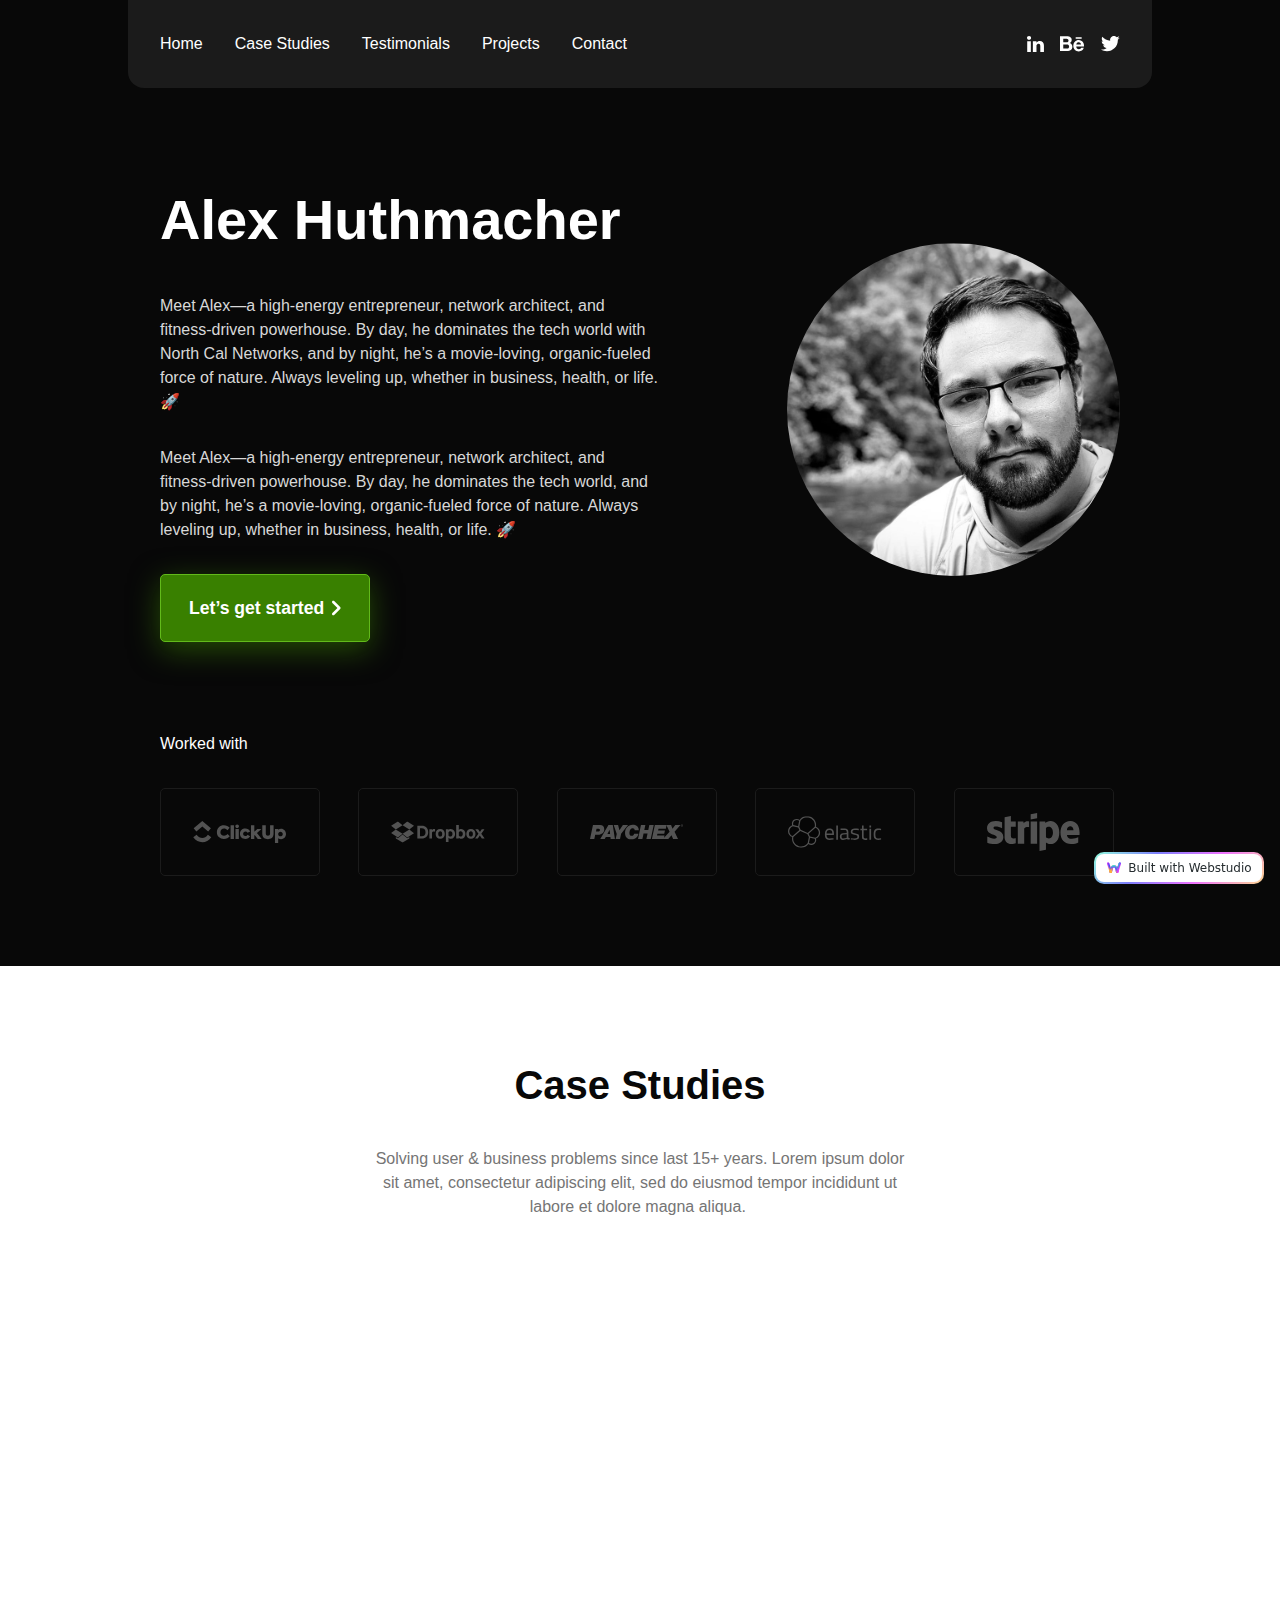
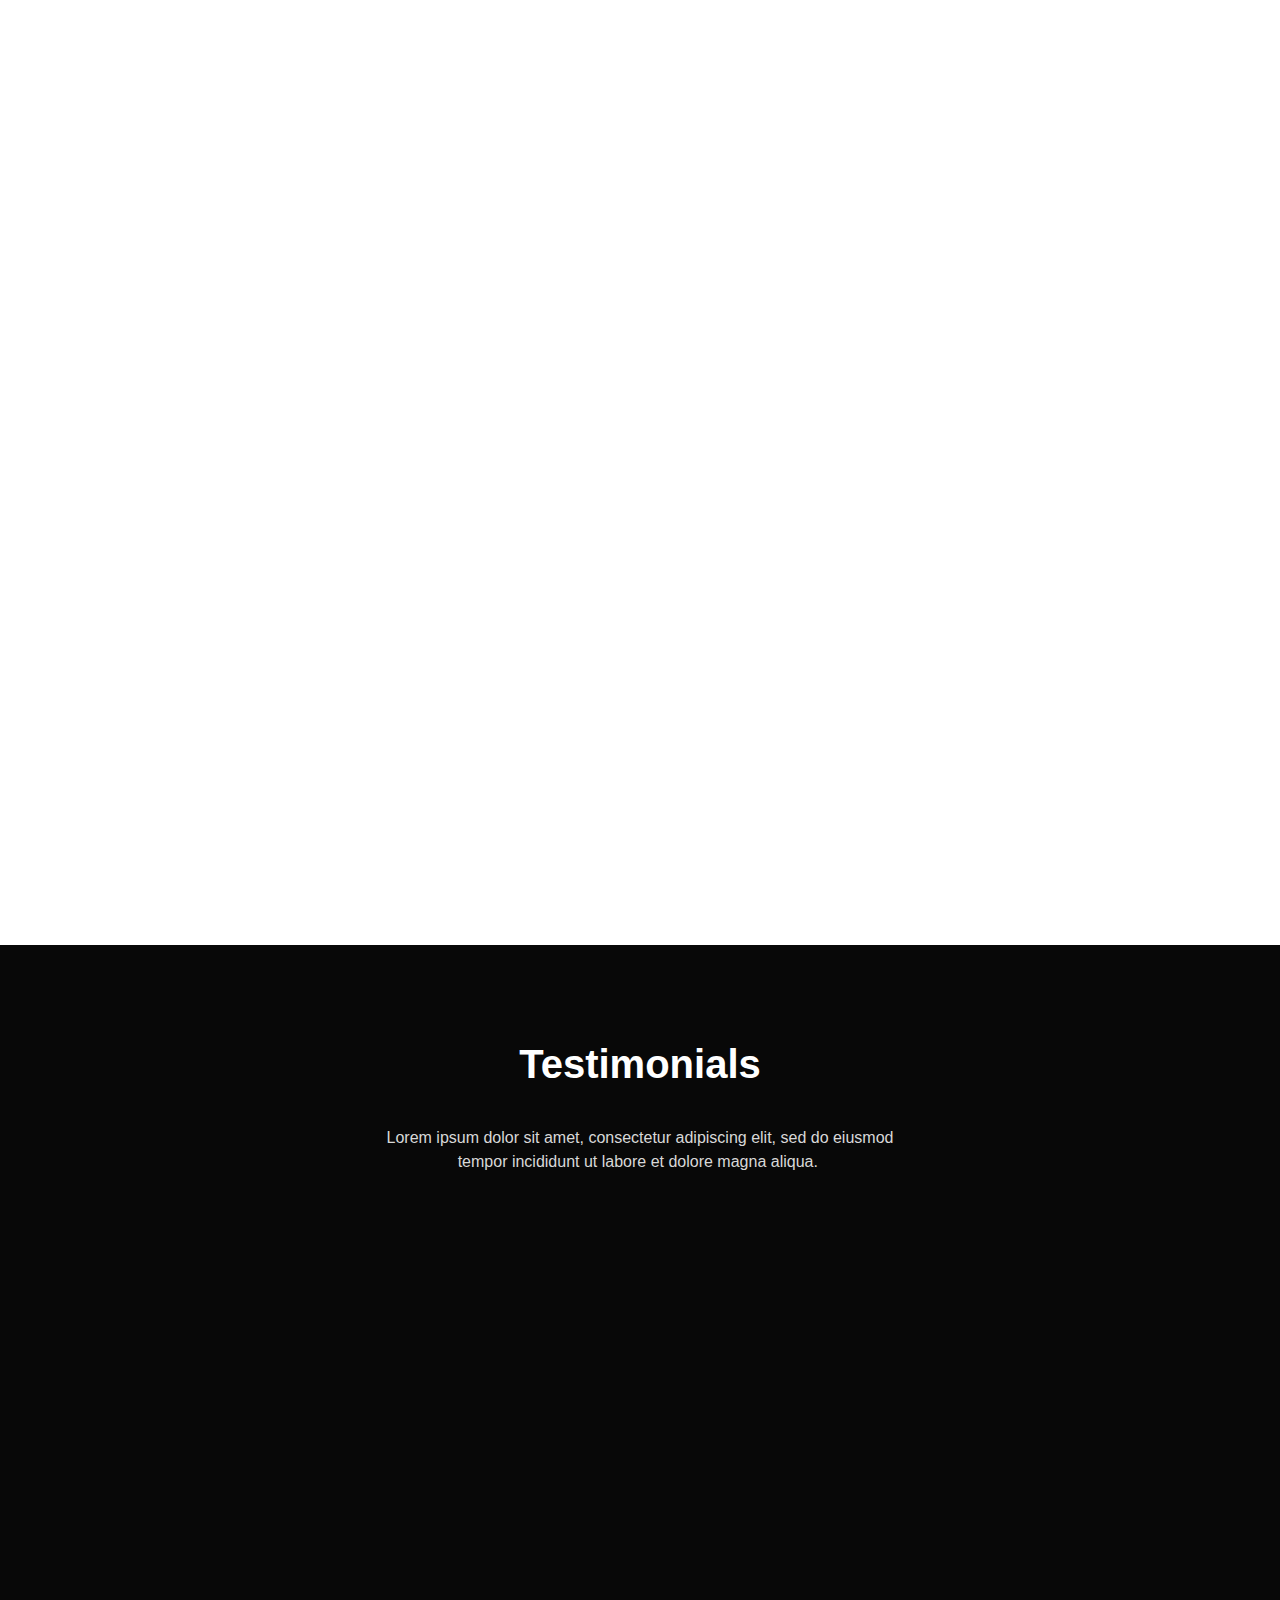
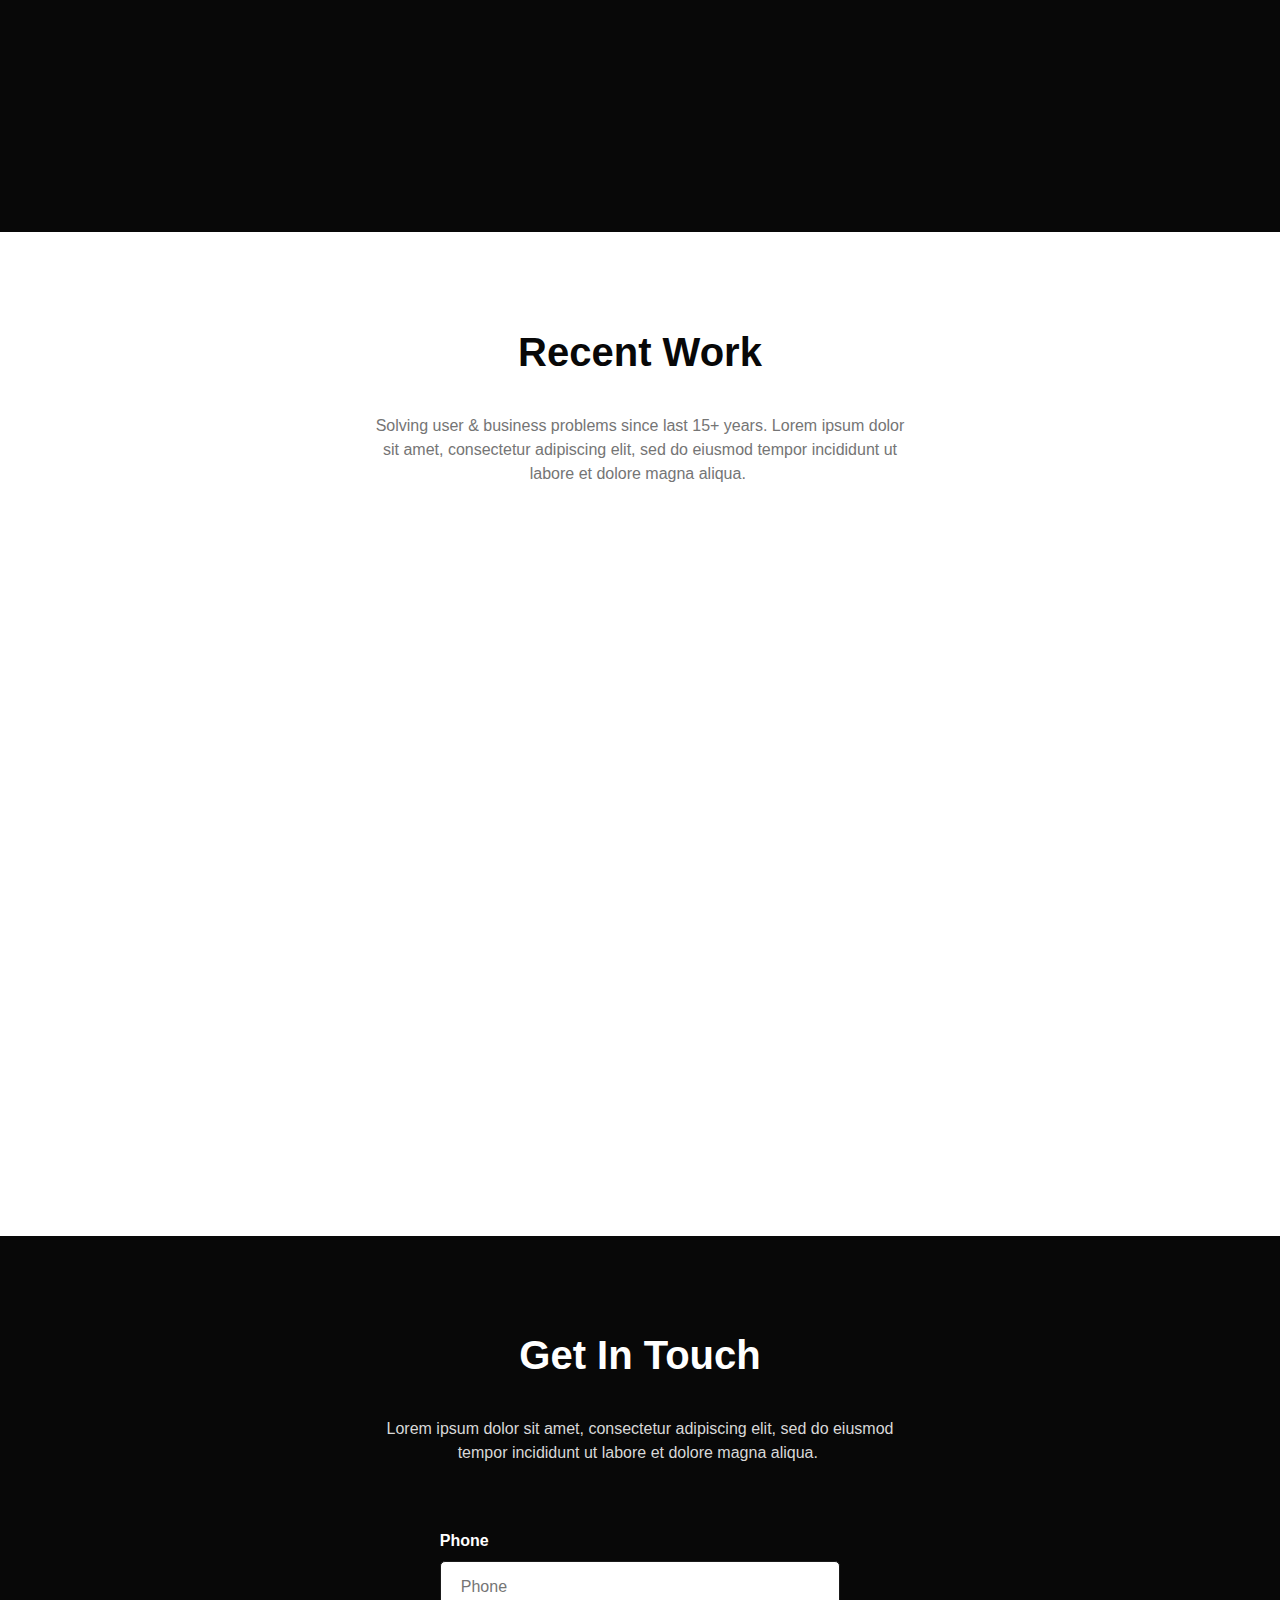
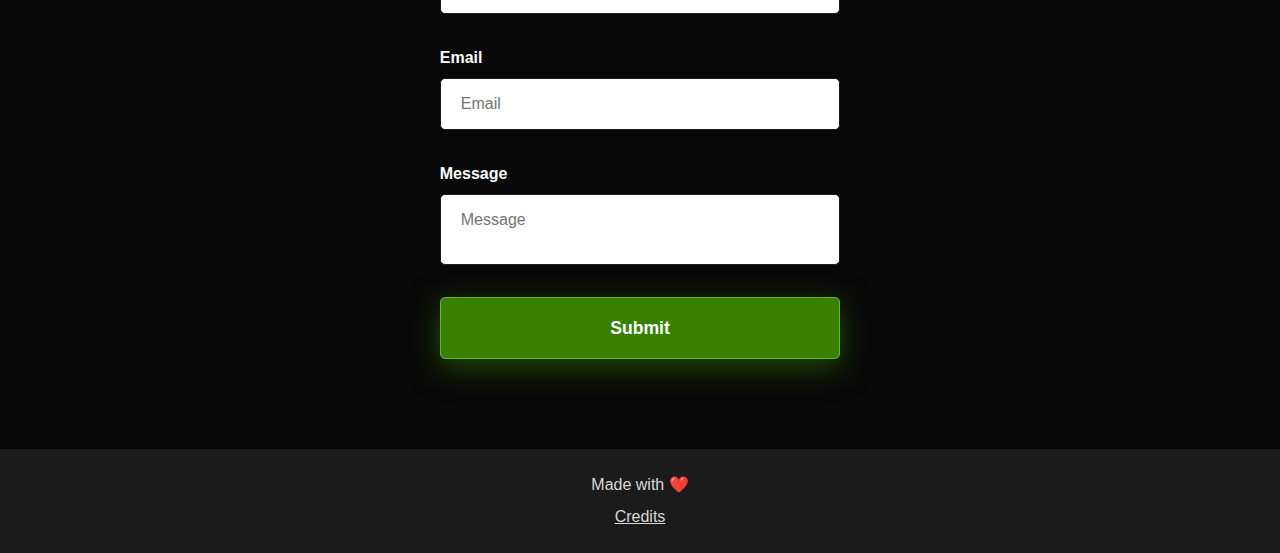
==== index.html @ 3eadadff "Add files via upload" ====
<!doctype html>
<html lang="en">
  <head>
    <link
      rel="stylesheet"
      type="text/css"
      href="/assets/static/app_generated_index-6937cd5a.HwODwiLv.css"
    />
    <meta charset="UTF-8" />
    <meta name="viewport" content="width=device-width,initial-scale=1" />
    <link
      rel="preload"
      as="image"
      imagesrcset="/assets/profile_EuvRAeeDdWxQRJA2OqOF8.jpeg 16w, /assets/profile_EuvRAeeDdWxQRJA2OqOF8.jpeg 32w, /assets/profile_EuvRAeeDdWxQRJA2OqOF8.jpeg 48w, /assets/profile_EuvRAeeDdWxQRJA2OqOF8.jpeg 64w, /assets/profile_EuvRAeeDdWxQRJA2OqOF8.jpeg 96w, /assets/profile_EuvRAeeDdWxQRJA2OqOF8.jpeg 128w, /assets/profile_EuvRAeeDdWxQRJA2OqOF8.jpeg 256w, /assets/profile_EuvRAeeDdWxQRJA2OqOF8.jpeg 384w, /assets/profile_EuvRAeeDdWxQRJA2OqOF8.jpeg 640w, /assets/profile_EuvRAeeDdWxQRJA2OqOF8.jpeg 750w, /assets/profile_EuvRAeeDdWxQRJA2OqOF8.jpeg 828w, /assets/profile_EuvRAeeDdWxQRJA2OqOF8.jpeg 1080w, /assets/profile_EuvRAeeDdWxQRJA2OqOF8.jpeg 1200w, /assets/profile_EuvRAeeDdWxQRJA2OqOF8.jpeg 1920w"
      imagesizes="100vw"
    />
    <link
      rel="preload"
      as="image"
      imagesrcset="/assets/clickup_logo_1_N0xfWHz5Su17oejLYSjgH.svg 16w, /assets/clickup_logo_1_N0xfWHz5Su17oejLYSjgH.svg 32w, /assets/clickup_logo_1_N0xfWHz5Su17oejLYSjgH.svg 48w, /assets/clickup_logo_1_N0xfWHz5Su17oejLYSjgH.svg 64w, /assets/clickup_logo_1_N0xfWHz5Su17oejLYSjgH.svg 96w, /assets/clickup_logo_1_N0xfWHz5Su17oejLYSjgH.svg 128w, /assets/clickup_logo_1_N0xfWHz5Su17oejLYSjgH.svg 256w"
      imagesizes="100vw"
    />
    <link
      rel="preload"
      as="image"
      imagesrcset="/assets/dropbox_blue_1_3KbvkJlT6gMLtNm2Pj9sh.svg 16w, /assets/dropbox_blue_1_3KbvkJlT6gMLtNm2Pj9sh.svg 32w, /assets/dropbox_blue_1_3KbvkJlT6gMLtNm2Pj9sh.svg 48w, /assets/dropbox_blue_1_3KbvkJlT6gMLtNm2Pj9sh.svg 64w, /assets/dropbox_blue_1_3KbvkJlT6gMLtNm2Pj9sh.svg 96w, /assets/dropbox_blue_1_3KbvkJlT6gMLtNm2Pj9sh.svg 128w, /assets/dropbox_blue_1_3KbvkJlT6gMLtNm2Pj9sh.svg 256w"
      imagesizes="100vw"
    />
    <link
      rel="preload"
      as="image"
      imagesrcset="/assets/Group_(1)_3wsl5LDM-tBOSPQkbnCc3.svg 16w, /assets/Group_(1)_3wsl5LDM-tBOSPQkbnCc3.svg 32w, /assets/Group_(1)_3wsl5LDM-tBOSPQkbnCc3.svg 48w, /assets/Group_(1)_3wsl5LDM-tBOSPQkbnCc3.svg 64w, /assets/Group_(1)_3wsl5LDM-tBOSPQkbnCc3.svg 96w, /assets/Group_(1)_3wsl5LDM-tBOSPQkbnCc3.svg 128w, /assets/Group_(1)_3wsl5LDM-tBOSPQkbnCc3.svg 256w"
      imagesizes="100vw"
    />
    <link
      rel="preload"
      as="image"
      imagesrcset="/assets/Elastic_logo_1_jIqqikC1QFcSQhPOD55I-.svg 16w, /assets/Elastic_logo_1_jIqqikC1QFcSQhPOD55I-.svg 32w, /assets/Elastic_logo_1_jIqqikC1QFcSQhPOD55I-.svg 48w, /assets/Elastic_logo_1_jIqqikC1QFcSQhPOD55I-.svg 64w, /assets/Elastic_logo_1_jIqqikC1QFcSQhPOD55I-.svg 96w, /assets/Elastic_logo_1_jIqqikC1QFcSQhPOD55I-.svg 128w, /assets/Elastic_logo_1_jIqqikC1QFcSQhPOD55I-.svg 256w"
      imagesizes="100vw"
    />
    <link
      rel="preload"
      as="image"
      imagesrcset="/assets/Group_howpTHBKp5i1QxNPrrG_5.svg 16w, /assets/Group_howpTHBKp5i1QxNPrrG_5.svg 32w, /assets/Group_howpTHBKp5i1QxNPrrG_5.svg 48w, /assets/Group_howpTHBKp5i1QxNPrrG_5.svg 64w, /assets/Group_howpTHBKp5i1QxNPrrG_5.svg 96w, /assets/Group_howpTHBKp5i1QxNPrrG_5.svg 128w"
      imagesizes="100vw"
    />
    <meta property="og:url" content="https://url/" />
    <title>Personal Portfolio Template</title>
    <meta property="og:title" content="Personal Portfolio Template" />
    <meta
      name="description"
      content="Portoflio of my work and customer stories."
    />
    <meta
      property="og:description"
      content="Portoflio of my work and customer stories."
    />
    <meta property="og:type" content="website" />
    <meta property="og:image" />
    <link rel="icon" href="/assets/logo_r1qaJQiri6sK3rPyq-Sar.svg" />
  </head>
  <body class="w-body">
    <div class="w-box">
      <div style="display: contents">
        <div style="display: contents">
          <div class="w-html-embed">
            <style>
              * {
                /* Remove preset margins on everything so they can be applied where we want. */
                margin: 0;
                /* Make links scroll to their sections smoothly. */
                scroll-behavior: smooth;
              }
            </style>
          </div>
          <div class="w-box c130qyz3">
            <nav
              class="w-box c1357293 c9jnjeu c5tmc3l c1ldum37 czr2pxy c155uc7w cry9bxc c1lxiyww ca4qjwu c1cdc69r c1e5l06w c1kujfpy c1vfv5ml c18v2pa2 c1gut7ra cvyaqlm c5dy17i c1hsfuam c12jt7do cc3dq2t"
            >
              <div style="display: contents">
                <div style="display: contents">
                  <div
                    class="w-box cry9bxc c1qyy4dh c18v2pa2 c10zkoym ct8c5y2 c15cml01 c10x096o c1rstvfo"
                  >
                    <a
                      href="/"
                      class="w-link c1b44psv csru8nn c1hz2opz c1c9nyn co9inq6 c18nx7en c13zjl4p c135vpv5 c1qyy4dh ct02u4h cl60rel c1ib9cr2 cb06ied"
                      >Home</a
                    ><a
                      href="/#casestudies"
                      class="w-link c1b44psv csru8nn c1hz2opz c1c9nyn co9inq6 c18nx7en c13zjl4p c135vpv5 c1qyy4dh ct02u4h cl60rel c1ib9cr2 cb06ied"
                      >Case Studies</a
                    ><a
                      href="/#testimonials"
                      class="w-link c1b44psv csru8nn c1hz2opz c1c9nyn co9inq6 c18nx7en c13zjl4p c135vpv5 c1qyy4dh ct02u4h cl60rel c1ib9cr2 cb06ied"
                      >Testimonials</a
                    ><a
                      href="/#projects"
                      class="w-link c1b44psv csru8nn c1hz2opz c1c9nyn co9inq6 c18nx7en c13zjl4p c135vpv5 c1qyy4dh ct02u4h cl60rel c1ib9cr2 cb06ied"
                      >Projects</a
                    ><a
                      href="/#contact"
                      class="w-link c1b44psv csru8nn c1hz2opz c1c9nyn co9inq6 c18nx7en c13zjl4p c135vpv5 c1qyy4dh ct02u4h cl60rel c1ib9cr2 cb06ied"
                      >Contact</a
                    >
                  </div>
                  <div
                    class="w-box cry9bxc ce5h5qp csadq8m c1qyy4dh ct02u4h ck3ozxv c1rstvfo c10x096o"
                  >
                    <a
                      aria-label="LinkedIn"
                      class="w-link c1b44psv csru8nn c1hz2opz c1c9nyn co9inq6 c18nx7en c13zjl4p c135vpv5 c1qyy4dh ct02u4h cl60rel c1ib9cr2 cb06ied"
                      href="#"
                      ><div class="w-html-embed csru8nn cblpe2z c1y0z7zr">
                        <svg
                          width="100%"
                          height="100%"
                          viewBox="0 0 18 17"
                          fill="none"
                          xmlns="http://www.w3.org/2000/svg"
                        >
                          <path
                            d="M0 1.97499C0 1.40259 0.202708 0.930366 0.608108 0.558324C1.01351 0.186265 1.54055 0.000244141 2.18919 0.000244141C2.82626 0.000244141 3.34169 0.183397 3.73552 0.549738C4.14092 0.927515 4.34363 1.41976 4.34363 2.0265C4.34363 2.576 4.14672 3.0339 3.7529 3.40024C3.3475 3.77802 2.81467 3.9669 2.15444 3.9669H2.13707C1.49999 3.9669 0.984562 3.77802 0.590734 3.40024C0.196905 3.02246 0 2.54737 0 1.97499ZM0.225869 17.0002V5.52953H4.08301V17.0002H0.225869ZM6.22008 17.0002H10.0772V10.5952C10.0772 10.1945 10.1236 9.8854 10.2162 9.6679C10.3784 9.27867 10.6245 8.94954 10.9546 8.68053C11.2847 8.4115 11.6988 8.277 12.1969 8.277C13.4942 8.277 14.1429 9.1413 14.1429 10.8699V17.0002H18V10.4235C18 8.72918 17.5946 7.44417 16.7838 6.56842C15.973 5.69266 14.9016 5.25478 13.5695 5.25478C12.0753 5.25478 10.9112 5.89013 10.0772 7.16084V7.19518H10.0598L10.0772 7.16084V5.52953H6.22008C6.24324 5.89585 6.25483 7.0349 6.25483 8.94669C6.25483 10.8585 6.24324 13.543 6.22008 17.0002Z"
                            fill="currentColor"
                          ></path>
                        </svg></div></a
                    ><a
                      aria-label="Behance"
                      class="w-link c1b44psv csru8nn c1hz2opz c1c9nyn co9inq6 c18nx7en c13zjl4p c135vpv5 c1qyy4dh ct02u4h cl60rel c1ib9cr2 cb06ied"
                      href="#"
                      ><div class="w-html-embed csru8nn cblpe2z c1y0z7zr">
                        <svg
                          width="100%"
                          height="100%"
                          viewBox="0 0 31 20"
                          fill="none"
                          xmlns="http://www.w3.org/2000/svg"
                        >
                          <path
                            d="M8.7045 0.424316C9.588 0.424316 10.383 0.500817 11.112 0.656817C11.8365 0.811317 12.4545 1.06632 12.9765 1.41882C13.491 1.77132 13.893 2.23932 14.1825 2.82732C14.463 3.40782 14.6025 4.13382 14.6025 4.99182C14.6025 5.92182 14.3925 6.69882 13.971 7.31832C13.5465 7.93932 12.921 8.44782 12.087 8.84082C13.2225 9.16932 14.064 9.74382 14.622 10.5598C15.183 11.3833 15.4575 12.3688 15.4575 13.5238C15.4575 14.4613 15.279 15.2668 14.9205 15.9433C14.575 16.6097 14.0738 17.183 13.4595 17.6143C12.8232 18.0574 12.1124 18.3826 11.361 18.5743C10.5732 18.7811 9.76197 18.885 8.9475 18.8833H0V0.424316H8.7045ZM8.178 7.88232C8.898 7.88232 9.495 7.71132 9.966 7.36482C10.434 7.02282 10.6605 6.45882 10.6605 5.68632C10.6605 5.25732 10.584 4.90332 10.434 4.62582C10.2879 4.35885 10.0716 4.13686 9.8085 3.98382C9.53315 3.82051 9.22925 3.71106 8.913 3.66132C8.56829 3.59703 8.21814 3.56638 7.8675 3.56982H4.065V7.88232H8.178ZM8.4045 15.7408C8.805 15.7408 9.186 15.7063 9.5445 15.6253C9.906 15.5473 10.227 15.4213 10.5 15.2338C10.773 15.0538 10.998 14.8093 11.16 14.4973C11.3235 14.1883 11.403 13.7848 11.403 13.3003C11.403 12.3493 11.1345 11.6728 10.6035 11.2633C10.071 10.8583 9.357 10.6573 8.4825 10.6573H4.065V15.7423H8.4045V15.7408ZM21.252 15.6793C21.8025 16.2163 22.596 16.4863 23.628 16.4863C24.3675 16.4863 25.0065 16.2988 25.545 15.9268C26.076 15.5533 26.4 15.1543 26.5245 14.7418H29.757C29.238 16.3498 28.4505 17.4988 27.3735 18.1903C26.31 18.8848 25.0155 19.2298 23.5035 19.2298C22.4505 19.2298 21.5025 19.0603 20.6535 18.7243C19.8386 18.407 19.1022 17.9167 18.495 17.2873C17.8978 16.6433 17.4362 15.8858 17.1375 15.0598C16.8092 14.1465 16.6466 13.1818 16.6575 12.2113C16.6575 11.2123 16.824 10.2778 17.151 9.41532C17.4614 8.58159 17.9381 7.81966 18.552 7.17582C19.1595 6.54582 19.8795 6.04932 20.718 5.68482C21.5997 5.31398 22.5485 5.12912 23.505 5.14182C24.636 5.14182 25.6245 5.36082 26.4735 5.80182C27.2968 6.22278 28.0107 6.82984 28.5585 7.57482C29.103 8.31432 29.4915 9.16182 29.733 10.1113C29.9745 11.0593 30.0585 12.0493 29.9895 13.0858H20.343C20.3445 14.1418 20.7 15.1423 21.252 15.6793ZM25.47 8.65782C25.0335 8.17482 24.2955 7.91382 23.3925 7.91382C22.806 7.91382 22.3215 8.01132 21.9315 8.21232C21.5749 8.39243 21.2585 8.64297 21.0015 8.94882C20.7758 9.22649 20.6084 9.5469 20.5095 9.89082C20.423 10.1776 20.3672 10.4727 20.343 10.7713H26.316C26.229 9.83532 25.908 9.14382 25.47 8.65782ZM19.593 1.66332H27.0765V3.48582H19.593V1.66332Z"
                            fill="currentColor"
                          ></path>
                        </svg></div></a
                    ><a
                      aria-label="X/Twitter"
                      class="w-link c1b44psv csru8nn c1hz2opz c1c9nyn co9inq6 c18nx7en c13zjl4p c135vpv5 c1qyy4dh ct02u4h cl60rel c1ib9cr2 cb06ied"
                      href="#"
                      ><div class="w-html-embed csru8nn cblpe2z c1y0z7zr">
                        <svg
                          width="100%"
                          height="100%"
                          viewBox="0 0 18 15"
                          fill="none"
                          xmlns="http://www.w3.org/2000/svg"
                        >
                          <path
                            d="M17.5417 1.71084C16.8824 1.99685 16.1852 2.18592 15.4718 2.27217C16.2244 1.82251 16.7885 1.11511 17.0593 0.281193C16.352 0.702249 15.5777 0.998908 14.7701 1.15828C14.2303 0.572887 13.5114 0.18322 12.7263 0.05039C11.9412 -0.0824399 11.1342 0.0490805 10.4319 0.424324C9.72952 0.799568 9.17161 1.39731 8.8456 2.1238C8.5196 2.8503 8.44394 3.66445 8.63051 4.43857C7.20036 4.36623 5.80142 3.99385 4.52457 3.3456C3.24773 2.69736 2.12153 1.78775 1.21915 0.675881C0.90264 1.22859 0.736329 1.85453 0.73675 2.49144C0.735628 3.08293 0.880783 3.66552 1.15929 4.18734C1.4378 4.70916 1.84102 5.15402 2.33304 5.4823C1.76116 5.46674 1.2015 5.31329 0.701667 5.03499V5.07884C0.705953 5.90759 0.996362 6.70942 1.52377 7.34871C2.05118 7.98799 2.78321 8.42548 3.59604 8.58718C3.28315 8.6824 2.95829 8.73261 2.63125 8.73628C2.40487 8.73364 2.17905 8.71311 1.9559 8.67489C2.18737 9.38779 2.63531 10.0108 3.23738 10.4573C3.83946 10.9037 4.56573 11.1514 5.31513 11.1658C4.04967 12.1615 2.48731 12.705 0.877084 12.7095C0.583906 12.7104 0.29096 12.6929 0 12.6568C1.64403 13.7183 3.55992 14.2818 5.51686 14.2795C6.8673 14.2935 8.20699 14.0383 9.4577 13.5287C10.7084 13.0192 11.845 12.2656 12.8012 11.3118C13.7574 10.3581 14.514 9.22341 15.0267 7.97401C15.5394 6.72462 15.7981 5.38558 15.7875 4.03511C15.7875 3.88601 15.7875 3.72813 15.7875 3.57026C16.4758 3.057 17.0693 2.42779 17.5417 1.71084V1.71084Z"
                            fill="currentColor"
                          ></path>
                        </svg></div
                    ></a>
                  </div>
                </div>
              </div>
            </nav>
            <div
              data-state="closed"
              class="w-collapsible cwvpjlf cx6c9kw c174sw29 czqy8m4 c4etu7w c10x096o c1fvno8n c18rgifh cscsz6x coh89bn"
            >
              <button
                type="button"
                aria-label="Open mobile menu"
                class="w-button c1b44psv cl8m66n c1b2tb9q c1xm4ef6 c1j33arz c1r2vfc1 ccfzz03 cub2gss cgcvr98 c1xjllne c135vpv5 ckm1y83 csru8nn c1md20bl c1e892th c1qyy4dh ct02u4h c1nouzdk c1hz2opz c1c9nyn co9inq6 c18nx7en c13zjl4p c1cb3y4c c1h3d6dm c10psuuk cl60rel c1ib9cr2 cb06ied cv7lanz c1q2ekan cngthtj ckqzz7r"
                aria-controls="radix-:R56:"
                aria-expanded="false"
                data-state="closed"
              >
                <div class="w-html-embed">
                  <svg
                    xmlns="http://www.w3.org/2000/svg"
                    width="100%"
                    height="100%"
                    viewBox="0 0 24 24"
                    fill="none"
                    stroke="currentColor"
                    stroke-width="2"
                    stroke-linecap="round"
                    stroke-linejoin="round"
                    class="lucide lucide-menu"
                  >
                    <line x1="4" x2="20" y1="12" y2="12"></line>
                    <line x1="4" x2="20" y1="6" y2="6"></line>
                    <line x1="4" x2="20" y1="18" y2="18"></line>
                  </svg>
                </div>
              </button>
              <div
                data-state="closed"
                id="radix-:R56:"
                hidden=""
                data-ani="expand"
                class="w-collapsible-content"
              ></div>
            </div>
          </div>
        </div>
      </div>
      <main class="w-box">
        <section class="w-box cna0hdz c1mzb2kd c130qyz3 cqlgvkl c82o5tr">
          <div
            class="w-box c1357293 c9jnjeu c5tmc3l c1ldum37 czr2pxy c155uc7w copqmak c1lfjoq7 czt6zfr cen6rs1 c109i5bh c1qyy4dh cx6c9kw c174sw29"
          >
            <div
              class="w-box cry9bxc c1lfjoq7 c16xs6ny ct02u4h c10zkoym ct8c5y2"
            >
              <h1 class="w-heading c11nr3ex c11dowh9 c1b44psv c8ys3vy">
                Alex Huthmacher
              </h1>
              <div class="w-box cwvpjlf c149s0mc">
                <div style="display: contents">
                  <div style="display: contents">
                    <img
                      alt="Picture of me"
                      width="800"
                      height="800"
                      src="/assets/profile_EuvRAeeDdWxQRJA2OqOF8.jpeg"
                      class="w-image c57yvzh c1nj04wn c1nitjp7 c195lvp6 c1hr6a6t"
                      sizes="100vw"
                      srcset="
                        /assets/profile_EuvRAeeDdWxQRJA2OqOF8.jpeg   16w,
                        /assets/profile_EuvRAeeDdWxQRJA2OqOF8.jpeg   32w,
                        /assets/profile_EuvRAeeDdWxQRJA2OqOF8.jpeg   48w,
                        /assets/profile_EuvRAeeDdWxQRJA2OqOF8.jpeg   64w,
                        /assets/profile_EuvRAeeDdWxQRJA2OqOF8.jpeg   96w,
                        /assets/profile_EuvRAeeDdWxQRJA2OqOF8.jpeg  128w,
                        /assets/profile_EuvRAeeDdWxQRJA2OqOF8.jpeg  256w,
                        /assets/profile_EuvRAeeDdWxQRJA2OqOF8.jpeg  384w,
                        /assets/profile_EuvRAeeDdWxQRJA2OqOF8.jpeg  640w,
                        /assets/profile_EuvRAeeDdWxQRJA2OqOF8.jpeg  750w,
                        /assets/profile_EuvRAeeDdWxQRJA2OqOF8.jpeg  828w,
                        /assets/profile_EuvRAeeDdWxQRJA2OqOF8.jpeg 1080w,
                        /assets/profile_EuvRAeeDdWxQRJA2OqOF8.jpeg 1200w,
                        /assets/profile_EuvRAeeDdWxQRJA2OqOF8.jpeg 1920w
                      "
                      decoding="async"
                      loading="eager"
                    />
                  </div>
                </div>
              </div>
              <p class="w-paragraph c1rco612">
                Meet Alex—a high-energy entrepreneur, network architect, and
                fitness-driven powerhouse. By day, he dominates the tech world
                with North Cal Networks, and by night, he’s a movie-loving,
                organic-fueled force of nature. Always leveling up, whether in
                business, health, or life. 🚀
              </p>
              <p class="w-paragraph">
                Meet Alex—a high-energy entrepreneur, network architect, and
                fitness-driven powerhouse. By day, he dominates the tech world,
                and by night, he’s a movie-loving, organic-fueled force of
                nature. Always leveling up, whether in business, health, or
                life. 🚀
              </p>
              <a
                class="w-link c1b44psv cl8m66n cihfpxt cb4vmi8 c1j33arz c1r2vfc1 ccfzz03 cub2gss cgcvr98 c1xjllne c135vpv5 ckm1y83 csru8nn c1md20bl c1e892th c1qyy4dh ct02u4h c1nouzdk c1hz2opz c1c9nyn co9inq6 c18nx7en c13zjl4p c1cb3y4c c1h3d6dm c10psuuk cl60rel c1ib9cr2 cb06ied"
                href="#"
                ><span class="w-text">Let’s get started</span>
                <div class="w-html-embed csru8nn cblpe2z c1y0z7zr">
                  <svg
                    width="100%"
                    height="100%"
                    viewBox="0 0 6 11"
                    fill="none"
                    xmlns="http://www.w3.org/2000/svg"
                  >
                    <path
                      d="M5.63335 4.87364L1.51379 0.759206C1.16776 0.413598 0.605566 0.413598 0.259528 0.759206C-0.0865095 1.10481 -0.0865095 1.66631 0.259528 2.01191L3.75196 5.5L0.259528 8.9881C-0.0865095 9.3337 -0.0865095 9.8952 0.259528 10.2408C0.432545 10.4136 0.65957 10.5 0.886652 10.5C1.11373 10.5 1.34078 10.4136 1.51378 10.2408L5.63333 6.12637C5.97937 5.78076 5.97937 5.21927 5.63333 4.87366L5.63335 4.87364Z"
                      fill="currentColor"
                    ></path>
                  </svg></div
              ></a>
            </div>
            <div class="w-box cc3dq2t">
              <div style="display: contents">
                <div style="display: contents">
                  <img
                    alt="Picture of me"
                    width="800"
                    height="800"
                    src="/assets/profile_EuvRAeeDdWxQRJA2OqOF8.jpeg"
                    class="w-image c57yvzh c1nj04wn c1nitjp7 c195lvp6 c1hr6a6t"
                    sizes="100vw"
                    srcset="
                      /assets/profile_EuvRAeeDdWxQRJA2OqOF8.jpeg   16w,
                      /assets/profile_EuvRAeeDdWxQRJA2OqOF8.jpeg   32w,
                      /assets/profile_EuvRAeeDdWxQRJA2OqOF8.jpeg   48w,
                      /assets/profile_EuvRAeeDdWxQRJA2OqOF8.jpeg   64w,
                      /assets/profile_EuvRAeeDdWxQRJA2OqOF8.jpeg   96w,
                      /assets/profile_EuvRAeeDdWxQRJA2OqOF8.jpeg  128w,
                      /assets/profile_EuvRAeeDdWxQRJA2OqOF8.jpeg  256w,
                      /assets/profile_EuvRAeeDdWxQRJA2OqOF8.jpeg  384w,
                      /assets/profile_EuvRAeeDdWxQRJA2OqOF8.jpeg  640w,
                      /assets/profile_EuvRAeeDdWxQRJA2OqOF8.jpeg  750w,
                      /assets/profile_EuvRAeeDdWxQRJA2OqOF8.jpeg  828w,
                      /assets/profile_EuvRAeeDdWxQRJA2OqOF8.jpeg 1080w,
                      /assets/profile_EuvRAeeDdWxQRJA2OqOF8.jpeg 1200w,
                      /assets/profile_EuvRAeeDdWxQRJA2OqOF8.jpeg 1920w
                    "
                    decoding="async"
                    loading="eager"
                  />
                </div>
              </div>
            </div>
          </div>
        </section>
        <section
          id="casestudies"
          class="w-box c1fo9lv5 c1mzb2kd c130qyz3 cqlgvkl c82o5tr"
        >
          <div
            class="w-box c1357293 c9jnjeu c5tmc3l c1ldum37 czr2pxy c155uc7w cry9bxc c1lfjoq7 c1v273o4 c1nn476t"
          >
            <h2 class="w-heading c160atll cn12ej2 c1b44psv c1iq8fyu c12f3mdq">
              Worked with
            </h2>
            <div
              class="w-box copqmak c10zkoym ct8c5y2 corcrpm cx6c9kw c1mpedrw c1jjfh4b c1bulmrh cehyk0s"
            >
              <img
                alt="Clickup Logo"
                width="83"
                height="20"
                src="/assets/clickup_logo_1_N0xfWHz5Su17oejLYSjgH.svg"
                class="w-image cup9vyi c1ldum37 c1n5d942 c5tmc3l ccfzz03 cub2gss cgcvr98 c1xjllne c1s9lq31 c1bkqfhr c1bt8bzx c1e3v5m0 c17jj8qr c1mt98we"
                sizes="100vw"
                srcset="
                  /assets/clickup_logo_1_N0xfWHz5Su17oejLYSjgH.svg  16w,
                  /assets/clickup_logo_1_N0xfWHz5Su17oejLYSjgH.svg  32w,
                  /assets/clickup_logo_1_N0xfWHz5Su17oejLYSjgH.svg  48w,
                  /assets/clickup_logo_1_N0xfWHz5Su17oejLYSjgH.svg  64w,
                  /assets/clickup_logo_1_N0xfWHz5Su17oejLYSjgH.svg  96w,
                  /assets/clickup_logo_1_N0xfWHz5Su17oejLYSjgH.svg 128w,
                  /assets/clickup_logo_1_N0xfWHz5Su17oejLYSjgH.svg 256w
                "
                decoding="async"
                loading="eager"
              /><img
                alt="Dropbox Logo"
                width="95"
                height="22"
                src="/assets/dropbox_blue_1_3KbvkJlT6gMLtNm2Pj9sh.svg"
                class="w-image cup9vyi c1ldum37 c1n5d942 c5tmc3l ccfzz03 cub2gss cgcvr98 c1xjllne c1s9lq31 c1bkqfhr c1bt8bzx c1e3v5m0 c17jj8qr c1mt98we"
                sizes="100vw"
                srcset="
                  /assets/dropbox_blue_1_3KbvkJlT6gMLtNm2Pj9sh.svg  16w,
                  /assets/dropbox_blue_1_3KbvkJlT6gMLtNm2Pj9sh.svg  32w,
                  /assets/dropbox_blue_1_3KbvkJlT6gMLtNm2Pj9sh.svg  48w,
                  /assets/dropbox_blue_1_3KbvkJlT6gMLtNm2Pj9sh.svg  64w,
                  /assets/dropbox_blue_1_3KbvkJlT6gMLtNm2Pj9sh.svg  96w,
                  /assets/dropbox_blue_1_3KbvkJlT6gMLtNm2Pj9sh.svg 128w,
                  /assets/dropbox_blue_1_3KbvkJlT6gMLtNm2Pj9sh.svg 256w
                "
                decoding="async"
                loading="eager"
              /><img
                alt="Paychex Logo"
                width="88"
                height="14"
                src="/assets/Group_(1)_3wsl5LDM-tBOSPQkbnCc3.svg"
                class="w-image cup9vyi c1ldum37 c1n5d942 c5tmc3l ccfzz03 cub2gss cgcvr98 c1xjllne c1s9lq31 c1bkqfhr c1bt8bzx c1e3v5m0 c17jj8qr c1mt98we"
                sizes="100vw"
                srcset="
                  /assets/Group_(1)_3wsl5LDM-tBOSPQkbnCc3.svg  16w,
                  /assets/Group_(1)_3wsl5LDM-tBOSPQkbnCc3.svg  32w,
                  /assets/Group_(1)_3wsl5LDM-tBOSPQkbnCc3.svg  48w,
                  /assets/Group_(1)_3wsl5LDM-tBOSPQkbnCc3.svg  64w,
                  /assets/Group_(1)_3wsl5LDM-tBOSPQkbnCc3.svg  96w,
                  /assets/Group_(1)_3wsl5LDM-tBOSPQkbnCc3.svg 128w,
                  /assets/Group_(1)_3wsl5LDM-tBOSPQkbnCc3.svg 256w
                "
                decoding="async"
                loading="eager"
              /><img
                alt="Elastic Logo"
                width="82"
                height="28"
                src="/assets/Elastic_logo_1_jIqqikC1QFcSQhPOD55I-.svg"
                class="w-image cup9vyi c1ldum37 c1n5d942 c5tmc3l ccfzz03 cub2gss cgcvr98 c1xjllne c1s9lq31 c1bkqfhr c1bt8bzx c1e3v5m0 c17jj8qr c1mt98we"
                sizes="100vw"
                srcset="
                  /assets/Elastic_logo_1_jIqqikC1QFcSQhPOD55I-.svg  16w,
                  /assets/Elastic_logo_1_jIqqikC1QFcSQhPOD55I-.svg  32w,
                  /assets/Elastic_logo_1_jIqqikC1QFcSQhPOD55I-.svg  48w,
                  /assets/Elastic_logo_1_jIqqikC1QFcSQhPOD55I-.svg  64w,
                  /assets/Elastic_logo_1_jIqqikC1QFcSQhPOD55I-.svg  96w,
                  /assets/Elastic_logo_1_jIqqikC1QFcSQhPOD55I-.svg 128w,
                  /assets/Elastic_logo_1_jIqqikC1QFcSQhPOD55I-.svg 256w
                "
                decoding="async"
                loading="eager"
              /><img
                alt="Stripe Logo"
                width="61"
                height="25"
                src="/assets/Group_howpTHBKp5i1QxNPrrG_5.svg"
                class="w-image cup9vyi c1ldum37 c1n5d942 c5tmc3l ccfzz03 cub2gss cgcvr98 c1xjllne c1s9lq31 c1bkqfhr c1bt8bzx c1e3v5m0 c17jj8qr c1mt98we"
                sizes="100vw"
                srcset="
                  /assets/Group_howpTHBKp5i1QxNPrrG_5.svg  16w,
                  /assets/Group_howpTHBKp5i1QxNPrrG_5.svg  32w,
                  /assets/Group_howpTHBKp5i1QxNPrrG_5.svg  48w,
                  /assets/Group_howpTHBKp5i1QxNPrrG_5.svg  64w,
                  /assets/Group_howpTHBKp5i1QxNPrrG_5.svg  96w,
                  /assets/Group_howpTHBKp5i1QxNPrrG_5.svg 128w
                "
                decoding="async"
                loading="eager"
              />
            </div>
          </div>
        </section>
        <section id="casestudies" class="w-box cna0hdz c1mzb2kd">
          <div
            class="w-box c1357293 c9jnjeu c5tmc3l c1ldum37 czr2pxy c155uc7w cry9bxc c1lfjoq7 ca4qjwu c1cdc69r"
          >
            <div
              class="w-box cry9bxc c1qyy4dh ct02u4h c1z0l37u c1ml0hr7 c1lfjoq7 c1qom380 c1rco612 c9jnjeu c1357293"
            >
              <h2 class="w-heading c1dxq9cf c11dowh9 c12y6bqh c8ys3vy c1qom380">
                Case Studies
              </h2>
              <p class="w-paragraph c1qom380">
                Solving user &amp; business problems since last 15+ years. Lorem
                ipsum dolor sit amet, consectetur adipiscing elit, sed do
                eiusmod tempor incididunt ut labore et dolore magna aliqua.
              </p>
            </div>
            <div class="w-box cry9bxc c1lfjoq7 c1s46o9r cdczzub">
              <div
                class="w-box c1p8k1aa copqmak c1lxiyww c10zkoym ct8c5y2 c18v2pa2 c1qyy4dh c1f64byh cx6c9kw c13vvg1g"
              >
                <div
                  data-ani="slide-right"
                  class="w-box cry9bxc c1lfjoq7 c10zkoym ct8c5y2 ct02u4h c1mcu1jn c16xs6ny"
                >
                  <div
                    class="w-box cry9bxc c1lfjoq7 c1z0l37u c1ml0hr7 c16xs6ny c1wt8a7g"
                  >
                    <div
                      class="w-text c1j0uetl cfphuol c1911kcz cif7xwi crezeol cy9kb2v cu385pj cvghewe cfzf927 c1noknrj c11dowh9"
                    >
                      Fintech
                    </div>
                    <h3 class="w-heading cuoke4w c11dowh9 c12y6bqh c8ys3vy">
                      Work name here
                    </h3>
                    <p class="w-paragraph">
                      Lorem ipsum dolor sit amet, consectetur adipiscing elit,
                      sed do eiusmod tempor incididunt ut labore et dolore magna
                      aliqua. sed do eiusmod tempor incididunt ut labore et
                      dolore magna.
                    </p>
                  </div>
                  <div class="w-box">
                    <a
                      class="w-link c1a6lg5i c276cpf c1b2tb9q c1xm4ef6 c1j33arz c1r2vfc1 ccfzz03 cub2gss cgcvr98 c1xjllne c135vpv5 caafw5v csru8nn c1md20bl c1e892th c1qyy4dh ct02u4h c1nouzdk c1hz2opz c1c9nyn co9inq6 c18nx7en c13zjl4p c1cb3y4c c1h3d6dm cm6idqo cl60rel c1ib9cr2 cb06ied"
                      href="#"
                      ><span class="w-text">View case study</span>
                      <div class="w-html-embed csru8nn cblpe2z c1y0z7zr">
                        <svg
                          width="100%"
                          height="100%"
                          viewBox="0 0 6 11"
                          fill="none"
                          xmlns="http://www.w3.org/2000/svg"
                        >
                          <path
                            d="M5.63335 4.87364L1.51379 0.759206C1.16776 0.413598 0.605566 0.413598 0.259528 0.759206C-0.0865095 1.10481 -0.0865095 1.66631 0.259528 2.01191L3.75196 5.5L0.259528 8.9881C-0.0865095 9.3337 -0.0865095 9.8952 0.259528 10.2408C0.432545 10.4136 0.65957 10.5 0.886652 10.5C1.11373 10.5 1.34078 10.4136 1.51378 10.2408L5.63333 6.12637C5.97937 5.78076 5.97937 5.21927 5.63333 4.87366L5.63335 4.87364Z"
                            fill="currentColor"
                          ></path>
                        </svg></div
                    ></a>
                  </div>
                </div>
                <div data-ani="slide-left" class="w-box">
                  <img
                    alt="Laptop on desk"
                    width="800"
                    height="800"
                    src="/assets/ux-store-ukeUH3KbMWU-unsplash_(1)_O4QinEBfJM4QtbZqgomLl.jpg"
                    class="w-image cr8yqfm c1ufwdzl c5blvcv cml0h3f crf3ls2 c1gxuxwl c57idyp"
                    sizes="100vw"
                    srcset="
                      /assets/ux-store-ukeUH3KbMWU-unsplash_(1)_O4QinEBfJM4QtbZqgomLl.jpg   16w,
                      /assets/ux-store-ukeUH3KbMWU-unsplash_(1)_O4QinEBfJM4QtbZqgomLl.jpg   32w,
                      /assets/ux-store-ukeUH3KbMWU-unsplash_(1)_O4QinEBfJM4QtbZqgomLl.jpg   48w,
                      /assets/ux-store-ukeUH3KbMWU-unsplash_(1)_O4QinEBfJM4QtbZqgomLl.jpg   64w,
                      /assets/ux-store-ukeUH3KbMWU-unsplash_(1)_O4QinEBfJM4QtbZqgomLl.jpg   96w,
                      /assets/ux-store-ukeUH3KbMWU-unsplash_(1)_O4QinEBfJM4QtbZqgomLl.jpg  128w,
                      /assets/ux-store-ukeUH3KbMWU-unsplash_(1)_O4QinEBfJM4QtbZqgomLl.jpg  256w,
                      /assets/ux-store-ukeUH3KbMWU-unsplash_(1)_O4QinEBfJM4QtbZqgomLl.jpg  384w,
                      /assets/ux-store-ukeUH3KbMWU-unsplash_(1)_O4QinEBfJM4QtbZqgomLl.jpg  640w,
                      /assets/ux-store-ukeUH3KbMWU-unsplash_(1)_O4QinEBfJM4QtbZqgomLl.jpg  750w,
                      /assets/ux-store-ukeUH3KbMWU-unsplash_(1)_O4QinEBfJM4QtbZqgomLl.jpg  828w,
                      /assets/ux-store-ukeUH3KbMWU-unsplash_(1)_O4QinEBfJM4QtbZqgomLl.jpg 1080w,
                      /assets/ux-store-ukeUH3KbMWU-unsplash_(1)_O4QinEBfJM4QtbZqgomLl.jpg 1200w,
                      /assets/ux-store-ukeUH3KbMWU-unsplash_(1)_O4QinEBfJM4QtbZqgomLl.jpg 1920w
                    "
                    decoding="async"
                    loading="lazy"
                  />
                </div>
              </div>
              <div
                class="w-box c1p8k1aa copqmak c1lxiyww c10zkoym ct8c5y2 c18v2pa2 c1qyy4dh c1f64byh cx6c9kw c174sw29"
              >
                <div data-ani="slide-right" class="w-box">
                  <img
                    alt="creator studio"
                    width="800"
                    height="1422"
                    src="/assets/alan-quirvan-igcMIwAVAS4-unsplash_QIfP13CRbB2FEB6kth6cK.jpg"
                    class="w-image cr8yqfm c1ufwdzl c5blvcv cml0h3f crf3ls2 c1gxuxwl c57idyp"
                    sizes="100vw"
                    srcset="
                      /assets/alan-quirvan-igcMIwAVAS4-unsplash_QIfP13CRbB2FEB6kth6cK.jpg   16w,
                      /assets/alan-quirvan-igcMIwAVAS4-unsplash_QIfP13CRbB2FEB6kth6cK.jpg   32w,
                      /assets/alan-quirvan-igcMIwAVAS4-unsplash_QIfP13CRbB2FEB6kth6cK.jpg   48w,
                      /assets/alan-quirvan-igcMIwAVAS4-unsplash_QIfP13CRbB2FEB6kth6cK.jpg   64w,
                      /assets/alan-quirvan-igcMIwAVAS4-unsplash_QIfP13CRbB2FEB6kth6cK.jpg   96w,
                      /assets/alan-quirvan-igcMIwAVAS4-unsplash_QIfP13CRbB2FEB6kth6cK.jpg  128w,
                      /assets/alan-quirvan-igcMIwAVAS4-unsplash_QIfP13CRbB2FEB6kth6cK.jpg  256w,
                      /assets/alan-quirvan-igcMIwAVAS4-unsplash_QIfP13CRbB2FEB6kth6cK.jpg  384w,
                      /assets/alan-quirvan-igcMIwAVAS4-unsplash_QIfP13CRbB2FEB6kth6cK.jpg  640w,
                      /assets/alan-quirvan-igcMIwAVAS4-unsplash_QIfP13CRbB2FEB6kth6cK.jpg  750w,
                      /assets/alan-quirvan-igcMIwAVAS4-unsplash_QIfP13CRbB2FEB6kth6cK.jpg  828w,
                      /assets/alan-quirvan-igcMIwAVAS4-unsplash_QIfP13CRbB2FEB6kth6cK.jpg 1080w,
                      /assets/alan-quirvan-igcMIwAVAS4-unsplash_QIfP13CRbB2FEB6kth6cK.jpg 1200w,
                      /assets/alan-quirvan-igcMIwAVAS4-unsplash_QIfP13CRbB2FEB6kth6cK.jpg 1920w
                    "
                    decoding="async"
                    loading="lazy"
                  />
                </div>
                <div
                  data-ani="slide-left"
                  class="w-box cry9bxc c1lfjoq7 c10zkoym ct8c5y2 ct02u4h c1mcu1jn c16xs6ny"
                >
                  <div
                    class="w-box cry9bxc c1lfjoq7 c1z0l37u c1ml0hr7 c16xs6ny c1wt8a7g"
                  >
                    <div
                      class="w-text c9o269a c1tpxdjq c1911kcz cif7xwi crezeol cy9kb2v cu385pj cvghewe cfzf927 c1noknrj c11dowh9"
                    >
                      EdTech
                    </div>
                    <h3 class="w-heading cuoke4w c11dowh9 c12y6bqh c8ys3vy">
                      Work name here
                    </h3>
                    <p class="w-paragraph">
                      Lorem ipsum dolor sit amet, consectetur adipiscing elit,
                      sed do eiusmod tempor incididunt ut labore et dolore magna
                      aliqua. sed do eiusmod tempor incididunt ut labore et
                      dolore magna.
                    </p>
                  </div>
                  <div class="w-box">
                    <a
                      class="w-link c1b44psv c1l1cgt9 c1b2tb9q c1xm4ef6 c1j33arz c1r2vfc1 ccfzz03 cub2gss cgcvr98 c1xjllne c135vpv5 caafw5v csru8nn c1md20bl c1e892th c1qyy4dh ct02u4h c1nouzdk c1hz2opz c1c9nyn co9inq6 c18nx7en c13zjl4p c1cb3y4c c1h3d6dm c5nr124 cl60rel c1ib9cr2 cb06ied"
                      href="#"
                      ><span class="w-text">View case study</span>
                      <div class="w-html-embed csru8nn cblpe2z c1y0z7zr">
                        <svg
                          width="100%"
                          height="100%"
                          viewBox="0 0 6 11"
                          fill="none"
                          xmlns="http://www.w3.org/2000/svg"
                        >
                          <path
                            d="M5.63335 4.87364L1.51379 0.759206C1.16776 0.413598 0.605566 0.413598 0.259528 0.759206C-0.0865095 1.10481 -0.0865095 1.66631 0.259528 2.01191L3.75196 5.5L0.259528 8.9881C-0.0865095 9.3337 -0.0865095 9.8952 0.259528 10.2408C0.432545 10.4136 0.65957 10.5 0.886652 10.5C1.11373 10.5 1.34078 10.4136 1.51378 10.2408L5.63333 6.12637C5.97937 5.78076 5.97937 5.21927 5.63333 4.87366L5.63335 4.87364Z"
                            fill="currentColor"
                          ></path>
                        </svg></div
                    ></a>
                  </div>
                </div>
              </div>
              <div
                class="w-box c1p8k1aa copqmak c1lxiyww c10zkoym ct8c5y2 c18v2pa2 c1qyy4dh c1f64byh cx6c9kw c13vvg1g"
              >
                <div
                  data-ani="slide-right"
                  class="w-box cry9bxc c1lfjoq7 c10zkoym ct8c5y2 ct02u4h c1mcu1jn c16xs6ny"
                >
                  <div
                    class="w-box cry9bxc c1lfjoq7 c1z0l37u c1ml0hr7 c16xs6ny c1wt8a7g"
                  >
                    <div
                      class="w-text c24qcja c9u18q3 c1911kcz cif7xwi crezeol cy9kb2v cu385pj cvghewe cfzf927 c1noknrj c11dowh9"
                    >
                      Pharma
                    </div>
                    <h3 class="w-heading cuoke4w c11dowh9 c12y6bqh c8ys3vy">
                      Work name here
                    </h3>
                    <p class="w-paragraph">
                      Lorem ipsum dolor sit amet, consectetur adipiscing elit,
                      sed do eiusmod tempor incididunt ut labore et dolore magna
                      aliqua. sed do eiusmod tempor incididunt ut labore et
                      dolore magna.
                    </p>
                  </div>
                  <div class="w-box">
                    <a
                      class="w-link c1b44psv cl8m66n c1b2tb9q c1xm4ef6 c1j33arz c1r2vfc1 ccfzz03 cub2gss cgcvr98 c1xjllne c135vpv5 caafw5v csru8nn c1md20bl c1e892th c1qyy4dh ct02u4h c1nouzdk c1hz2opz c1c9nyn co9inq6 c18nx7en c13zjl4p c1cb3y4c c1h3d6dm c10psuuk cl60rel c1ib9cr2 cb06ied"
                      href="#"
                      ><span class="w-text">View case study</span>
                      <div class="w-html-embed csru8nn cblpe2z c1y0z7zr">
                        <svg
                          width="100%"
                          height="100%"
                          viewBox="0 0 6 11"
                          fill="none"
                          xmlns="http://www.w3.org/2000/svg"
                        >
                          <path
                            d="M5.63335 4.87364L1.51379 0.759206C1.16776 0.413598 0.605566 0.413598 0.259528 0.759206C-0.0865095 1.10481 -0.0865095 1.66631 0.259528 2.01191L3.75196 5.5L0.259528 8.9881C-0.0865095 9.3337 -0.0865095 9.8952 0.259528 10.2408C0.432545 10.4136 0.65957 10.5 0.886652 10.5C1.11373 10.5 1.34078 10.4136 1.51378 10.2408L5.63333 6.12637C5.97937 5.78076 5.97937 5.21927 5.63333 4.87366L5.63335 4.87364Z"
                            fill="currentColor"
                          ></path>
                        </svg></div
                    ></a>
                  </div>
                </div>
                <div data-ani="slide-left" class="w-box">
                  <img
                    alt="Screen behind plant"
                    width="800"
                    height="534"
                    src="/assets/manny-pantoja-jaHvDkELPKU-unsplash_Bib_KYEDhRN_mwfhkyWPv.jpg"
                    class="w-image cr8yqfm c1ufwdzl c5blvcv cml0h3f crf3ls2 c1gxuxwl c57idyp"
                    sizes="100vw"
                    srcset="
                      /assets/manny-pantoja-jaHvDkELPKU-unsplash_Bib_KYEDhRN_mwfhkyWPv.jpg   16w,
                      /assets/manny-pantoja-jaHvDkELPKU-unsplash_Bib_KYEDhRN_mwfhkyWPv.jpg   32w,
                      /assets/manny-pantoja-jaHvDkELPKU-unsplash_Bib_KYEDhRN_mwfhkyWPv.jpg   48w,
                      /assets/manny-pantoja-jaHvDkELPKU-unsplash_Bib_KYEDhRN_mwfhkyWPv.jpg   64w,
                      /assets/manny-pantoja-jaHvDkELPKU-unsplash_Bib_KYEDhRN_mwfhkyWPv.jpg   96w,
                      /assets/manny-pantoja-jaHvDkELPKU-unsplash_Bib_KYEDhRN_mwfhkyWPv.jpg  128w,
                      /assets/manny-pantoja-jaHvDkELPKU-unsplash_Bib_KYEDhRN_mwfhkyWPv.jpg  256w,
                      /assets/manny-pantoja-jaHvDkELPKU-unsplash_Bib_KYEDhRN_mwfhkyWPv.jpg  384w,
                      /assets/manny-pantoja-jaHvDkELPKU-unsplash_Bib_KYEDhRN_mwfhkyWPv.jpg  640w,
                      /assets/manny-pantoja-jaHvDkELPKU-unsplash_Bib_KYEDhRN_mwfhkyWPv.jpg  750w,
                      /assets/manny-pantoja-jaHvDkELPKU-unsplash_Bib_KYEDhRN_mwfhkyWPv.jpg  828w,
                      /assets/manny-pantoja-jaHvDkELPKU-unsplash_Bib_KYEDhRN_mwfhkyWPv.jpg 1080w,
                      /assets/manny-pantoja-jaHvDkELPKU-unsplash_Bib_KYEDhRN_mwfhkyWPv.jpg 1200w,
                      /assets/manny-pantoja-jaHvDkELPKU-unsplash_Bib_KYEDhRN_mwfhkyWPv.jpg 1920w
                    "
                    decoding="async"
                    loading="lazy"
                  />
                </div>
              </div>
            </div>
          </div>
        </section>
        <section
          id="testimonials"
          class="w-box cna0hdz c1mzb2kd c130qyz3 cqlgvkl c82o5tr"
        >
          <div
            class="w-box c1357293 c9jnjeu c5tmc3l c1ldum37 czr2pxy c155uc7w cry9bxc c1lfjoq7 ca4qjwu c1cdc69r"
          >
            <div
              class="w-box cry9bxc c1qyy4dh ct02u4h c1z0l37u c1ml0hr7 c1lfjoq7 c1qom380 c1rco612 c9jnjeu c1357293"
            >
              <h2 class="w-heading c1dxq9cf c11dowh9 c1b44psv c8ys3vy">
                Testimonials
              </h2>
              <p class="w-paragraph">
                Lorem ipsum dolor sit amet, consectetur adipiscing elit, sed do
                eiusmod tempor incididunt ut labore et dolore magna aliqua.
              </p>
            </div>
            <div
              data-ani-children="true"
              data-ani-progress="slide-up"
              class="w-box copqmak c10zkoym ct8c5y2 c1f64byh cx6c9kw c174sw29"
            >
              <div
                class="w-box cr8yqfm c1ufwdzl c5blvcv cml0h3f cavd3zn c1nq45hp czjsrhv c1di64f2 c1ru090q cujxabw c119suh8 cnqbj7z cry9bxc c1lfjoq7 c16xs6ny c1wt8a7g c1z0l37u c1ml0hr7 cglkhmz c97dlol c1t5a35i"
              >
                <p class="w-paragraph">
                  Lorem ipsum dolor sit amet, consectetur adipiscing elit, sed
                  do eiusmod tempor incididunt ut labore et dolore magna aliqua.
                </p>
                <div class="w-box cry9bxc c1qyy4dh c1wt8a7g c1z0l37u c1ml0hr7">
                  <img
                    alt="Picture of client"
                    width="800"
                    height="800"
                    src="/assets/medelwaid-QXfwxeZLVwI-unsplash_(1)_kkcyAOf--iKMh7FcB6pbB.jpg"
                    class="w-image cx2gy9w c1y46zjw c1nj04wn c1nitjp7 c195lvp6 c1hr6a6t cagnu3j c1gxuxwl c57idyp"
                    sizes="100vw"
                    srcset="
                      /assets/medelwaid-QXfwxeZLVwI-unsplash_(1)_kkcyAOf--iKMh7FcB6pbB.jpg   16w,
                      /assets/medelwaid-QXfwxeZLVwI-unsplash_(1)_kkcyAOf--iKMh7FcB6pbB.jpg   32w,
                      /assets/medelwaid-QXfwxeZLVwI-unsplash_(1)_kkcyAOf--iKMh7FcB6pbB.jpg   48w,
                      /assets/medelwaid-QXfwxeZLVwI-unsplash_(1)_kkcyAOf--iKMh7FcB6pbB.jpg   64w,
                      /assets/medelwaid-QXfwxeZLVwI-unsplash_(1)_kkcyAOf--iKMh7FcB6pbB.jpg   96w,
                      /assets/medelwaid-QXfwxeZLVwI-unsplash_(1)_kkcyAOf--iKMh7FcB6pbB.jpg  128w,
                      /assets/medelwaid-QXfwxeZLVwI-unsplash_(1)_kkcyAOf--iKMh7FcB6pbB.jpg  256w,
                      /assets/medelwaid-QXfwxeZLVwI-unsplash_(1)_kkcyAOf--iKMh7FcB6pbB.jpg  384w,
                      /assets/medelwaid-QXfwxeZLVwI-unsplash_(1)_kkcyAOf--iKMh7FcB6pbB.jpg  640w,
                      /assets/medelwaid-QXfwxeZLVwI-unsplash_(1)_kkcyAOf--iKMh7FcB6pbB.jpg  750w,
                      /assets/medelwaid-QXfwxeZLVwI-unsplash_(1)_kkcyAOf--iKMh7FcB6pbB.jpg  828w,
                      /assets/medelwaid-QXfwxeZLVwI-unsplash_(1)_kkcyAOf--iKMh7FcB6pbB.jpg 1080w,
                      /assets/medelwaid-QXfwxeZLVwI-unsplash_(1)_kkcyAOf--iKMh7FcB6pbB.jpg 1200w,
                      /assets/medelwaid-QXfwxeZLVwI-unsplash_(1)_kkcyAOf--iKMh7FcB6pbB.jpg 1920w
                    "
                    decoding="async"
                    loading="lazy"
                  />
                  <div class="w-text c8ys3vy c1b44psv c11dowh9 c5z69y4">
                    Client Name
                  </div>
                </div>
                <div
                  class="w-text cdwd3jx c7gavf2 c10wulwe cdceycu c1nk3tgl c1b44psv c1e4un1c c13dem6u"
                >
                  “
                </div>
              </div>
              <div
                class="w-box cr8yqfm c1ufwdzl c5blvcv cml0h3f cavd3zn c1nq45hp czjsrhv c1di64f2 c1ru090q cujxabw c119suh8 cnqbj7z cry9bxc c1lfjoq7 c16xs6ny c1wt8a7g c1z0l37u c1ml0hr7 cglkhmz c97dlol c1t5a35i"
              >
                <p class="w-paragraph">
                  Lorem ipsum dolor sit amet, consectetur adipiscing elit, sed
                  do eiusmod tempor incididunt ut labore et dolore magna aliqua.
                </p>
                <div class="w-box cry9bxc c1qyy4dh c1wt8a7g c1z0l37u c1ml0hr7">
                  <img
                    alt="Picture of client"
                    width="800"
                    height="800"
                    src="/assets/ansspvt-titan-pvdVaXdoCXU-unsplash_(1)_PQNwbneSvcPuJLnJQv7QP.jpg"
                    class="w-image cx2gy9w c1y46zjw c1nj04wn c1nitjp7 c195lvp6 c1hr6a6t cagnu3j c1gxuxwl c57idyp"
                    sizes="100vw"
                    srcset="
                      /assets/ansspvt-titan-pvdVaXdoCXU-unsplash_(1)_PQNwbneSvcPuJLnJQv7QP.jpg   16w,
                      /assets/ansspvt-titan-pvdVaXdoCXU-unsplash_(1)_PQNwbneSvcPuJLnJQv7QP.jpg   32w,
                      /assets/ansspvt-titan-pvdVaXdoCXU-unsplash_(1)_PQNwbneSvcPuJLnJQv7QP.jpg   48w,
                      /assets/ansspvt-titan-pvdVaXdoCXU-unsplash_(1)_PQNwbneSvcPuJLnJQv7QP.jpg   64w,
                      /assets/ansspvt-titan-pvdVaXdoCXU-unsplash_(1)_PQNwbneSvcPuJLnJQv7QP.jpg   96w,
                      /assets/ansspvt-titan-pvdVaXdoCXU-unsplash_(1)_PQNwbneSvcPuJLnJQv7QP.jpg  128w,
                      /assets/ansspvt-titan-pvdVaXdoCXU-unsplash_(1)_PQNwbneSvcPuJLnJQv7QP.jpg  256w,
                      /assets/ansspvt-titan-pvdVaXdoCXU-unsplash_(1)_PQNwbneSvcPuJLnJQv7QP.jpg  384w,
                      /assets/ansspvt-titan-pvdVaXdoCXU-unsplash_(1)_PQNwbneSvcPuJLnJQv7QP.jpg  640w,
                      /assets/ansspvt-titan-pvdVaXdoCXU-unsplash_(1)_PQNwbneSvcPuJLnJQv7QP.jpg  750w,
                      /assets/ansspvt-titan-pvdVaXdoCXU-unsplash_(1)_PQNwbneSvcPuJLnJQv7QP.jpg  828w,
                      /assets/ansspvt-titan-pvdVaXdoCXU-unsplash_(1)_PQNwbneSvcPuJLnJQv7QP.jpg 1080w,
                      /assets/ansspvt-titan-pvdVaXdoCXU-unsplash_(1)_PQNwbneSvcPuJLnJQv7QP.jpg 1200w,
                      /assets/ansspvt-titan-pvdVaXdoCXU-unsplash_(1)_PQNwbneSvcPuJLnJQv7QP.jpg 1920w
                    "
                    decoding="async"
                    loading="lazy"
                  />
                  <div class="w-text c8ys3vy c1b44psv c11dowh9 c5z69y4">
                    Client Name
                  </div>
                </div>
                <div
                  class="w-text cdwd3jx c7gavf2 c10wulwe cdceycu c1nk3tgl c1b44psv c1e4un1c c13dem6u"
                >
                  “
                </div>
              </div>
              <div
                class="w-box cr8yqfm c1ufwdzl c5blvcv cml0h3f cavd3zn c1nq45hp czjsrhv c1di64f2 c1ru090q cujxabw c119suh8 cnqbj7z cry9bxc c1lfjoq7 c16xs6ny c1wt8a7g c1z0l37u c1ml0hr7 cglkhmz c97dlol c1t5a35i"
              >
                <p class="w-paragraph">
                  Lorem ipsum dolor sit amet, consectetur adipiscing elit, sed
                  do eiusmod tempor incididunt ut labore et dolore magna aliqua.
                </p>
                <div class="w-box cry9bxc c1qyy4dh c1wt8a7g c1z0l37u c1ml0hr7">
                  <img
                    alt="Picture of client"
                    width="800"
                    height="800"
                    src="/assets/kazi-mizan-WocOfFRUTSM-unsplash_(1)_eN96pfgtszqE5dIeY7ltC.jpg"
                    class="w-image cx2gy9w c1y46zjw c1nj04wn c1nitjp7 c195lvp6 c1hr6a6t cagnu3j c1gxuxwl c57idyp"
                    sizes="100vw"
                    srcset="
                      /assets/kazi-mizan-WocOfFRUTSM-unsplash_(1)_eN96pfgtszqE5dIeY7ltC.jpg   16w,
                      /assets/kazi-mizan-WocOfFRUTSM-unsplash_(1)_eN96pfgtszqE5dIeY7ltC.jpg   32w,
                      /assets/kazi-mizan-WocOfFRUTSM-unsplash_(1)_eN96pfgtszqE5dIeY7ltC.jpg   48w,
                      /assets/kazi-mizan-WocOfFRUTSM-unsplash_(1)_eN96pfgtszqE5dIeY7ltC.jpg   64w,
                      /assets/kazi-mizan-WocOfFRUTSM-unsplash_(1)_eN96pfgtszqE5dIeY7ltC.jpg   96w,
                      /assets/kazi-mizan-WocOfFRUTSM-unsplash_(1)_eN96pfgtszqE5dIeY7ltC.jpg  128w,
                      /assets/kazi-mizan-WocOfFRUTSM-unsplash_(1)_eN96pfgtszqE5dIeY7ltC.jpg  256w,
                      /assets/kazi-mizan-WocOfFRUTSM-unsplash_(1)_eN96pfgtszqE5dIeY7ltC.jpg  384w,
                      /assets/kazi-mizan-WocOfFRUTSM-unsplash_(1)_eN96pfgtszqE5dIeY7ltC.jpg  640w,
                      /assets/kazi-mizan-WocOfFRUTSM-unsplash_(1)_eN96pfgtszqE5dIeY7ltC.jpg  750w,
                      /assets/kazi-mizan-WocOfFRUTSM-unsplash_(1)_eN96pfgtszqE5dIeY7ltC.jpg  828w,
                      /assets/kazi-mizan-WocOfFRUTSM-unsplash_(1)_eN96pfgtszqE5dIeY7ltC.jpg 1080w,
                      /assets/kazi-mizan-WocOfFRUTSM-unsplash_(1)_eN96pfgtszqE5dIeY7ltC.jpg 1200w,
                      /assets/kazi-mizan-WocOfFRUTSM-unsplash_(1)_eN96pfgtszqE5dIeY7ltC.jpg 1920w
                    "
                    decoding="async"
                    loading="lazy"
                  />
                  <div class="w-text c8ys3vy c1b44psv c11dowh9 c5z69y4">
                    Client Name
                  </div>
                </div>
                <div
                  class="w-text cdwd3jx c7gavf2 c10wulwe cdceycu c1nk3tgl c1b44psv c1e4un1c c13dem6u"
                >
                  “
                </div>
              </div>
              <div
                class="w-box cr8yqfm c1ufwdzl c5blvcv cml0h3f cavd3zn c1nq45hp czjsrhv c1di64f2 c1ru090q cujxabw c119suh8 cnqbj7z cry9bxc c1lfjoq7 c16xs6ny c1wt8a7g c1z0l37u c1ml0hr7 cglkhmz c97dlol c1t5a35i"
              >
                <p class="w-paragraph">
                  Lorem ipsum dolor sit amet, consectetur adipiscing elit, sed
                  do eiusmod tempor incididunt ut labore et dolore magna aliqua.
                </p>
                <div class="w-box cry9bxc c1qyy4dh c1wt8a7g c1z0l37u c1ml0hr7">
                  <img
                    alt="Picture of client"
                    width="800"
                    height="800"
                    src="/assets/ashley-nicole-UV5M4aG65mg-unsplash_OlQwWr-uH_cqiE43TiUvh.jpg"
                    class="w-image cx2gy9w c1y46zjw c1nj04wn c1nitjp7 c195lvp6 c1hr6a6t cagnu3j c1gxuxwl c57idyp"
                    sizes="100vw"
                    srcset="
                      /assets/ashley-nicole-UV5M4aG65mg-unsplash_OlQwWr-uH_cqiE43TiUvh.jpg   16w,
                      /assets/ashley-nicole-UV5M4aG65mg-unsplash_OlQwWr-uH_cqiE43TiUvh.jpg   32w,
                      /assets/ashley-nicole-UV5M4aG65mg-unsplash_OlQwWr-uH_cqiE43TiUvh.jpg   48w,
                      /assets/ashley-nicole-UV5M4aG65mg-unsplash_OlQwWr-uH_cqiE43TiUvh.jpg   64w,
                      /assets/ashley-nicole-UV5M4aG65mg-unsplash_OlQwWr-uH_cqiE43TiUvh.jpg   96w,
                      /assets/ashley-nicole-UV5M4aG65mg-unsplash_OlQwWr-uH_cqiE43TiUvh.jpg  128w,
                      /assets/ashley-nicole-UV5M4aG65mg-unsplash_OlQwWr-uH_cqiE43TiUvh.jpg  256w,
                      /assets/ashley-nicole-UV5M4aG65mg-unsplash_OlQwWr-uH_cqiE43TiUvh.jpg  384w,
                      /assets/ashley-nicole-UV5M4aG65mg-unsplash_OlQwWr-uH_cqiE43TiUvh.jpg  640w,
                      /assets/ashley-nicole-UV5M4aG65mg-unsplash_OlQwWr-uH_cqiE43TiUvh.jpg  750w,
                      /assets/ashley-nicole-UV5M4aG65mg-unsplash_OlQwWr-uH_cqiE43TiUvh.jpg  828w,
                      /assets/ashley-nicole-UV5M4aG65mg-unsplash_OlQwWr-uH_cqiE43TiUvh.jpg 1080w,
                      /assets/ashley-nicole-UV5M4aG65mg-unsplash_OlQwWr-uH_cqiE43TiUvh.jpg 1200w,
                      /assets/ashley-nicole-UV5M4aG65mg-unsplash_OlQwWr-uH_cqiE43TiUvh.jpg 1920w
                    "
                    decoding="async"
                    loading="lazy"
                  />
                  <div class="w-text c8ys3vy c1b44psv c11dowh9 c5z69y4">
                    Client Name
                  </div>
                </div>
                <div
                  class="w-text cdwd3jx c7gavf2 c10wulwe cdceycu c1nk3tgl c1b44psv c1e4un1c c13dem6u"
                >
                  “
                </div>
              </div>
            </div>
          </div>
        </section>
        <section id="projects" class="w-box cna0hdz c1mzb2kd">
          <div
            class="w-box c1357293 c9jnjeu c5tmc3l c1ldum37 czr2pxy c155uc7w cry9bxc c1lfjoq7 ca4qjwu c1cdc69r"
          >
            <div
              class="w-box cry9bxc c1qyy4dh ct02u4h c1z0l37u c1ml0hr7 c1lfjoq7 c1qom380 c1rco612 c9jnjeu c1357293"
            >
              <h2 class="w-heading c1dxq9cf c11dowh9 c12y6bqh c8ys3vy c1qom380">
                Recent Work
              </h2>
              <p class="w-paragraph c1qom380">
                Solving user &amp; business problems since last 15+ years. Lorem
                ipsum dolor sit amet, consectetur adipiscing elit, sed do
                eiusmod tempor incididunt ut labore et dolore magna aliqua.
              </p>
            </div>
            <div
              data-ani-children="true"
              data-ani-progress="slide-up"
              class="w-box copqmak c10zkoym ct8c5y2 c1f64byh cx6c9kw c174sw29"
            >
              <div
                class="w-box c1p8k1aa cry9bxc c1lfjoq7 c10zkoym ct8c5y2 c18v2pa2 c16xs6ny"
              >
                <div class="w-box">
                  <img
                    alt="Laptop on desk"
                    width="1920"
                    height="1920"
                    src="/assets/ux-store-ukeUH3KbMWU-unsplash_(1)_O4QinEBfJM4QtbZqgomLl.jpg"
                    class="w-image cr8yqfm c1ufwdzl c5blvcv cml0h3f crf3ls2 c1gxuxwl c57idyp"
                    sizes="100vw"
                    srcset="
                      /assets/ux-store-ukeUH3KbMWU-unsplash_(1)_O4QinEBfJM4QtbZqgomLl.jpg   16w,
                      /assets/ux-store-ukeUH3KbMWU-unsplash_(1)_O4QinEBfJM4QtbZqgomLl.jpg   32w,
                      /assets/ux-store-ukeUH3KbMWU-unsplash_(1)_O4QinEBfJM4QtbZqgomLl.jpg   48w,
                      /assets/ux-store-ukeUH3KbMWU-unsplash_(1)_O4QinEBfJM4QtbZqgomLl.jpg   64w,
                      /assets/ux-store-ukeUH3KbMWU-unsplash_(1)_O4QinEBfJM4QtbZqgomLl.jpg   96w,
                      /assets/ux-store-ukeUH3KbMWU-unsplash_(1)_O4QinEBfJM4QtbZqgomLl.jpg  128w,
                      /assets/ux-store-ukeUH3KbMWU-unsplash_(1)_O4QinEBfJM4QtbZqgomLl.jpg  256w,
                      /assets/ux-store-ukeUH3KbMWU-unsplash_(1)_O4QinEBfJM4QtbZqgomLl.jpg  384w,
                      /assets/ux-store-ukeUH3KbMWU-unsplash_(1)_O4QinEBfJM4QtbZqgomLl.jpg  640w,
                      /assets/ux-store-ukeUH3KbMWU-unsplash_(1)_O4QinEBfJM4QtbZqgomLl.jpg  750w,
                      /assets/ux-store-ukeUH3KbMWU-unsplash_(1)_O4QinEBfJM4QtbZqgomLl.jpg  828w,
                      /assets/ux-store-ukeUH3KbMWU-unsplash_(1)_O4QinEBfJM4QtbZqgomLl.jpg 1080w,
                      /assets/ux-store-ukeUH3KbMWU-unsplash_(1)_O4QinEBfJM4QtbZqgomLl.jpg 1200w,
                      /assets/ux-store-ukeUH3KbMWU-unsplash_(1)_O4QinEBfJM4QtbZqgomLl.jpg 1920w,
                      /assets/ux-store-ukeUH3KbMWU-unsplash_(1)_O4QinEBfJM4QtbZqgomLl.jpg 2048w,
                      /assets/ux-store-ukeUH3KbMWU-unsplash_(1)_O4QinEBfJM4QtbZqgomLl.jpg 3840w
                    "
                    decoding="async"
                    loading="lazy"
                  />
                </div>
                <div
                  class="w-box cry9bxc c1lfjoq7 c10zkoym ct8c5y2 ct02u4h c1mcu1jn c16xs6ny"
                >
                  <div
                    class="w-box cry9bxc c1lfjoq7 c1z0l37u c1ml0hr7 c16xs6ny c1wt8a7g"
                  >
                    <h3 class="w-heading cuoke4w c11dowh9 c12y6bqh c8ys3vy">
                      Work name here
                    </h3>
                    <p class="w-paragraph">
                      Labore et dolore magna aliqua. sed do eiusmod tempor
                      incididunt ut labore et dolore magna.
                    </p>
                  </div>
                  <div class="w-box">
                    <a
                      class="w-link c1b44psv cl8m66n cihfpxt cb4vmi8 c1j33arz c1r2vfc1 ccfzz03 cub2gss cgcvr98 c1xjllne c135vpv5 ckm1y83 csru8nn c1md20bl c1e892th c1qyy4dh ct02u4h c1nouzdk c1hz2opz c1c9nyn co9inq6 c18nx7en c13zjl4p c1cb3y4c c1h3d6dm c10psuuk cl60rel c1ib9cr2 cb06ied"
                      href="#"
                      ><span class="w-text">Know more</span>
                      <div class="w-html-embed csru8nn cblpe2z c1y0z7zr">
                        <svg
                          width="100%"
                          height="100%"
                          viewBox="0 0 6 11"
                          fill="none"
                          xmlns="http://www.w3.org/2000/svg"
                        >
                          <path
                            d="M5.63335 4.87364L1.51379 0.759206C1.16776 0.413598 0.605566 0.413598 0.259528 0.759206C-0.0865095 1.10481 -0.0865095 1.66631 0.259528 2.01191L3.75196 5.5L0.259528 8.9881C-0.0865095 9.3337 -0.0865095 9.8952 0.259528 10.2408C0.432545 10.4136 0.65957 10.5 0.886652 10.5C1.11373 10.5 1.34078 10.4136 1.51378 10.2408L5.63333 6.12637C5.97937 5.78076 5.97937 5.21927 5.63333 4.87366L5.63335 4.87364Z"
                            fill="currentColor"
                          ></path>
                        </svg></div
                    ></a>
                  </div>
                </div>
              </div>
              <div
                class="w-box c1p8k1aa cry9bxc c1lfjoq7 c10zkoym ct8c5y2 c18v2pa2 c16xs6ny"
              >
                <div class="w-box">
                  <img
                    alt="Laptop on desk"
                    width="1920"
                    height="1282"
                    src="/assets/manny-pantoja-jaHvDkELPKU-unsplash_Bib_KYEDhRN_mwfhkyWPv.jpg"
                    class="w-image cr8yqfm c1ufwdzl c5blvcv cml0h3f crf3ls2 c1gxuxwl c57idyp"
                    sizes="100vw"
                    srcset="
                      /assets/manny-pantoja-jaHvDkELPKU-unsplash_Bib_KYEDhRN_mwfhkyWPv.jpg   16w,
                      /assets/manny-pantoja-jaHvDkELPKU-unsplash_Bib_KYEDhRN_mwfhkyWPv.jpg   32w,
                      /assets/manny-pantoja-jaHvDkELPKU-unsplash_Bib_KYEDhRN_mwfhkyWPv.jpg   48w,
                      /assets/manny-pantoja-jaHvDkELPKU-unsplash_Bib_KYEDhRN_mwfhkyWPv.jpg   64w,
                      /assets/manny-pantoja-jaHvDkELPKU-unsplash_Bib_KYEDhRN_mwfhkyWPv.jpg   96w,
                      /assets/manny-pantoja-jaHvDkELPKU-unsplash_Bib_KYEDhRN_mwfhkyWPv.jpg  128w,
                      /assets/manny-pantoja-jaHvDkELPKU-unsplash_Bib_KYEDhRN_mwfhkyWPv.jpg  256w,
                      /assets/manny-pantoja-jaHvDkELPKU-unsplash_Bib_KYEDhRN_mwfhkyWPv.jpg  384w,
                      /assets/manny-pantoja-jaHvDkELPKU-unsplash_Bib_KYEDhRN_mwfhkyWPv.jpg  640w,
                      /assets/manny-pantoja-jaHvDkELPKU-unsplash_Bib_KYEDhRN_mwfhkyWPv.jpg  750w,
                      /assets/manny-pantoja-jaHvDkELPKU-unsplash_Bib_KYEDhRN_mwfhkyWPv.jpg  828w,
                      /assets/manny-pantoja-jaHvDkELPKU-unsplash_Bib_KYEDhRN_mwfhkyWPv.jpg 1080w,
                      /assets/manny-pantoja-jaHvDkELPKU-unsplash_Bib_KYEDhRN_mwfhkyWPv.jpg 1200w,
                      /assets/manny-pantoja-jaHvDkELPKU-unsplash_Bib_KYEDhRN_mwfhkyWPv.jpg 1920w,
                      /assets/manny-pantoja-jaHvDkELPKU-unsplash_Bib_KYEDhRN_mwfhkyWPv.jpg 2048w,
                      /assets/manny-pantoja-jaHvDkELPKU-unsplash_Bib_KYEDhRN_mwfhkyWPv.jpg 3840w
                    "
                    decoding="async"
                    loading="lazy"
                  />
                </div>
                <div
                  class="w-box cry9bxc c1lfjoq7 c10zkoym ct8c5y2 ct02u4h c1mcu1jn c16xs6ny"
                >
                  <div
                    class="w-box cry9bxc c1lfjoq7 c1z0l37u c1ml0hr7 c16xs6ny c1wt8a7g"
                  >
                    <h3 class="w-heading cuoke4w c11dowh9 c12y6bqh c8ys3vy">
                      Work name here
                    </h3>
                    <p class="w-paragraph">
                      Labore et dolore magna aliqua. sed do eiusmod tempor
                      incididunt ut labore et dolore magna.
                    </p>
                  </div>
                  <div class="w-box">
                    <a
                      class="w-link c1b44psv cl8m66n cihfpxt cb4vmi8 c1j33arz c1r2vfc1 ccfzz03 cub2gss cgcvr98 c1xjllne c135vpv5 ckm1y83 csru8nn c1md20bl c1e892th c1qyy4dh ct02u4h c1nouzdk c1hz2opz c1c9nyn co9inq6 c18nx7en c13zjl4p c1cb3y4c c1h3d6dm c10psuuk cl60rel c1ib9cr2 cb06ied"
                      href="#"
                      ><span class="w-text">Know more</span>
                      <div class="w-html-embed csru8nn cblpe2z c1y0z7zr">
                        <svg
                          width="100%"
                          height="100%"
                          viewBox="0 0 6 11"
                          fill="none"
                          xmlns="http://www.w3.org/2000/svg"
                        >
                          <path
                            d="M5.63335 4.87364L1.51379 0.759206C1.16776 0.413598 0.605566 0.413598 0.259528 0.759206C-0.0865095 1.10481 -0.0865095 1.66631 0.259528 2.01191L3.75196 5.5L0.259528 8.9881C-0.0865095 9.3337 -0.0865095 9.8952 0.259528 10.2408C0.432545 10.4136 0.65957 10.5 0.886652 10.5C1.11373 10.5 1.34078 10.4136 1.51378 10.2408L5.63333 6.12637C5.97937 5.78076 5.97937 5.21927 5.63333 4.87366L5.63335 4.87364Z"
                            fill="currentColor"
                          ></path>
                        </svg></div
                    ></a>
                  </div>
                </div>
              </div>
            </div>
          </div>
        </section>
      </main>
      <div style="display: contents">
        <div style="display: contents">
          <footer id="contact" class="w-box c130qyz3 cqlgvkl c82o5tr">
            <div
              class="w-box c1357293 c9jnjeu c5tmc3l c1ldum37 czr2pxy c155uc7w cry9bxc c1lfjoq7 ca4qjwu c1cdc69r cna0hdz c1mzb2kd"
            >
              <div
                class="w-box cry9bxc c1qyy4dh ct02u4h c1z0l37u c1ml0hr7 c1lfjoq7 c1qom380 c1rco612 c9jnjeu c1357293"
              >
                <h2 class="w-heading c1dxq9cf c11dowh9 c1b44psv c8ys3vy">
                  Get In Touch
                </h2>
                <p class="w-paragraph">
                  Lorem ipsum dolor sit amet, consectetur adipiscing elit, sed
                  do eiusmod tempor incididunt ut labore et dolore magna aliqua.
                </p>
              </div>
              <div class="w-box">
                <form class="w-webhook-form">
                  <div
                    class="w-box cry9bxc c1lfjoq7 c10zkoym ct8c5y2 c3fmn7t c9jnjeu c1357293"
                  >
                    <div class="w-box cry9bxc c1lfjoq7 c1z0l37u c1ml0hr7">
                      <div
                        class="w-box cry9bxc c1778y6x c1wt8a7g c1lfjoq7 c1md20bl c1e892th c1482uel"
                      >
                        <label class="w-label c1b44psv c1cb3y4c">Phone</label
                        ><input
                          placeholder="Phone"
                          required=""
                          class="w-text-input c1a8d7ts c1b2tb9q c122t6uk c1xm4ef6 c1932brm ccfzz03 cub2gss cgcvr98 c1xjllne c1e3v5m0 cl60rel c2zsigv c1qcsrcr cqgzh32"
                          type="text"
                          name="phone"
                        />
                      </div>
                      <div
                        class="w-box cry9bxc c1778y6x c1wt8a7g c1lfjoq7 c1md20bl c1e892th c1482uel"
                      >
                        <label class="w-label c1b44psv c1cb3y4c">Email</label
                        ><input
                          placeholder="Email"
                          required=""
                          class="w-text-input c1a8d7ts c1b2tb9q c122t6uk c1xm4ef6 c1932brm ccfzz03 cub2gss cgcvr98 c1xjllne c1e3v5m0 cl60rel c2zsigv c1qcsrcr cqgzh32"
                          type="email"
                          name="email"
                        />
                      </div>
                      <div
                        class="w-box cry9bxc c1778y6x c1wt8a7g c1lfjoq7 c1md20bl c1e892th c1482uel"
                      >
                        <label class="w-label c1b44psv c1cb3y4c">Message</label
                        ><textarea
                          placeholder="Message"
                          name="message"
                          class="w-text-area c1a8d7ts c1b2tb9q c122t6uk c1xm4ef6 c1932brm ccfzz03 cub2gss cgcvr98 c1xjllne c1e3v5m0 cl60rel c2zsigv c1qcsrcr cqgzh32"
                        ></textarea>
                      </div>
                    </div>
                    <button
                      type="submit"
                      class="w-button c1b44psv cl8m66n cihfpxt cb4vmi8 c1j33arz c1r2vfc1 ccfzz03 cub2gss cgcvr98 c1xjllne c135vpv5 ckm1y83 csru8nn c1md20bl c1e892th c1qyy4dh ct02u4h c1nouzdk c1hz2opz c1c9nyn co9inq6 c18nx7en c13zjl4p c1cb3y4c c1h3d6dm c10psuuk cl60rel c1ib9cr2 cb06ied"
                    >
                      Submit
                    </button>
                  </div>
                </form>
              </div>
            </div>
            <div class="w-box c1e5l06w cup9vyi c1n5d942">
              <div
                class="w-box c1357293 c9jnjeu c5tmc3l c1ldum37 czr2pxy c155uc7w cry9bxc c1lfjoq7 c1md20bl c1e892th c1qyy4dh c1wt8a7g"
              >
                <div class="w-text c1qom380">Made with ❤️</div>
                <a
                  href="/credits"
                  class="w-link cd07aq5 cld4m44 c1hz2opz c1c9nyn co9inq6 c18nx7en c13zjl4p cl60rel c1ib9cr2 cb06ied"
                  >Credits</a
                >
              </div>
            </div>
          </footer>
          <a
            href="https://webstudio.is/"
            target="_blank"
            rel="nofollow"
            class="w-link cx7e777 cn12ej2 c1ngdwug c10yh23j c7f1npl c1sjzfnm c1trj0l7 cjqo3r0 cbuoy5w c393lej csxsvt6 c1oj4qw c183qt6d c1twgu0n c5r7m82 c1fhiulb cifio c1u7hg1c c1qqyhy5 c1mb8swa c1awhn4n c1qyy4dh ct02u4h csru8nn c135vpv5 c119suh8 cujxabw c17xbrdu c1lvufj2 c1oohece co9inq6 c18nx7en c13zjl4p ch9sscy c272dxa"
            ><img
              alt="Webstudio Logo"
              width="20"
              height="20"
              src="/assets/logo_r1qaJQiri6sK3rPyq-Sar.svg"
              class="w-image c13fq7lq c1ckxn0n"
              decoding="async"
              loading="lazy"
            /><span class="w-text">Built with Webstudio</span></a
          >
          <div style="display: contents">
            <div style="display: contents">
              <div class="w-html-embed">
                <style>
                  :root {
                    --ani-duration: var(--duration-default, 0.2s);
                    --ani-delay: 0s;
                    --ani-slide-offset: 20%;
                    --ani-zoom-in-scale: 1;
                    --ani-zoom-out-scale: 0.85;
                    --ani-flip-rotate: 30deg;
                    --ani-easing: var(--easing-default, ease);
                    --ani-fill-mode: forwards;
                  }
                  [data-ani]:not([data-ani-children]),
                  [data-ani-children]:not([data-ani-progress]) > * {
                    animation-duration: var(--ani-duration);
                    animation-delay: var(--ani-delay);
                    animation-timing-function: var(--ani-easing);
                    animation-fill-mode: var(--ani-fill-mode);
                    opacity: 0;
                  }
                  [data-ani-progress]:not([data-ani-children]),
                  [data-ani-children]:not([data-ani]) > * {
                    transition-property: opacity, transform;
                    transition-duration: var(--ani-duration);
                    transition-timing-function: var(--ani-easing);
                    opacity: 0;
                  }
                  @keyframes fadeIn {
                    from {
                      opacity: 0;
                    }
                    to {
                      opacity: 1;
                    }
                  }
                  @keyframes fadeOut {
                    from {
                      opacity: 1;
                    }
                    to {
                      opacity: 0;
                    }
                  }
                  [data-ani-children][data-ani="fade"] > .in,
                  [data-ani="fade"]:where(
                      .in:not([data-state]),
                      [data-state$="open"],
                      [data-state="active"]
                    ) {
                    animation-name: fadeIn;
                  }
                  [data-ani-children][data-ani="fade"] > .out,
                  [data-ani="fade"]:where(
                      .out:not([data-state]),
                      [data-state="closed"],
                      [data-state="inactive"]
                    ) {
                    animation-name: fadeOut;
                  }
                  @keyframes slideIn {
                    from {
                      opacity: 0;
                      translate: var(--ani-slide-transform);
                    }
                    to {
                      opacity: 1;
                      translate: none;
                    }
                  }
                  @keyframes slideOut {
                    from {
                      opacity: 1;
                      translate: none;
                    }
                    to {
                      opacity: 0;
                      translate: var(--ani-slide-transform);
                    }
                  }
                  [data-ani-children][data-ani|="slide"] > .in,
                  [data-ani|="slide"]:where(
                      .in:not([data-state]),
                      [data-state$="open"],
                      [data-state="active"]
                    ) {
                    animation-name: slideIn;
                  }
                  [data-ani-children][data-ani|="slide"] > .out,
                  [data-ani|="slide"]:where(
                      .out:not([data-state]),
                      [data-state="closed"],
                      [data-state="inactive"]
                    ) {
                    animation-name: slideOut;
                  }
                  [data-ani="slide-up"] {
                    --ani-slide-transform: 0 var(--ani-slide-offset);
                  }
                  [data-ani="slide-down"] {
                    --ani-slide-transform: 0 calc(-1 * var(--ani-slide-offset));
                  }
                  [data-ani="slide-left"] {
                    --ani-slide-transform: var(--ani-slide-offset);
                  }
                  [data-ani="slide-right"] {
                    --ani-slide-transform: calc(-1 * var(--ani-slide-offset));
                  }
                  @keyframes zoomIn {
                    from {
                      opacity: 0;
                      scale: var(--ani-zoom-out-scale);
                    }
                    to {
                      opacity: 1;
                      scale: 1;
                    }
                  }
                  @keyframes zoomOut {
                    from {
                      opacity: 1;
                      scale: 1;
                    }
                    to {
                      opacity: 0;
                      scale: var(--ani-zoom-in-scale);
                    }
                  }
                  [data-ani-children][data-ani="zoom"] > .in,
                  [data-ani|="zoom"]:where(
                      .in:not([data-state]),
                      [data-state$="open"],
                      [data-state="active"]
                    ) {
                    animation-name: zoomIn;
                  }
                  [data-ani-children][data-ani="zoom"] > .out,
                  [data-ani|="zoom"]:where(
                      .out:not([data-state]),
                      [data-state="closed"],
                      [data-state="inactive"]
                    ) {
                    animation-name: zoomOut;
                  }
                  [data-ani-children][data-ani-progress="zoom"] > *,
                  [data-ani-progress="zoom"]:not([data-ani-children]) {
                    transform: scale(var(--ani-zoom-out-scale));
                  }
                  @keyframes flipInY {
                    from {
                      rotate: y var(--ani-flip-rotate);
                      perspective: 2000px;
                      opacity: 0;
                    }
                    to {
                      rotate: y 0;
                      opacity: 1;
                    }
                  }
                  @keyframes flipOutY {
                    from {
                      rotate: y 0;
                      opacity: 1;
                    }
                    to {
                      perspective: 2000px;
                      rotate: y var(--ani-flip-rotate);
                      opacity: 0;
                    }
                  }
                  @keyframes flipInX {
                    from {
                      perspective: 2000px;
                      rotate: x var(--ani-flip-rotate);
                      opacity: 0;
                    }
                    to {
                      rotate: x 0;
                      opacity: 1;
                    }
                  }
                  @keyframes flipOutX {
                    from {
                      rotate: x 0;
                      opacity: 1;
                    }
                    to {
                      perspective: 2000px;
                      rotate: x var(--ani-flip-rotate);
                      opacity: 0;
                    }
                  }
                  [data-ani-children][data-ani="flip-y"] > .in,
                  [data-ani="flip-y"]:where(
                      .in:not([data-state]),
                      [data-state$="open"],
                      [data-state="active"]
                    ) {
                    animation-name: flipInY;
                  }
                  [data-ani-children][data-ani="flip-x"] > .in,
                  [data-ani="flip-x"]:where(
                      .in:not([data-state]),
                      [data-state$="open"],
                      [data-state="active"]
                    ) {
                    animation-name: flipInX;
                  }
                  [data-ani-children][data-ani="flip-y"] > .out,
                  [data-ani="flip-y"]:where(
                      .out:not([data-state]),
                      [data-state="closed"],
                      [data-state="inactive"]
                    ) {
                    animation-name: flipOutY;
                  }
                  [data-ani-children][data-ani="flip-x"] > .out,
                  [data-ani="flip-x"]:where(
                      .out:not([data-state]),
                      [data-state="closed"],
                      [data-state="inactive"]
                    ) {
                    animation-name: flipOutX;
                  }
                  @keyframes expandDown {
                    from {
                      height: 0;
                    }
                    to {
                      height: var(--newHeight);
                    }
                  }
                  @keyframes expandUp {
                    from {
                      height: var(--newHeight);
                    }
                    to {
                      height: 0;
                    }
                  }
                  [data-ani="expand"],
                  [data-ani="expand"][data-state="open"],
                  [data-ani="expand"].in {
                    --newHeight: var(
                      --custom-height,
                      var(
                        --radix-accordion-content-height,
                        var(--radix-collapsible-content-height, 100%)
                      )
                    );
                    overflow: hidden;
                    opacity: 1;
                  }
                  [data-ani-children][data-ani="expand"] > .in,
                  [data-ani="expand"]:where(
                      .in:not([data-state]),
                      [data-state$="open"],
                      [data-state="active"]
                    ) {
                    animation: expandDown var(--ani-duration) var(--ani-easing);
                  }
                  [data-ani-children][data-ani="expand"] > .out,
                  [data-ani="expand"]:where(
                      .out:not([data-state]),
                      [data-state="closed"],
                      [data-state="inactive"]
                    ) {
                    animation: expandUp var(--ani-duration) var(--ani-easing);
                  }
                  @media (prefers-reduced-motion: reduce) {
                    [data-ani]:not([data-ani-children]),
                    [data-ani-progress]:not([data-ani-children]),
                    [data-ani-children] > * {
                      opacity: 1;
                      transform: none;
                      animation: none;
                      rotate: none;
                      scale: none;
                      translate: none;
                    }
                  }
                </style>
              </div>
            </div>
          </div>
        </div>
      </div>
    </div>
    <script id="vike_pageContext" type="application/json">
      {
        "abortReason": "!undefined",
        "_urlRewrite": null,
        "_urlRedirect": "!undefined",
        "abortStatusCode": "!undefined",
        "_abortCall": "!undefined",
        "_pageContextInitIsPassedToClient": "!undefined",
        "pageId": "/pages/index",
        "routeParams": {},
        "data": {
          "url": "https://url/",
          "system": { "params": {}, "search": {}, "origin": "https://url" },
          "resources": {},
          "pageMeta": {
            "title": "Personal Portfolio Template",
            "description": "Portoflio of my work and customer stories.",
            "excludePageFromSearch": false,
            "language": "!undefined",
            "socialImageAssetName": "personal-template-cover_h7h_s-a7B9ewj-pjH2g4Q.png",
            "socialImageUrl": "!undefined",
            "status": "!undefined",
            "redirect": "!undefined",
            "custom": []
          }
        }
      }
    </script>
    <script
      src="/assets/entries/entry-server-routing.QGDRrBBz.js"
      type="module"
      async
    ></script>
    <link
      rel="modulepreload"
      href="/assets/entries/pages_index.ADY9bXMB.js"
      as="script"
      type="text/javascript"
    /><link
      rel="modulepreload"
      href="/assets/chunks/chunk-Dzpoufj2.js"
      as="script"
      type="text/javascript"
    />
  </body>
</html>
---- assets/static/app_generated_index-6937cd5a.HwODwiLv.css ----
@media all{:root{display:grid;min-height:100%;font-family:Arial,Roboto,sans-serif;font-size:16px;line-height:1.2;white-space:pre-wrap;white-space-collapse:preserve}:where(body.w-body){box-sizing:border-box;border-top-width:1px;border-right-width:1px;border-bottom-width:1px;border-left-width:1px;-webkit-font-smoothing:antialiased;-moz-osx-font-smoothing:grayscale;margin:0}:where(div.w-box){box-sizing:border-box;border-top-width:1px;border-right-width:1px;border-bottom-width:1px;border-left-width:1px;outline-width:1px}:where(address.w-box){box-sizing:border-box;border-top-width:1px;border-right-width:1px;border-bottom-width:1px;border-left-width:1px;outline-width:1px}:where(article.w-box){box-sizing:border-box;border-top-width:1px;border-right-width:1px;border-bottom-width:1px;border-left-width:1px;outline-width:1px}:where(aside.w-box){box-sizing:border-box;border-top-width:1px;border-right-width:1px;border-bottom-width:1px;border-left-width:1px;outline-width:1px}:where(figure.w-box){box-sizing:border-box;border-top-width:1px;border-right-width:1px;border-bottom-width:1px;border-left-width:1px;outline-width:1px}:where(footer.w-box){box-sizing:border-box;border-top-width:1px;border-right-width:1px;border-bottom-width:1px;border-left-width:1px;outline-width:1px}:where(header.w-box){box-sizing:border-box;border-top-width:1px;border-right-width:1px;border-bottom-width:1px;border-left-width:1px;outline-width:1px}:where(main.w-box){box-sizing:border-box;border-top-width:1px;border-right-width:1px;border-bottom-width:1px;border-left-width:1px;outline-width:1px}:where(nav.w-box){box-sizing:border-box;border-top-width:1px;border-right-width:1px;border-bottom-width:1px;border-left-width:1px;outline-width:1px}:where(section.w-box){box-sizing:border-box;border-top-width:1px;border-right-width:1px;border-bottom-width:1px;border-left-width:1px;outline-width:1px}:where(div.w-html-embed){display:contents;white-space:normal;white-space-collapse:collapse}:where(a.w-link){box-sizing:border-box;border-top-width:1px;border-right-width:1px;border-bottom-width:1px;border-left-width:1px;outline-width:1px;display:inline-block}:where(img.w-image){box-sizing:border-box;border-top-width:1px;border-right-width:1px;border-bottom-width:1px;border-left-width:1px;outline-width:1px;max-width:100%;display:block;height:auto}:where(div.w-text){box-sizing:border-box;border-top-width:1px;border-right-width:1px;border-bottom-width:1px;border-left-width:1px;outline-width:1px;min-height:1em}:where(h1.w-heading){box-sizing:border-box;border-top-width:1px;border-right-width:1px;border-bottom-width:1px;border-left-width:1px;outline-width:1px}:where(h2.w-heading){box-sizing:border-box;border-top-width:1px;border-right-width:1px;border-bottom-width:1px;border-left-width:1px;outline-width:1px}:where(h3.w-heading){box-sizing:border-box;border-top-width:1px;border-right-width:1px;border-bottom-width:1px;border-left-width:1px;outline-width:1px}:where(h4.w-heading){box-sizing:border-box;border-top-width:1px;border-right-width:1px;border-bottom-width:1px;border-left-width:1px;outline-width:1px}:where(h5.w-heading){box-sizing:border-box;border-top-width:1px;border-right-width:1px;border-bottom-width:1px;border-left-width:1px;outline-width:1px}:where(h6.w-heading){box-sizing:border-box;border-top-width:1px;border-right-width:1px;border-bottom-width:1px;border-left-width:1px;outline-width:1px}:where(p.w-paragraph){box-sizing:border-box;border-top-width:1px;border-right-width:1px;border-bottom-width:1px;border-left-width:1px;outline-width:1px}:where(form.w-webhook-form){box-sizing:border-box;border-top-width:1px;border-right-width:1px;border-bottom-width:1px;border-left-width:1px;outline-width:1px}:where(input.w-text-input){font-family:inherit;font-size:100%;line-height:1.15;box-sizing:border-box;border-top-width:1px;border-right-width:1px;border-bottom-width:1px;border-left-width:1px;border-top-style:solid;border-right-style:solid;border-bottom-style:solid;border-left-style:solid;display:block;margin:0}:where(button.w-button){font-family:inherit;font-size:100%;line-height:1.15;box-sizing:border-box;border-top-width:1px;border-right-width:1px;border-bottom-width:1px;border-left-width:1px;border-top-style:solid;border-right-style:solid;border-bottom-style:solid;border-left-style:solid;text-transform:none;margin:0}:where(label.w-label){box-sizing:border-box;border-top-width:1px;border-right-width:1px;border-bottom-width:1px;border-left-width:1px;outline-width:1px}:where(textarea.w-text-area){font-family:inherit;font-size:100%;line-height:1.15;box-sizing:border-box;border-top-width:1px;border-right-width:1px;border-bottom-width:1px;border-left-width:1px;border-top-style:solid;border-right-style:solid;border-bottom-style:solid;border-left-style:solid;resize:none;display:block;margin:0}:where(div.w-collapsible){box-sizing:border-box;border-top-width:1px;border-right-width:1px;border-bottom-width:1px;border-left-width:1px;outline-width:1px}:where(div.w-collapsible-content){box-sizing:border-box;border-top-width:1px;border-right-width:1px;border-bottom-width:1px;border-left-width:1px;outline-width:1px}:where(a.w-rich-text-link){box-sizing:border-box;border-top-width:1px;border-right-width:1px;border-bottom-width:1px;border-left-width:1px;outline-width:1px;display:inline-block}:where(code.w-code-text){font-family:ui-monospace,SFMono-Regular,Consolas,Liberation Mono,Menlo,monospace;font-size:1em;box-sizing:border-box;border-top-width:1px;border-right-width:1px;border-bottom-width:1px;border-left-width:1px;display:block;padding-left:.2em;padding-right:.2em;background-color:#eee;white-space:pre-wrap;white-space-collapse:preserve}:where(ol.w-list){box-sizing:border-box;border-top-width:1px;border-right-width:1px;border-bottom-width:1px;border-left-width:1px;outline-width:1px;margin-top:0;margin-bottom:10px;padding-left:40px}:where(ul.w-list){box-sizing:border-box;border-top-width:1px;border-right-width:1px;border-bottom-width:1px;border-left-width:1px;outline-width:1px;margin-top:0;margin-bottom:10px;padding-left:40px}:where(li.w-list-item){box-sizing:border-box;border-top-width:1px;border-right-width:1px;border-bottom-width:1px;border-left-width:1px;outline-width:1px}:where(span.w-text-1){box-sizing:border-box;border-top-width:1px;border-right-width:1px;border-bottom-width:1px;border-left-width:1px;outline-width:1px}:where(blockquote.w-blockquote){margin:0 0 10px;padding:10px 20px;border-left:5px solid rgba(226,226,226,1)}:where(hr.w-separator){height:1px;color:inherit;box-sizing:border-box;border-top-width:1px;border-right-width:1px;border-bottom-width:1px;border-left-width:1px;background-color:gray;border-top-style:none;border-right-style:none;border-left-style:none;border-bottom-style:none}}@media all{:root{--font-lineheight-00: .95;--font-lineheight-0: 1.1;--font-lineheight-1: 1.25;--font-lineheight-2: 1.375;--font-lineheight-3: 1.5;--font-lineheight-4: 1.75;--font-lineheight-5: 2;--font-letterspacing-0: -.05em;--font-letterspacing-1: .025em;--font-letterspacing-2: .05em;--font-letterspacing-3: .075em;--font-letterspacing-4: .15em;--font-letterspacing-5: .5em;--font-letterspacing-6: .75em;--font-letterspacing-7: 1em;--font-size-00: .5rem;--font-size-0: .75rem;--font-size-1: 1rem;--font-size-2: 1.1rem;--font-size-3: 1.25rem;--font-size-4: 1.5rem;--font-size-5: 2rem;--font-size-6: 2.5rem;--font-size-7: 3rem;--font-size-8: 3.5rem;--font-size-fluid-0: clamp(.75rem,2vw,1rem);--font-size-fluid-1: clamp(1rem,4vw,1.5rem);--font-size-fluid-2: clamp(1.5rem,6vw,2.5rem);--font-size-fluid-3: clamp(2rem,9vw,3.5rem);--size-000: -.5rem;--size-00: -.25rem;--size-1: .25rem;--size-2: .5rem;--size-3: 1rem;--size-4: 1.25rem;--size-5: 1.5rem;--size-6: 1.75rem;--size-7: 2rem;--size-8: 3rem;--size-9: 4rem;--size-10: 5rem;--size-11: 7.5rem;--size-12: 10rem;--size-13: 15rem;--size-14: 20rem;--size-15: 30rem;--size-px-000: -8px;--size-px-00: -4px;--size-px-1: 4px;--size-px-2: 8px;--size-px-3: 16px;--size-px-4: 20px;--size-px-5: 24px;--size-px-6: 28px;--size-px-7: 32px;--size-px-8: 48px;--size-px-9: 64px;--size-px-10: 80px;--size-px-11: 120px;--size-px-12: 160px;--size-px-13: 240px;--size-px-14: 320px;--size-px-15: 480px;--size-fluid-1: clamp(.5rem,1vw,1rem);--size-fluid-2: clamp(1rem,2vw,1.5rem);--size-fluid-3: clamp(1.5rem,3vw,2rem);--size-fluid-4: clamp(2rem,4vw,3rem);--size-fluid-5: clamp(4rem,5vw,5rem);--size-fluid-6: clamp(5rem,7vw,7.5rem);--size-fluid-7: clamp(7.5rem,10vw,10rem);--size-fluid-8: clamp(10rem,20vw,15rem);--size-fluid-9: clamp(15rem,30vw,20rem);--size-fluid-10: clamp(20rem,40vw,30rem);--size-content-1: 20ch;--size-content-2: 45ch;--size-content-3: 60ch;--size-header-1: 20ch;--size-header-2: 25ch;--size-header-3: 35ch;--size-xxs: 240px;--size-xs: 360px;--size-sm: 480px;--size-md: 768px;--size-lg: 1024px;--size-xl: 1440px;--size-xxl: 1920px;--size-relative-000: -.5ch;--size-relative-00: -.25ch;--size-relative-1: .25ch;--size-relative-2: .5ch;--size-relative-3: 1ch;--size-relative-4: 1.25ch;--size-relative-5: 1.5ch;--size-relative-6: 1.75ch;--size-relative-7: 2ch;--size-relative-8: 3ch;--size-relative-9: 4ch;--size-relative-10: 5ch;--size-relative-11: 7.5ch;--size-relative-12: 10ch;--size-relative-13: 15ch;--size-relative-14: 20ch;--size-relative-15: 30ch;--ease-1: cubic-bezier(.25,0,.5,1);--ease-2: cubic-bezier(.25,0,.4,1);--ease-3: cubic-bezier(.25,0,.3,1);--ease-4: cubic-bezier(.25,0,.2,1);--ease-5: cubic-bezier(.25,0,.1,1);--ease-in-1: cubic-bezier(.25,0,1,1);--ease-in-2: cubic-bezier(.5,0,1,1);--ease-in-3: cubic-bezier(.7,0,1,1);--ease-in-4: cubic-bezier(.9,0,1,1);--ease-in-5: cubic-bezier(1,0,1,1);--ease-out-1: cubic-bezier(0,0,.75,1);--ease-out-2: cubic-bezier(0,0,.5,1);--ease-out-3: cubic-bezier(0,0,.3,1);--ease-out-4: cubic-bezier(0,0,.1,1);--ease-out-5: cubic-bezier(0,0,0,1);--ease-in-out-1: cubic-bezier(.1,0,.9,1);--ease-in-out-2: cubic-bezier(.3,0,.7,1);--ease-in-out-3: cubic-bezier(.5,0,.5,1);--ease-in-out-4: cubic-bezier(.7,0,.3,1);--ease-in-out-5: cubic-bezier(.9,0,.1,1);--ease-elastic-out-1: cubic-bezier(.5,.75,.75,1.25);--ease-elastic-out-2: cubic-bezier(.5,1,.75,1.25);--ease-elastic-out-3: cubic-bezier(.5,1.25,.75,1.25);--ease-elastic-out-4: cubic-bezier(.5,1.5,.75,1.25);--ease-elastic-out-5: cubic-bezier(.5,1.75,.75,1.25);--ease-elastic-in-1: cubic-bezier(.5,-.25,.75,1);--ease-elastic-in-2: cubic-bezier(.5,-.5,.75,1);--ease-elastic-in-3: cubic-bezier(.5,-.75,.75,1);--ease-elastic-in-4: cubic-bezier(.5,-1,.75,1);--ease-elastic-in-5: cubic-bezier(.5,-1.25,.75,1);--ease-elastic-in-out-1: cubic-bezier(.5,-.1,.1,1.5);--ease-elastic-in-out-2: cubic-bezier(.5,-.3,.1,1.5);--ease-elastic-in-out-3: cubic-bezier(.5,-.5,.1,1.5);--ease-elastic-in-out-4: cubic-bezier(.5,-.7,.1,1.5);--ease-elastic-in-out-5: cubic-bezier(.5,-.9,.1,1.5);--ease-step-1: steps(2);--ease-step-2: steps(3);--ease-step-3: steps(4);--ease-step-4: steps(7);--ease-step-5: steps(10);--ease-elastic-1: var(--ease-elastic-out-1);--ease-elastic-2: var(--ease-elastic-out-2);--ease-elastic-3: var(--ease-elastic-out-3);--ease-elastic-4: var(--ease-elastic-out-4);--ease-elastic-5: var(--ease-elastic-out-5);--ease-squish-1: var(--ease-elastic-in-out-1);--ease-squish-2: var(--ease-elastic-in-out-2);--ease-squish-3: var(--ease-elastic-in-out-3);--ease-squish-4: var(--ease-elastic-in-out-4);--ease-squish-5: var(--ease-elastic-in-out-5);--ease-spring-1: linear(0,.006,.025 2.8%,.101 6.1%,.539 18.9%,.721 25.3%,.849 31.5%,.937 38.1%,.968 41.8%,.991 45.7%,1.006 50.1%,1.015 55%,1.017 63.9%,1.001);--ease-spring-2: linear(0,.007,.029 2.2%,.118 4.7%,.625 14.4%,.826 19%,.902,.962,1.008 26.1%,1.041 28.7%,1.064 32.1%,1.07 36%,1.061 40.5%,1.015 53.4%,.999 61.6%,.995 71.2%,1);--ease-spring-3: linear(0,.009,.035 2.1%,.141 4.4%,.723 12.9%,.938 16.7%,1.017,1.077,1.121,1.149 24.3%,1.159,1.163,1.161,1.154 29.9%,1.129 32.8%,1.051 39.6%,1.017 43.1%,.991,.977 51%,.974 53.8%,.975 57.1%,.997 69.8%,1.003 76.9%,1);--ease-spring-4: linear(0,.009,.037 1.7%,.153 3.6%,.776 10.3%,1.001,1.142 16%,1.185,1.209 19%,1.215 19.9% 20.8%,1.199,1.165 25%,1.056 30.3%,1.008 33%,.973,.955 39.2%,.953 41.1%,.957 43.3%,.998 53.3%,1.009 59.1% 63.7%,.998 78.9%,1);--ease-spring-5: linear(0,.01,.04 1.6%,.161 3.3%,.816 9.4%,1.046,1.189 14.4%,1.231,1.254 17%,1.259,1.257 18.6%,1.236,1.194 22.3%,1.057 27%,.999 29.4%,.955 32.1%,.942,.935 34.9%,.933,.939 38.4%,1 47.3%,1.011,1.017 52.6%,1.016 56.4%,1 65.2%,.996 70.2%,1.001 87.2%,1);--ease-bounce-1: linear(0,.004,.016,.035,.063,.098,.141,.191,.25,.316,.391 36.8%,.563,.766,1 58.8%,.946,.908 69.1%,.895,.885,.879,.878,.879,.885,.895,.908 89.7%,.946,1);--ease-bounce-2: linear(0,.004,.016,.035,.063,.098,.141 15.1%,.25,.391,.562,.765,1,.892 45.2%,.849,.815,.788,.769,.757,.753,.757,.769,.788,.815,.85,.892 75.2%,1 80.2%,.973,.954,.943,.939,.943,.954,.973,1);--ease-bounce-3: linear(0,.004,.016,.035,.062,.098,.141 11.4%,.25,.39,.562,.764,1 30.3%,.847 34.8%,.787,.737,.699,.672,.655,.65,.656,.672,.699,.738,.787,.847 61.7%,1 66.2%,.946,.908,.885 74.2%,.879,.878,.879,.885 79.5%,.908,.946,1 87.4%,.981,.968,.96,.957,.96,.968,.981,1);--ease-bounce-4: linear(0,.004,.016 3%,.062,.141,.25,.391,.562 18.2%,1 24.3%,.81,.676 32.3%,.629,.595,.575,.568,.575,.595,.629,.676 48.2%,.811,1 56.2%,.918,.86,.825,.814,.825,.86,.918,1 77.2%,.94 80.6%,.925,.92,.925,.94 87.5%,1 90.9%,.974,.965,.974,1);--ease-bounce-5: linear(0,.004,.016 2.5%,.063,.141,.25 10.1%,.562,1 20.2%,.783,.627,.534 30.9%,.511,.503,.511,.534 38%,.627,.782,1 48.7%,.892,.815,.769 56.3%,.757,.753,.757,.769 61.3%,.815,.892,1 68.8%,.908 72.4%,.885,.878,.885,.908 79.4%,1 83%,.954 85.5%,.943,.939,.943,.954 90.5%,1 93%,.977,.97,.977,1);--layer-1: 1;--layer-2: 2;--layer-3: 3;--layer-4: 4;--layer-5: 5;--layer-important: 2147483647;--shadow-color: 220 3% 15%;--shadow-strength: 1%;--inner-shadow-highlight: inset 0-.5px 0 0#fff,inset 0 .5px 0 0 rgba(0,0,0,.067);--shadow-1: 0 1px 2px -1px hsl(var(--shadow-color)/calc(var(--shadow-strength) + 9%));--shadow-2: 0 3px 5px -2px hsl(var(--shadow-color)/calc(var(--shadow-strength) + 3%)),0 7px 14px -5px hsl(var(--shadow-color)/calc(var(--shadow-strength) + 5%));--shadow-3: 0 -1px 3px 0 hsl(var(--shadow-color)/calc(var(--shadow-strength) + 2%)),0 1px 2px -5px hsl(var(--shadow-color)/calc(var(--shadow-strength) + 2%)),0 2px 5px -5px hsl(var(--shadow-color)/calc(var(--shadow-strength) + 4%)),0 4px 12px -5px hsl(var(--shadow-color)/calc(var(--shadow-strength) + 5%)),0 12px 15px -5px hsl(var(--shadow-color)/calc(var(--shadow-strength) + 7%));--shadow-4: 0 -2px 5px 0 hsl(var(--shadow-color)/calc(var(--shadow-strength) + 2%)),0 1px 1px -2px hsl(var(--shadow-color)/calc(var(--shadow-strength) + 3%)),0 2px 2px -2px hsl(var(--shadow-color)/calc(var(--shadow-strength) + 3%)),0 5px 5px -2px hsl(var(--shadow-color)/calc(var(--shadow-strength) + 4%)),0 9px 9px -2px hsl(var(--shadow-color)/calc(var(--shadow-strength) + 5%)),0 16px 16px -2px hsl(var(--shadow-color)/calc(var(--shadow-strength) + 6%));--shadow-5: 0 -1px 2px 0 hsl(var(--shadow-color)/calc(var(--shadow-strength) + 2%)),0 2px 1px -2px hsl(var(--shadow-color)/calc(var(--shadow-strength) + 3%)),0 5px 5px -2px hsl(var(--shadow-color)/calc(var(--shadow-strength) + 3%)),0 10px 10px -2px hsl(var(--shadow-color)/calc(var(--shadow-strength) + 4%)),0 20px 20px -2px hsl(var(--shadow-color)/calc(var(--shadow-strength) + 5%)),0 40px 40px -2px hsl(var(--shadow-color)/calc(var(--shadow-strength) + 7%));--shadow-6: 0 -1px 2px 0 hsl(var(--shadow-color)/calc(var(--shadow-strength) + 2%)),0 3px 2px -2px hsl(var(--shadow-color)/calc(var(--shadow-strength) + 3%)),0 7px 5px -2px hsl(var(--shadow-color)/calc(var(--shadow-strength) + 3%)),0 12px 10px -2px hsl(var(--shadow-color)/calc(var(--shadow-strength) + 4%)),0 22px 18px -2px hsl(var(--shadow-color)/calc(var(--shadow-strength) + 5%)),0 41px 33px -2px hsl(var(--shadow-color)/calc(var(--shadow-strength) + 6%)),0 100px 80px -2px hsl(var(--shadow-color)/calc(var(--shadow-strength) + 7%));--inner-shadow-0: inset 0 0 0 1px hsl(var(--shadow-color)/calc(var(--shadow-strength) + 9%));--inner-shadow-1: inset 0 1px 2px 0 hsl(var(--shadow-color)/calc(var(--shadow-strength) + 9%)),var(--inner-shadow-highlight);--inner-shadow-2: inset 0 1px 4px 0 hsl(var(--shadow-color)/calc(var(--shadow-strength) + 9%)),var(--inner-shadow-highlight);--inner-shadow-3: inset 0 2px 8px 0 hsl(var(--shadow-color)/calc(var(--shadow-strength) + 9%)),var(--inner-shadow-highlight);--inner-shadow-4: inset 0 2px 14px 0 hsl(var(--shadow-color)/calc(var(--shadow-strength) + 9%)),var(--inner-shadow-highlight);--ratio-square: 1;--ratio-landscape: 4/3;--ratio-portrait: 3/4;--ratio-widescreen: 16/9;--ratio-ultrawide: 18/5;--ratio-golden: 1.618/1;--gray-0: rgba(255, 255, 255, 1);--gray-1: unset;--gray-2: rgba(248, 248, 248, 1);--gray-3: unset;--gray-4: rgba(216, 216, 216, 1);--gray-5: unset;--gray-6: rgba(156, 156, 156, 1);--gray-7: rgba(117, 117, 117, 1);--gray-8: unset;--gray-9: unset;--gray-10: unset;--gray-11: rgba(27, 27, 27, 1);--gray-12: rgba(8, 8, 8, 1);--stone-0: rgba(248, 250, 251, 1);--stone-1: rgba(242, 244, 246, 1);--stone-2: rgba(235, 237, 239, 1);--stone-3: rgba(224, 228, 229, 1);--stone-4: rgba(209, 214, 216, 1);--stone-5: rgba(177, 182, 185, 1);--stone-6: rgba(151, 155, 157, 1);--stone-7: rgba(126, 130, 130, 1);--stone-8: rgba(102, 105, 104, 1);--stone-9: rgba(80, 81, 79, 1);--stone-10: rgba(58, 58, 55, 1);--stone-11: rgba(37, 37, 33, 1);--stone-12: rgba(18, 18, 16, 1);--red-0: rgba(255, 245, 245, 1);--red-1: rgba(255, 227, 227, 1);--red-2: rgba(255, 201, 201, 1);--red-3: rgba(255, 168, 168, 1);--red-4: rgba(255, 135, 135, 1);--red-5: rgba(255, 107, 107, 1);--red-6: rgba(250, 82, 82, 1);--red-7: rgba(240, 62, 62, 1);--red-8: rgba(224, 49, 49, 1);--red-9: rgba(201, 42, 42, 1);--red-10: rgba(176, 37, 37, 1);--red-11: rgba(150, 32, 32, 1);--red-12: rgba(125, 26, 26, 1);--pink-0: rgba(255, 240, 246, 1);--pink-1: rgba(255, 222, 235, 1);--pink-2: rgba(252, 194, 215, 1);--pink-3: rgba(250, 162, 193, 1);--pink-4: rgba(247, 131, 172, 1);--pink-5: rgba(240, 101, 149, 1);--pink-6: rgba(230, 73, 128, 1);--pink-7: rgba(214, 51, 108, 1);--pink-8: rgba(194, 37, 92, 1);--pink-9: rgba(166, 30, 77, 1);--pink-10: rgba(140, 25, 65, 1);--pink-11: rgba(115, 21, 54, 1);--pink-12: rgba(89, 16, 42, 1);--purple-0: rgba(248, 240, 252, 1);--purple-1: rgba(243, 217, 250, 1);--purple-2: rgba(238, 190, 250, 1);--purple-3: rgba(229, 153, 247, 1);--purple-4: rgba(218, 119, 242, 1);--purple-5: rgba(204, 93, 232, 1);--purple-6: rgba(190, 75, 219, 1);--purple-7: rgba(174, 62, 201, 1);--purple-8: rgba(156, 54, 181, 1);--purple-9: rgba(134, 46, 156, 1);--purple-10: rgba(112, 38, 130, 1);--purple-11: rgba(90, 30, 105, 1);--purple-12: rgba(68, 23, 79, 1);--violet-0: rgba(243, 240, 255, 1);--violet-1: rgba(229, 219, 255, 1);--violet-2: rgba(208, 191, 255, 1);--violet-3: rgba(177, 151, 252, 1);--violet-4: rgba(151, 117, 250, 1);--violet-5: rgba(132, 94, 247, 1);--violet-6: rgba(121, 80, 242, 1);--violet-7: rgba(112, 72, 232, 1);--violet-8: rgba(103, 65, 217, 1);--violet-9: rgba(95, 61, 196, 1);--violet-10: rgba(82, 53, 171, 1);--violet-11: rgba(70, 45, 145, 1);--violet-12: rgba(58, 37, 120, 1);--indigo-0: rgba(237, 242, 255, 1);--indigo-1: rgba(219, 228, 255, 1);--indigo-2: rgba(186, 200, 255, 1);--indigo-3: rgba(145, 167, 255, 1);--indigo-4: rgba(116, 143, 252, 1);--indigo-5: rgba(92, 124, 250, 1);--indigo-6: rgba(76, 110, 245, 1);--indigo-7: rgba(66, 99, 235, 1);--indigo-8: rgba(59, 91, 219, 1);--indigo-9: rgba(54, 79, 199, 1);--indigo-10: rgba(47, 68, 173, 1);--indigo-11: rgba(40, 58, 148, 1);--indigo-12: rgba(33, 48, 122, 1);--blue-0: unset;--blue-1: unset;--blue-2: rgba(208, 230, 255, 1);--blue-3: unset;--blue-4: unset;--blue-5: unset;--blue-6: unset;--blue-7: rgba(0, 10, 255, 1);--blue-8: unset;--blue-9: unset;--blue-10: unset;--blue-11: unset;--blue-12: unset;--cyan-0: rgba(227, 250, 252, 1);--cyan-1: rgba(197, 246, 250, 1);--cyan-2: rgba(153, 233, 242, 1);--cyan-3: rgba(102, 217, 232, 1);--cyan-4: rgba(59, 201, 219, 1);--cyan-5: rgba(34, 184, 207, 1);--cyan-6: rgba(21, 170, 191, 1);--cyan-7: rgba(16, 152, 173, 1);--cyan-8: rgba(12, 133, 153, 1);--cyan-9: rgba(11, 114, 133, 1);--cyan-10: rgba(9, 92, 107, 1);--cyan-11: rgba(7, 70, 82, 1);--cyan-12: rgba(5, 48, 56, 1);--teal-0: rgba(224, 255, 248, 1);--teal-1: unset;--teal-2: unset;--teal-3: unset;--teal-4: unset;--teal-5: unset;--teal-6: rgba(42, 176, 144, 1);--teal-7: unset;--teal-8: unset;--teal-9: rgba(29, 123, 101, 1);--teal-10: unset;--teal-11: unset;--teal-12: unset;--green-0: unset;--green-1: unset;--green-2: unset;--green-3: unset;--green-4: unset;--green-5: unset;--green-6: rgba(98, 186, 27, 1);--green-7: rgba(63, 142, 0, 1);--green-8: rgba(57, 128, 0, 1);--green-9: unset;--green-10: unset;--green-11: unset;--green-12: unset;--lime-0: rgba(244, 252, 227, 1);--lime-1: rgba(233, 250, 200, 1);--lime-2: rgba(216, 245, 162, 1);--lime-3: rgba(192, 235, 117, 1);--lime-4: rgba(169, 227, 75, 1);--lime-5: rgba(148, 216, 45, 1);--lime-6: rgba(130, 201, 30, 1);--lime-7: rgba(116, 184, 22, 1);--lime-8: rgba(102, 168, 15, 1);--lime-9: rgba(92, 148, 13, 1);--lime-10: rgba(76, 122, 11, 1);--lime-11: rgba(60, 97, 9, 1);--lime-12: rgba(44, 71, 6, 1);--yellow-0: rgba(255, 246, 233, 1);--yellow-1: unset;--yellow-2: unset;--yellow-3: unset;--yellow-4: unset;--yellow-5: unset;--yellow-6: unset;--yellow-7: unset;--yellow-8: unset;--yellow-9: unset;--yellow-10: unset;--yellow-11: unset;--yellow-12: unset;--orange-0: rgba(255, 246, 233, 1);--orange-1: unset;--orange-2: unset;--orange-3: unset;--orange-4: unset;--orange-5: unset;--orange-6: unset;--orange-7: rgba(255, 162, 23, 1);--orange-8: unset;--orange-9: rgba(153, 97, 14, 1);--orange-10: unset;--orange-11: unset;--orange-12: unset;--choco-0: rgba(255, 248, 220, 1);--choco-1: rgba(252, 225, 188, 1);--choco-2: rgba(247, 202, 158, 1);--choco-3: rgba(241, 178, 128, 1);--choco-4: rgba(233, 155, 98, 1);--choco-5: rgba(223, 133, 69, 1);--choco-6: rgba(212, 110, 37, 1);--choco-7: rgba(189, 95, 27, 1);--choco-8: rgba(164, 81, 23, 1);--choco-9: rgba(138, 69, 19, 1);--choco-10: rgba(112, 58, 19, 1);--choco-11: rgba(87, 47, 18, 1);--choco-12: rgba(61, 33, 13, 1);--brown-0: rgba(250, 244, 235, 1);--brown-1: rgba(237, 224, 209, 1);--brown-2: rgba(224, 202, 183, 1);--brown-3: rgba(211, 183, 158, 1);--brown-4: rgba(197, 162, 133, 1);--brown-5: rgba(183, 143, 109, 1);--brown-6: rgba(168, 124, 86, 1);--brown-7: rgba(149, 107, 71, 1);--brown-8: rgba(130, 91, 58, 1);--brown-9: rgba(111, 75, 45, 1);--brown-10: rgba(94, 58, 33, 1);--brown-11: rgba(78, 43, 21, 1);--brown-12: rgba(66, 36, 18, 1);--sand-0: rgba(248, 250, 251, 1);--sand-1: rgba(230, 228, 220, 1);--sand-2: rgba(213, 207, 189, 1);--sand-3: rgba(194, 185, 160, 1);--sand-4: rgba(174, 165, 140, 1);--sand-5: rgba(154, 145, 120, 1);--sand-6: rgba(134, 124, 101, 1);--sand-7: rgba(115, 106, 83, 1);--sand-8: rgba(95, 87, 70, 1);--sand-9: rgba(75, 70, 57, 1);--sand-10: rgba(56, 53, 45, 1);--sand-11: rgba(37, 37, 33, 1);--sand-12: rgba(18, 18, 16, 1);--camo-0: rgba(249, 251, 231, 1);--camo-1: rgba(232, 237, 156, 1);--camo-2: rgba(210, 223, 78, 1);--camo-3: rgba(194, 206, 52, 1);--camo-4: rgba(181, 187, 46, 1);--camo-5: rgba(167, 168, 39, 1);--camo-6: rgba(153, 150, 33, 1);--camo-7: rgba(140, 133, 28, 1);--camo-8: rgba(126, 116, 22, 1);--camo-9: rgba(109, 100, 20, 1);--camo-10: rgba(93, 84, 17, 1);--camo-11: rgba(77, 70, 14, 1);--camo-12: rgba(54, 48, 10, 1);--jungle-0: rgba(236, 254, 176, 1);--jungle-1: rgba(222, 243, 154, 1);--jungle-2: rgba(208, 232, 132, 1);--jungle-3: rgba(194, 221, 110, 1);--jungle-4: rgba(181, 209, 91, 1);--jungle-5: rgba(168, 198, 72, 1);--jungle-6: rgba(155, 187, 54, 1);--jungle-7: rgba(143, 176, 36, 1);--jungle-8: rgba(132, 165, 19, 1);--jungle-9: rgba(122, 153, 8, 1);--jungle-10: rgba(101, 128, 6, 1);--jungle-11: rgba(81, 102, 5, 1);--jungle-12: rgba(61, 77, 4, 1);--gradient-1: linear-gradient(to right,#484848 0%,rgba(27,27,27,0) 100%);--gradient-2: linear-gradient(to bottom right,#48005c,#8300e2,#a269ff);--gradient-3: radial-gradient(circle at top right,#0ff,rgba(0,255,255,0)),radial-gradient(circle at bottom left,#ff1492,rgba(255,20,146,0));--gradient-4: linear-gradient(to bottom right,#00f5a0,#00d9f5);--gradient-5: conic-gradient(from -270deg at 75% 110%,#f0f,#fffaf0);--gradient-6: conic-gradient(from -90deg at top left,#000,#fff);--gradient-7: linear-gradient(to bottom right,#72c6ef,#004e8f);--gradient-8: conic-gradient(from 90deg at 50% 0%,#111,50%,#222,#111);--gradient-9: conic-gradient(from .5turn at bottom center,#add8e6,#fff);--gradient-10: conic-gradient(from 90deg at 40% -25%,gold,#f79d03,#ee6907,#e6390a,#de0d0d,#d61039,#cf1261,#c71585,#cf1261,#d61039,#de0d0d,#ee6907,#f79d03,gold,gold,gold);--gradient-11: conic-gradient(at bottom left,#ff1493,cyan);--gradient-12: conic-gradient(from 90deg at 25% -10%,#ff4500,#d3f340,#7bee85,#afeeee,#7bee85);--gradient-13: radial-gradient(circle at 50% 200%,#000142,#3b0083,#b300c3,#ff059f,#ff4661,#ffad86,#fff3c7);--gradient-14: conic-gradient(at top right,lime,cyan);--gradient-15: linear-gradient(to bottom right,#c7d2fe,#fecaca,#fef3c7);--gradient-16: radial-gradient(circle at 50% -250%,#374151,#111827,#000);--gradient-17: conic-gradient(from -90deg at 50% -25%,blue,#8a2be2);--gradient-18: linear-gradient(0deg,rgba(255,0,0,.8),rgba(255,0,0,0) 75%),linear-gradient(60deg,rgba(255,255,0,.8),rgba(255,255,0,0) 75%),linear-gradient(120deg,rgba(0,255,0,.8),rgba(0,255,0,0) 75%),linear-gradient(180deg,rgba(0,255,255,.8),rgba(0,255,255,0) 75%),linear-gradient(240deg,rgba(0,0,255,.8),rgba(0,0,255,0) 75%),linear-gradient(300deg,rgba(255,0,255,.8),rgba(255,0,255,0) 75%);--gradient-19: linear-gradient(to bottom right,#ffe259,#ffa751);--gradient-20: conic-gradient(from -135deg at -10%center,orange,#ff7715,#ff522a,#ff3f47,#ff5482,#ff69b4);--gradient-21: conic-gradient(from -90deg at 25% 115%,red,#f06,#f0c,#c0f,#60f,#00f,#00f,#00f,#00f);--gradient-22: linear-gradient(to bottom right,#acb6e5,#86fde8);--gradient-23: linear-gradient(to bottom right,#536976,#292e49);--gradient-24: conic-gradient(from .5turn at 0% 0%,#00c476,10%,#82b0ff,90%,#00c476);--gradient-25: conic-gradient(at 125% 50%,#b78cf7,#ff7c94,#ffcf0d,#ff7c94,#b78cf7);--gradient-26: linear-gradient(to bottom right,#9796f0,#fbc7d4);--gradient-27: conic-gradient(from .5turn at bottom left,#ff1493,#639);--gradient-28: conic-gradient(from -90deg at 50% 105%,#fff,orchid);--gradient-29: radial-gradient(circle at top right,#bfb3ff,rgba(191,179,255,0)),radial-gradient(circle at bottom left,#86acf9,rgba(134,172,249,0));--gradient-30: radial-gradient(circle at top right,#00ff80,rgba(0,255,128,0)),radial-gradient(circle at bottom left,#adffd6,rgba(173,255,214,0));--noise-1: url("data:image/svg+xml;charset=utf-8,%3Csvg viewBox='0 0 200 200' xmlns='http://www.w3.org/2000/svg'%3E%3Cfilter id='a'%3E%3CfeTurbulence type='fractalNoise' baseFrequency='.005' numOctaves='2' stitchTiles='stitch'/%3E%3C/filter%3E%3Crect width='100%25' height='100%25' filter='url(%23a)'/%3E%3C/svg%3E");--noise-2: url("data:image/svg+xml;charset=utf-8,%3Csvg viewBox='0 0 300 300' xmlns='http://www.w3.org/2000/svg'%3E%3Cfilter id='a'%3E%3CfeTurbulence type='fractalNoise' baseFrequency='.05' stitchTiles='stitch'/%3E%3C/filter%3E%3Crect width='100%25' height='100%25' filter='url(%23a)'/%3E%3C/svg%3E");--noise-3: url("data:image/svg+xml;charset=utf-8,%3Csvg viewBox='0 0 1024 1024' xmlns='http://www.w3.org/2000/svg'%3E%3Cfilter id='a'%3E%3CfeTurbulence type='fractalNoise' baseFrequency='.25' stitchTiles='stitch'/%3E%3C/filter%3E%3Crect width='100%25' height='100%25' filter='url(%23a)'/%3E%3C/svg%3E");--noise-4: url("data:image/svg+xml;charset=utf-8,%3Csvg viewBox='0 0 2056 2056' xmlns='http://www.w3.org/2000/svg'%3E%3Cfilter id='a'%3E%3CfeTurbulence type='fractalNoise' baseFrequency='.5' stitchTiles='stitch'/%3E%3C/filter%3E%3Crect width='100%25' height='100%25' filter='url(%23a)'/%3E%3C/svg%3E");--noise-5: url("data:image/svg+xml;charset=utf-8,%3Csvg viewBox='0 0 2056 2056' xmlns='http://www.w3.org/2000/svg'%3E%3Cfilter id='a'%3E%3CfeTurbulence type='fractalNoise' baseFrequency='.75' stitchTiles='stitch'/%3E%3C/filter%3E%3Crect width='100%25' height='100%25' filter='url(%23a)'/%3E%3C/svg%3E");--noise-filter-1: contrast(300%) brightness(100%);--noise-filter-2: contrast(200%) brightness(150%);--noise-filter-3: contrast(200%) brightness(250%);--noise-filter-4: contrast(200%) brightness(500%);--noise-filter-5: contrast(200%) brightness(1000%);--border-size-1: 1px;--border-size-2: 2px;--border-size-3: 5px;--border-size-4: 10px;--border-size-5: 25px;--radius-1: 2px;--radius-2: 5px;--radius-3: 1rem;--radius-4: 2rem;--radius-5: 4rem;--radius-6: 8rem;--radius-round: 100000px;--radius-conditional-1: clamp(0px, calc(100vw - 100%) * 1e5,var(--radius-1));--radius-conditional-2: clamp(0px, calc(100vw - 100%) * 1e5,var(--radius-2));--radius-conditional-3: clamp(0px, calc(100vw - 100%) * 1e5,var(--radius-3));--radius-conditional-4: clamp(0px, calc(100vw - 100%) * 1e5,var(--radius-4));--radius-conditional-5: clamp(0px, calc(100vw - 100%) * 1e5,var(--radius-5));--radius-conditional-6: clamp(0px, calc(100vw - 100%) * 1e5,var(--radius-6));background-color:var(--background-primary, rgba(13, 15, 18, 1));color:var(--foreground-muted, rgba(156, 156, 156, 1));--focus-color: var(--foreground-accent, rgba(34, 139, 230, 1));--focus-width: 1px;--focus-offset: 0;--duration-default: .2s;--easing-default: var(--ease-out-3);--gap-xs: var(--size-2);--gap-s: var(--size-fluid-3);--gap-m: var(--size-fluid-5);--gap-l: var(--size-fluid-7);--foreground-primary: var(--gray-12);--foreground-secondary: var(--background-primary, rgba(22, 25, 29, 1));--foreground-accent: var(--green-8);--foreground-muted: var(--gray-7, rgba(117, 117, 117, 1));--foreground-border: var(--gray-11);--background-primary: var(--gray-0);--background-secondary: var(--gray-12);--background-accent: var(--foreground-accent);--background-card: var(--background-primary);--background-tertiary: var(--gray-11);--shadow-accent: 0px 8px 30px rgba(63,142,0,.5);font-weight:400;--font-family-primary: "IBM Plex Mono",Arial;--font-family-secondary: "Raleway",Arial;font-family:var(--font-family-primary, "IBM Plex Mono",Arial);line-height:var(--font-lineheight-3)}.c13b531o{padding-top:var(--size-2)}.c1my01bv{padding-bottom:var(--size-2)}.c1a8d7ts{padding-left:var(--size-4)}.c122t6uk{padding-right:var(--size-4)}.c1qom380{text-align:center}.c1dgwt71{background-color:var(--green-3)}.c10tv7lx{margin-top:var(--size-2)}.ceijzmy{margin-bottom:var(--size-2)}.cr8yqfm{border-top-left-radius:var(--radius-2)}.c1ufwdzl{border-top-right-radius:var(--radius-2)}.c5blvcv{border-bottom-left-radius:var(--radius-2)}.cml0h3f{border-bottom-right-radius:var(--radius-2)}.cry9bxc{display:flex}.c1qyy4dh{align-items:center}.ct02u4h{justify-content:center}.c1md20bl{column-gap:var(--gap-xs, .5rem)}.c1e892th{row-gap:var(--gap-xs, .5rem)}.c1357293{margin-right:auto}.c9jnjeu{margin-left:auto}.c1ea2p93{--demo-icon-opacity: 0 }.cvbguh1{--demo-icon-translate: 5px }.cxzbt5w{cursor:default}.c1cqu2xh{max-width:max-content}.c16o4em1{color:var(--green-12)}.c6wd8dp{border:var(--border-size-1) solid var(--green-7)}.cmkn8do:hover{--demo-icon-translate: 0px }.cohcyhg:hover{--demo-icon-opacity: 1 }.csru8nn{display:inline-flex}.cqmknsi{opacity:var(--demo-icon-opacity)}.c1187s2w{translate:0 var(--demo-icon-translate)}.cc50ri5{transition-property:translate,opacity}.cab2htk{transition-duration:.2s,.2s}.c1401ycp{transition-timing-function:cubic-bezier(.45,0,.55,1),ease}.cwc6hbl{transition-delay:0ms,0ms}.c11r52nx{transition-behavior:normal,normal}.cd3iwfe{transition-duration:var(--duration-default, .2s),var(--duration-default, .2s)}.c1yhcvvf{transition-timing-function:var(--easing-default, cubic-bezier(0,0,.3,1)),var(--easing-default, cubic-bezier(0,0,.3,1))}.c1e9wxra{transition-property:color}.c1ovbu2i{transition-duration:.2s}.c1hskipr{transition-timing-function:ease}.c18nx7en{transition-delay:0ms}.c13zjl4p{transition-behavior:normal}.cs65yuw:hover{color:var(--green-10)}.cna0hdz{padding-top:var(--size-fluid-6)}.c1mzb2kd{padding-bottom:var(--size-fluid-6)}.c5tmc3l{padding-left:var(--size-fluid-3)}.c1ldum37{padding-right:var(--size-fluid-3)}.czr2pxy{width:100%}.c155uc7w{max-width:var(--size-lg, 1024px)}.c1lfjoq7{flex-direction:column}.ca4qjwu{column-gap:var(--gap-m, clamp(2rem,4vw,3rem))}.c1cdc69r{row-gap:var(--gap-m, clamp(2rem,4vw,3rem))}.c130qyz3{background-color:var(--background-secondary, rgba(8, 8, 8, 1))}.cqlgvkl{--foreground-muted: var(--gray-4, rgba(216, 216, 216, 1)) }.c82o5tr{color:var(--foreground-muted, rgba(216, 216, 216, 1))}.c11ykhog{column-gap:var(--size-fluid-6)}.c1kt5iwx{row-gap:var(--size-fluid-6)}.c1z0l37u{column-gap:var(--gap-s, clamp(1rem,2vw,1.5rem))}.c1ml0hr7{row-gap:var(--gap-s, clamp(1rem,2vw,1.5rem))}.cbmc0x9{padding-top:var(--size-9)}.c11nr3ex{font-size:var(--font-size-fluid-3)}.c11dowh9{font-weight:700}.c1dnnq07{color:var(--foreground-primary, rgba(8, 8, 8, 1))}.c8ys3vy{font-family:var(--font-family-secondary)}.c1nkzcyu{font-size:var(--font-size-3)}.che9upb{color:var(--foreground-muted, rgba(173, 181, 189, 1))}.cz5g8eb{max-width:var(--size-content-3)}.cd07aq5{color:var(--foreground-muted, rgba(156, 156, 156, 1))}.cld4m44{display:inline}.c1hz2opz{transition-property:opacity}.c1c9nyn{transition-duration:var(--duration-default, .2s)}.co9inq6{transition-timing-function:var(--easing-default, cubic-bezier(0,0,.3,1))}.cl60rel:focus-visible{outline-offset:var(--focus-offset, 0)}.c1ib9cr2:focus-visible{outline:var(--focus-width, 1px) solid var(--focus-color, rgba(51, 154, 240, 1))}.cb06ied:hover{opacity:.8}.cdq89vd{column-gap:var(--size-fluid-3)}.c1tcoltv{row-gap:var(--size-fluid-3)}.c1778y6x{align-items:stretch}.c1yehcfp{background-color:#834df4}.cbvffy{padding-left:var(--size-1)}.can94pj{padding-right:var(--size-1)}.c1p3n7hw{color:var(--gray-0)}.c1pn4vw7{border-top-left-radius:3px}.cczo11{border-top-right-radius:3px}.c1tnvyeo{border-bottom-left-radius:3px}.c1pm51o8{border-bottom-right-radius:3px}.c18tatc1{width:fit-content}.c1dxq9cf{font-size:var(--font-size-fluid-2)}.c12y6bqh{color:var(--foreground-primary)}.cuoke4w{font-size:var(--font-size-fluid-1)}.c160atll{font-size:var(--font-size-fluid-0)}.c1kol985{font-size:var(--font-size-0)}.copqmak{display:grid}.c1f64byh{grid-template-columns:1fr 1fr}.c1w3ahi2{column-gap:var(--size-fluid-2)}.c3zdkj3{row-gap:var(--size-fluid-2)}.c2i0393{border-top-left-radius:var(--border-size-2, 2px)}.c19evryj{border-top-right-radius:var(--border-size-2, 2px)}.cntnubm{border-bottom-left-radius:var(--border-size-2, 2px)}.c16hrg7f{border-bottom-right-radius:var(--border-size-2, 2px)}.c12vy3a5{padding-left:var(--size-relative-2, .5ch)}.cuwcd3w{padding-right:var(--size-relative-2, .5ch)}.c1qakuu0{background-color:var(--background-primary, rgba(13, 15, 18, 1))}.cz20ayj{border:var(--border-size-1, 1px) solid var(--foreground-border, rgba(33, 37, 41, 1))}.c1mwdnfw{border-top:0px solid var(--foreground-accent, rgba(34, 139, 230, 1))}.cm42med{border-right:0px solid var(--foreground-accent, rgba(34, 139, 230, 1))}.cptxs8s{border-bottom:0px solid var(--foreground-accent, rgba(34, 139, 230, 1))}.csdfh58{border-left:var(--border-size-2, 2px) solid var(--foreground-accent, rgba(34, 139, 230, 1))}.c2uxojo{background-color:var(--background-secondary, rgba(52, 58, 64, 1))}.c12n5uks{border-top-left-radius:var(--radius-3)}.csb0ifw{border-top-right-radius:var(--radius-3)}.cg5j03k{border-bottom-left-radius:var(--radius-3)}.c8od1c4{border-bottom-right-radius:var(--radius-3)}.c2keyc8{padding-top:var(--size-fluid-4)}.cnkorcr{padding-bottom:var(--size-fluid-4)}.c1fhkm63{flex-grow:1}.clv8gve{flex-shrink:0}.ck4tzbx{border:var(--border-size-1) dashed var(--foreground-border, rgba(33, 37, 41, 1))}.c16xs6ny{align-items:start}.c1wt8a7g{justify-content:start}.c133lpx4{column-gap:var(--size-3)}.c14u5o53{row-gap:var(--size-3)}.c1g7fxd7{padding:var(--size-fluid-4)}.c17drxn3{column-gap:var(--size-fluid-1)}.cvj021w{row-gap:var(--size-fluid-1)}.c15cml01{flex-wrap:wrap}.c1b44psv{color:var(--foreground-secondary, rgba(255, 255, 255, 1))}.cl8m66n{background-color:var(--background-accent, rgba(241, 243, 245, 1))}.cihfpxt{padding-top:var(--size-4)}.cb4vmi8{padding-bottom:var(--size-4)}.c1j33arz{padding-left:var(--size-6)}.c1r2vfc1{padding-right:var(--size-6)}.ccfzz03{border-top-left-radius:var(--radius-2, 5px)}.cub2gss{border-top-right-radius:var(--radius-2, 5px)}.cgcvr98{border-bottom-left-radius:var(--radius-2, 5px)}.c1xjllne{border-bottom-right-radius:var(--radius-2, 5px)}.c135vpv5{text-decoration-line:none}.ckm1y83{box-shadow:var(--shadow-accent, 0px 8px 30px rgba(63,142,0,.5))}.c1nouzdk{min-width:200px}.c1cb3y4c{font-weight:600}.c1h3d6dm{font-size:var(--font-size-2)}.c10psuuk{border:var(--border-size-1) solid var(--green-6, rgba(98, 186, 27, 1))}.c1e7helk{background-color:transparent}.caafw5v{box-shadow:}.ckz5c6u{border:var(--border-size-1) solid currentColor}.c9sypx0{grid-template-columns:1fr}.c1vaudkt{padding-right:var(--size-fluid-4)}.cci8rp4{padding-left:var(--size-fluid-4)}.cll3pt2{column-gap:var(--size-fluid-2, clamp(1rem,2vw,1.5rem))}.c1gy5yet{row-gap:var(--size-fluid-2, clamp(1rem,2vw,1.5rem))}.c1rco612{max-width:var(--size-content-3, 60ch)}.c10zkoym{column-gap:var(--gap-s)}.ct8c5y2{row-gap:var(--gap-s)}.c7rvndl{grid-column-start:1}.c2w8hv4{grid-column-end:3}.c1umavhe{padding-top:var(--size-00)}.caipwxg{padding-bottom:var(--size-00)}.cuccfz7{color:#fff}.cir85gx{display:inline-block}.c5m8ase{flex-grow:0}.c1lxiyww{flex-direction:row}.c18v2pa2{justify-content:space-between}.co39b1z{min-width:max-content}.c1sche0c{padding-top:var(--size-2, .5rem)}.c1l2989r{padding-bottom:var(--size-2, .5rem)}.cjqo3r0{position:fixed}.c1cvcmzo{top:0}.c3xzas1{left:0}.c1n6cdq4{right:0}.c1sl0nnp{z-index:var(--layer-2, 2)}.c47o47j{overflow-x:auto}.cw5izhw{overflow-y:auto}.c1cty1eq{background-color:#e1f0ff}.cdt4mfm{color:#016ccc}.c16x0h2l{font-family:monospace,sans-serif}.cagnu3j{aspect-ratio:var(--ratio-square, 1)}.c1cx42qj{background-color:currentColor}.c1nj04wn{border-top-left-radius:var(--radius-round, 100000px)}.c1nitjp7{border-top-right-radius:var(--radius-round, 100000px)}.c195lvp6{border-bottom-left-radius:var(--radius-round, 100000px)}.c1hr6a6t{border-bottom-right-radius:var(--radius-round, 100000px)}.c1s9lq31{width:var(--size-12, 10rem)}.c6pvryr{border:var(--border-size-1) dashed currentColor}.c1bd9ep2{color:var(--foreground-secondary)}.cpp0nin{color:var(--foreground-accent)}.czt9u4x{color:var(--foreground-muted)}.cchda18{color:var(--foreground-border)}.cvgv9nf{color:var(--background-primary)}.c1llqm3g{color:var(--background-secondary)}.c1iv8y8b{color:var(--background-accent)}.cow0ixc{color:var(--background-card)}.c17o0p2u{color:var(--focus-color, )}.cf58xc1{padding:var(--size-relative-2, .5ch)}.cx7e777{color:#262d30}.cn12ej2{font-weight:400}.c1ngdwug{padding-left:10px}.c10yh23j{padding-right:10px}.c7f1npl{padding-top:6px}.c1sjzfnm{padding-bottom:6px}.c1trj0l7{width:170px}.cbuoy5w{z-index:2}.c393lej{bottom:16px}.csxsvt6{right:16px}.c1oj4qw{border-top-left-radius:10px}.c183qt6d{border-top-right-radius:10px}.c1twgu0n{border-bottom-left-radius:10px}.c5r7m82{border-bottom-right-radius:10px}.c1fhiulb{height:auto}.cifio{font-size:12px}.c1u7hg1c{line-height:1px}.c1qqyhy5{column-gap:6px}.c1mb8swa{row-gap:6px}.c1awhn4n{background-image:linear-gradient(#fff,#fff),linear-gradient(135deg,#92fddc,#7d7ffb 31.94%,#ed72fe 64.24%,#fdd791)}.c119suh8{-webkit-background-clip:padding-box,border-box;background-clip:padding-box,border-box}.cujxabw{background-origin:padding-box,border-box}.c17xbrdu{font-family:system-ui,sans-serif}.c1lvufj2{transition-property:box-shadow}.c1oohece{transition-duration:var(--duration-default, .15s)}.ch9sscy{border:2px solid transparent}.c272dxa:hover{box-shadow:#4a4efa80 0 0 32px}.c13fq7lq{width:var(--size-px-3, 16px)}.c1ckxn0n{height:var(--size-px-3)}.c1p8k1aa{background-color:var(--background-card, rgba(243, 243, 243, 1))}.crf3ls2{aspect-ratio:var(--ratio-landscape, 4/3)}.c1gxuxwl{object-fit:cover}.c57idyp{object-position:50% 50%}.c1mcu1jn{align-self:stretch}.c24qcja{background-color:var(--teal-0, rgba(224, 255, 248, 1))}.c9u18q3{color:var(--teal-9, rgba(29, 123, 101, 1))}.c1911kcz{padding-top:var(--size-relative-2, .5ch)}.cif7xwi{padding-bottom:var(--size-relative-2, .5ch)}.crezeol{padding-left:var(--size-relative-4)}.cy9kb2v{padding-right:var(--size-relative-4)}.cu385pj{border-top-left-radius:var(--radius-6, 8rem)}.cvghewe{border-top-right-radius:var(--radius-6, 8rem)}.cfzf927{border-bottom-left-radius:var(--radius-6, 8rem)}.c1noknrj{border-bottom-right-radius:var(--radius-6, 8rem)}.cavd3zn{position:relative}.c1nq45hp{background-image:linear-gradient(var(--background-secondary),var(--background-secondary)),var(--gradient-1)}.czjsrhv{background-size:auto auto,auto auto}.c1di64f2{background-repeat:repeat,repeat}.c1ru090q{background-attachment:scroll,scroll}.cnqbj7z{background-blend-mode:normal,normal}.cglkhmz{border:var(--border-size-2, 2px) solid transparent}.c97dlol{padding:var(--size-fluid-3)}.c1t5a35i{background-position:0% 0%,50% 50%}.cx2gy9w{width:var(--size-9, 4rem)}.c1y46zjw{height:var(--size-9)}.c5z69y4{font-size:var(--font-size-3, 1.25rem)}.cdwd3jx{position:absolute}.c7gavf2{top:-15%}.c10wulwe{left:var(--size-2, .5rem)}.cdceycu{font-size:var(--size-12, 10rem)}.c1nk3tgl{line-height:1}.c1e4un1c{font-family:var(--font-family-secondary, "Raleway",Arial)}.c13dem6u{-webkit-user-select:none;user-select:none}.czt6zfr{column-gap:var(--gap-l, clamp(7.5rem,10vw,10rem))}.cen6rs1{row-gap:var(--gap-l, clamp(7.5rem,10vw,10rem))}.c109i5bh{grid-template-columns:1.5fr 1fr}.c1fo9lv5{padding-top:0}.c1v273o4{column-gap:var(--gap-s, clamp(1.5rem,3vw,2rem))}.c1nn476t{row-gap:var(--gap-s, clamp(1.5rem,3vw,2rem))}.cblpe2z{width:auto}.c1y0z7zr{height:1rem}.c1iq8fyu{font-family:var(--font-family-primary, "IBM Plex Mono",Arial)}.cup9vyi{padding-top:var(--size-fluid-2, clamp(1rem,2vw,1.5rem))}.c1n5d942{padding-bottom:var(--size-fluid-2, clamp(1rem,2vw,1.5rem))}.c1bkqfhr{height:100%}.c1bt8bzx{filter:grayscale(100%)}.c1e3v5m0{border:var(--border-size-1) solid var(--foreground-border, rgba(27, 27, 27, 1))}.corcrpm{grid-template-columns:repeat(5,1fr)}.c1j0uetl{background-color:var(--orange-0, rgba(255, 246, 233, 1))}.cfphuol{color:var(--orange-9, rgba(153, 97, 14, 1))}.c1a6lg5i{color:var(--orange-0, rgba(255, 246, 233, 1))}.c276cpf{background-color:var(--orange-9, rgba(153, 97, 14, 1))}.c1b2tb9q{padding-top:var(--size-3)}.c1xm4ef6{padding-bottom:var(--size-3)}.cm6idqo{border:var(--border-size-1) solid var(--orange-9)}.c9o269a{background-color:var(--blue-2, rgba(208, 230, 255, 1))}.c1tpxdjq{color:var(--blue-7, rgba(0, 10, 255, 1))}.c1l1cgt9{background-color:var(--blue-7, rgba(0, 10, 255, 1))}.c5nr124{border:var(--border-size-1) solid var(--blue-7)}.c1s46o9r{column-gap:var(--gap-m)}.cdczzub{row-gap:var(--gap-m)}.c1e5l06w{background-color:var(--background-tertiary, rgba(27, 27, 27, 1))}.c3fmn7t{max-width:var(--size-content-2)}.c1932brm{background-color:var(--background-primary, rgba(255, 255, 255, 1))}.c2zsigv:focus-visible{outline:var(--focus-width, 5px) solid var(--focus-color, rgba(185, 255, 102, 1))}.cle73z7{padding-top:var(--size-3, 1rem)}.c1kujfpy{padding-top:var(--size-fluid-3, clamp(1.5rem,3vw,2rem))}.c1vfv5ml{padding-bottom:var(--size-fluid-3, clamp(1.5rem,3vw,2rem))}.c1gut7ra{border-top-left-radius:0}.cvyaqlm{border-top-right-radius:0}.c5dy17i{border-bottom-left-radius:var(--radius-3, 1rem)}.c1hsfuam{border-bottom-right-radius:var(--radius-3, 1rem)}.ce5h5qp{column-gap:var(--size-3, 1rem)}.csadq8m{row-gap:var(--size-3, 1rem)}.ck3ozxv{font-size:var(--font-size-1, 1rem)}.cwvpjlf{display:none}.cn6056e{column-gap:var(--gap-xs)}.c1117wcl{row-gap:var(--gap-xs)}}@media all and (max-width: 991px){.c12jt7do{flex-wrap:wrap}}@media all and (max-width: 767px){.c1lcvbhc{grid-template-columns:1fr}.cx6c9kw{display:flex}.c174sw29{flex-direction:column}.c12f3mdq{text-align:center}.c17jj8qr{height:auto}.c1mpedrw{flex-direction:row}.c1jjfh4b{flex-wrap:wrap}.c1bulmrh{justify-content:center}.cehyk0s{align-items:stretch}.c13vvg1g{flex-direction:column-reverse}.c1482uel{width:100%}.cc3dq2t{display:none}.cv7lanz{min-width:auto}.c1q2ekan{width:var(--size-6, 1.75rem)}.cngthtj{height:var(--size-6)}.ckqzz7r{padding:var(--size-1)}.c10x096o{justify-content:start}.c1rstvfo{align-items:center}.czqy8m4{align-items:start}.c4etu7w{background-color:var(--background-tertiary, rgba(27, 27, 27, 1))}.c1fvno8n{padding-top:var(--size-2)}.c18rgifh{padding-bottom:var(--size-2)}.cscsz6x{padding-left:var(--size-3, 1rem)}.coh89bn{padding-right:var(--size-3, 1rem)}.c1mnel40{padding-top:var(--size-fluid-3, clamp(1.5rem,3vw,2rem))}.c1iylx1l{padding-bottom:var(--size-fluid-3, clamp(1.5rem,3vw,2rem))}.c19z51lk{padding-left:0}.cnntvf0{padding-right:0}.c149s0mc{display:inline-flex}.c57yvzh{max-width:var(--size-xxs, 240px)}}@media all and (max-width: 479px){.c1mt98we{width:var(--size-11)}.c1qcsrcr{padding-left:var(--size-2)}.cqgzh32{padding-right:var(--size-2)}}
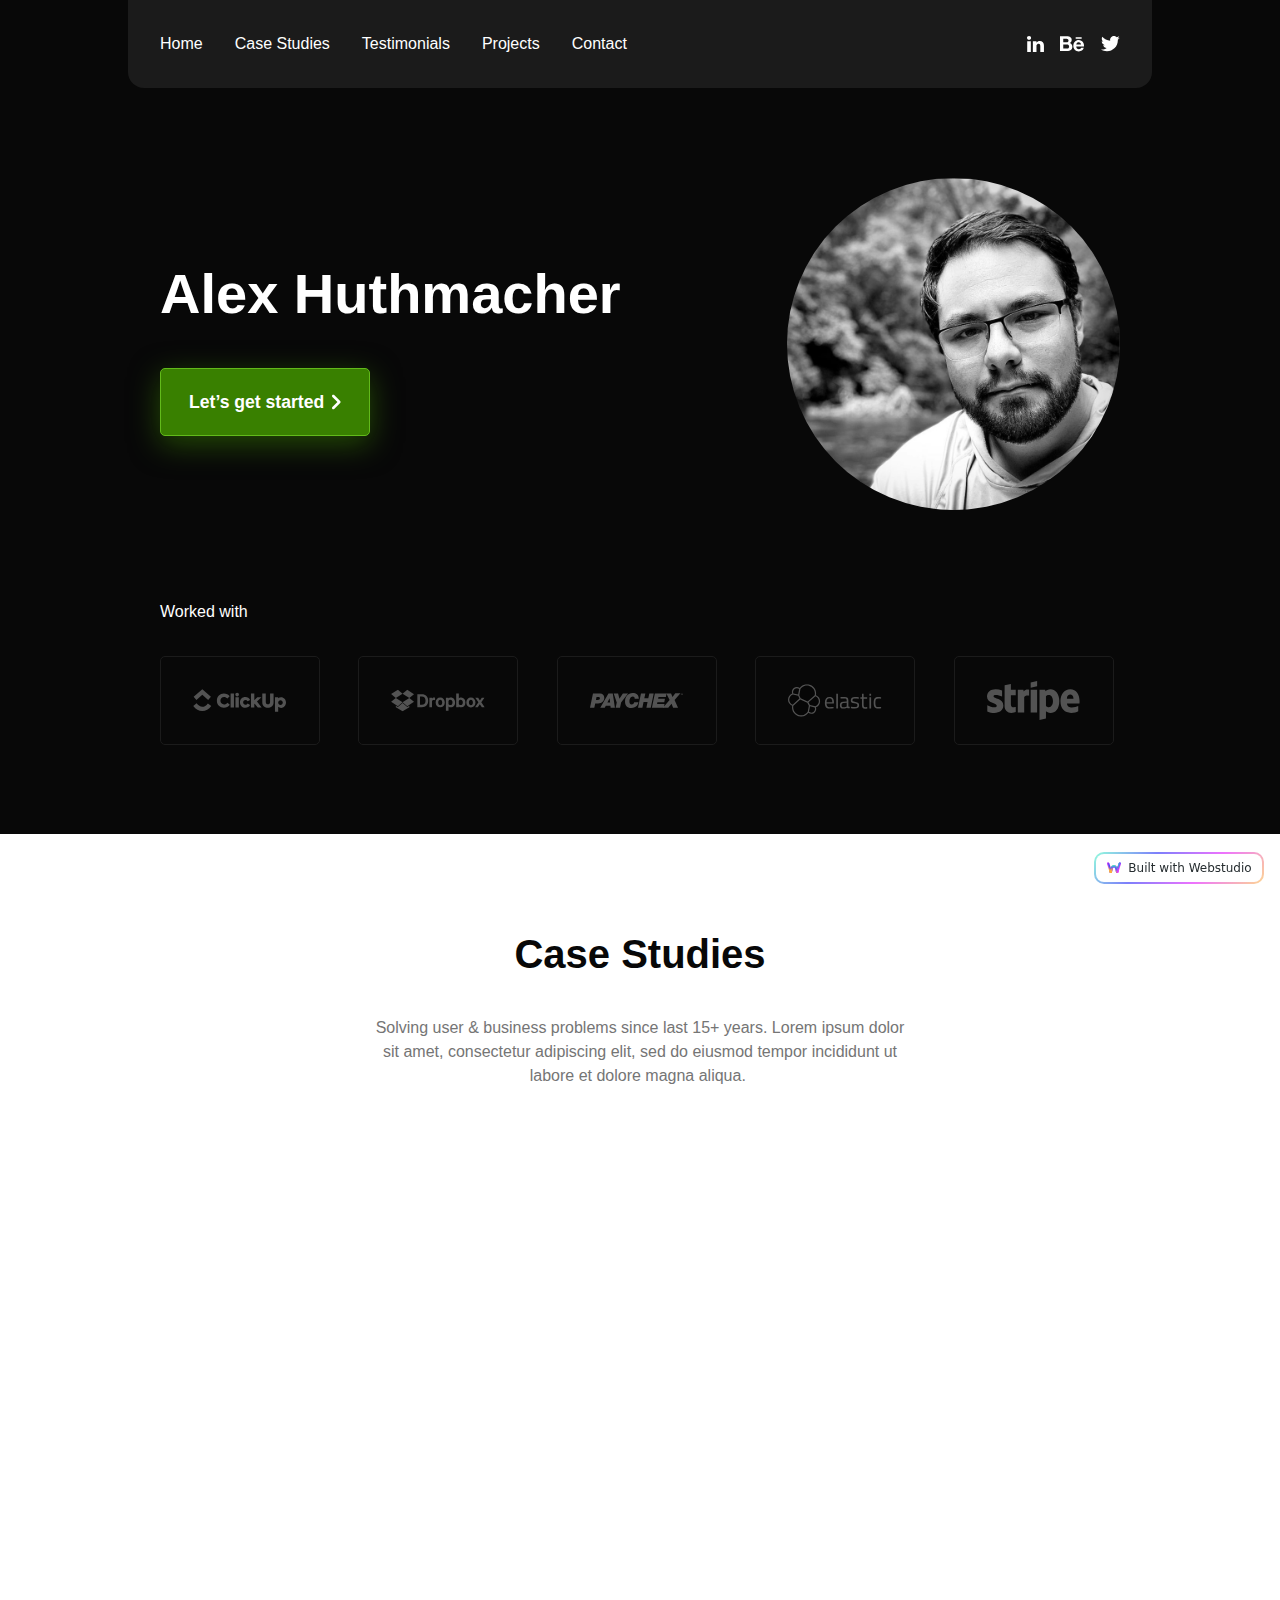
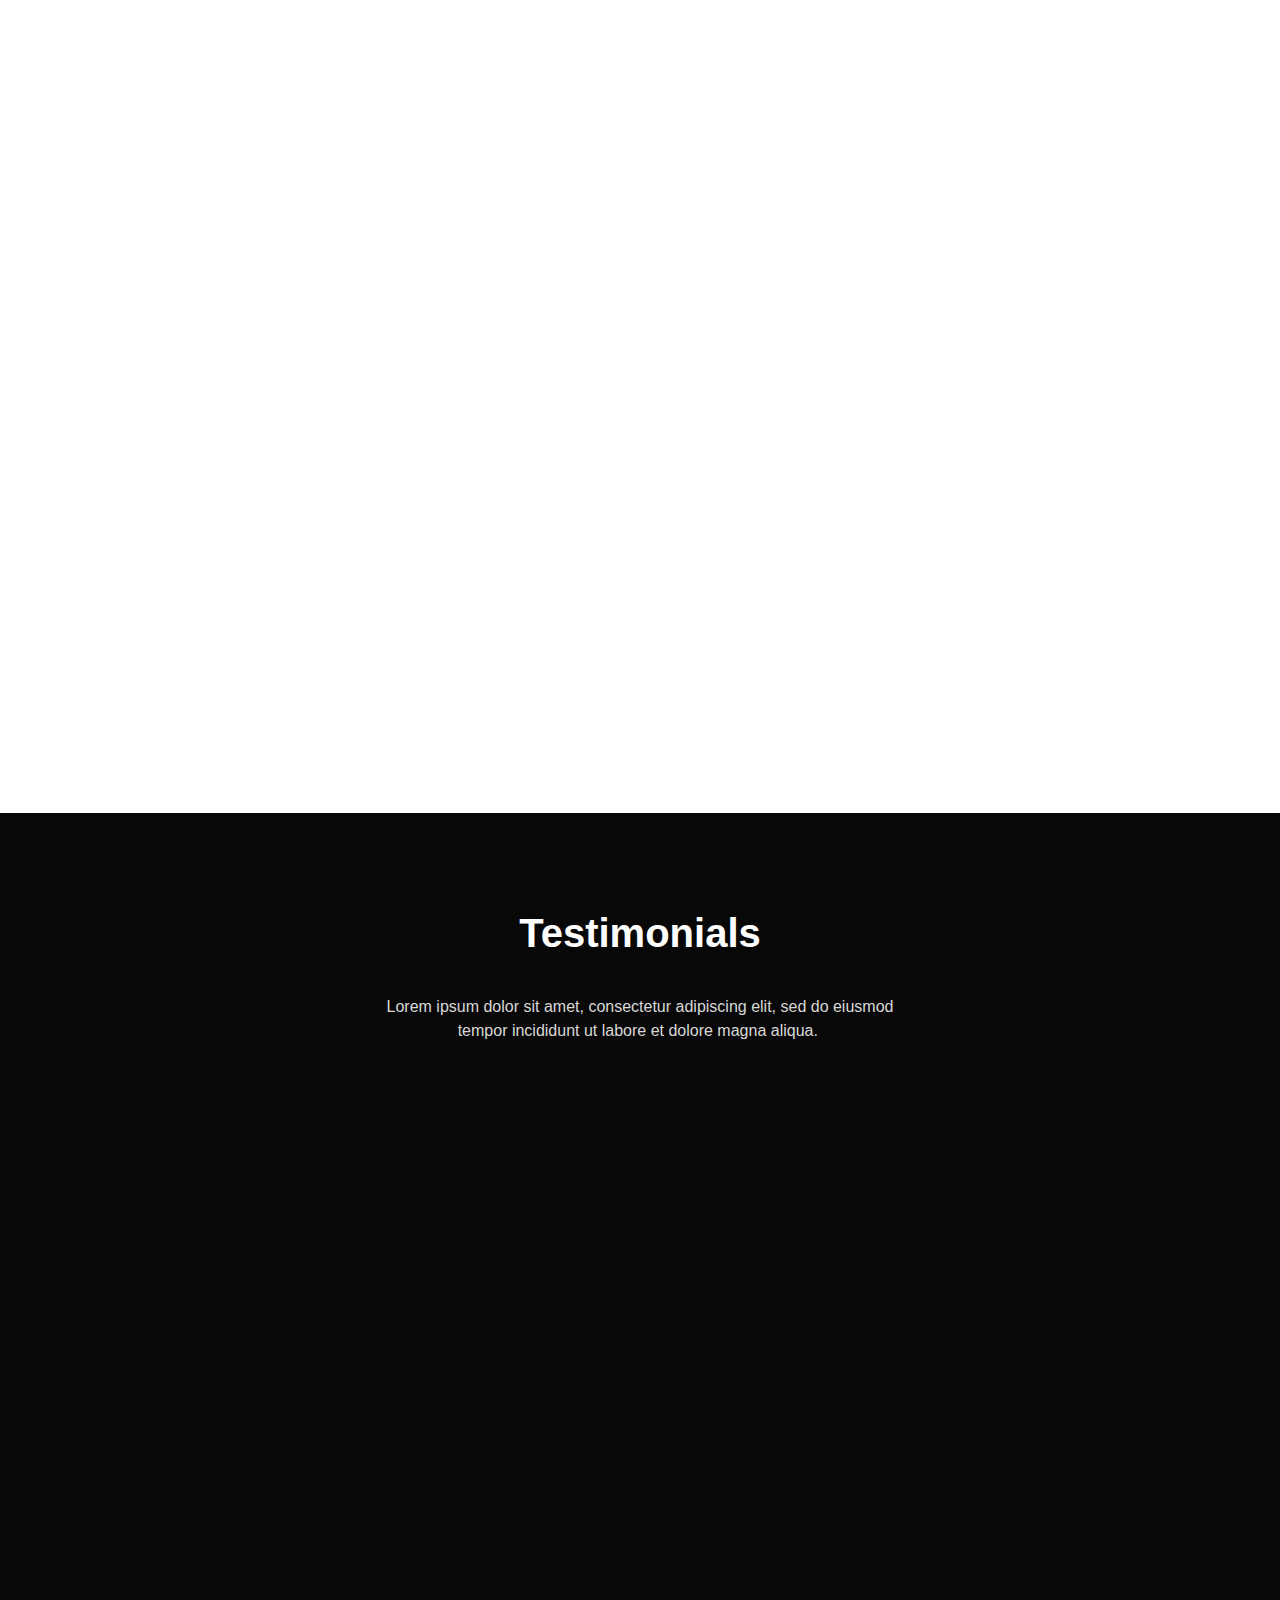
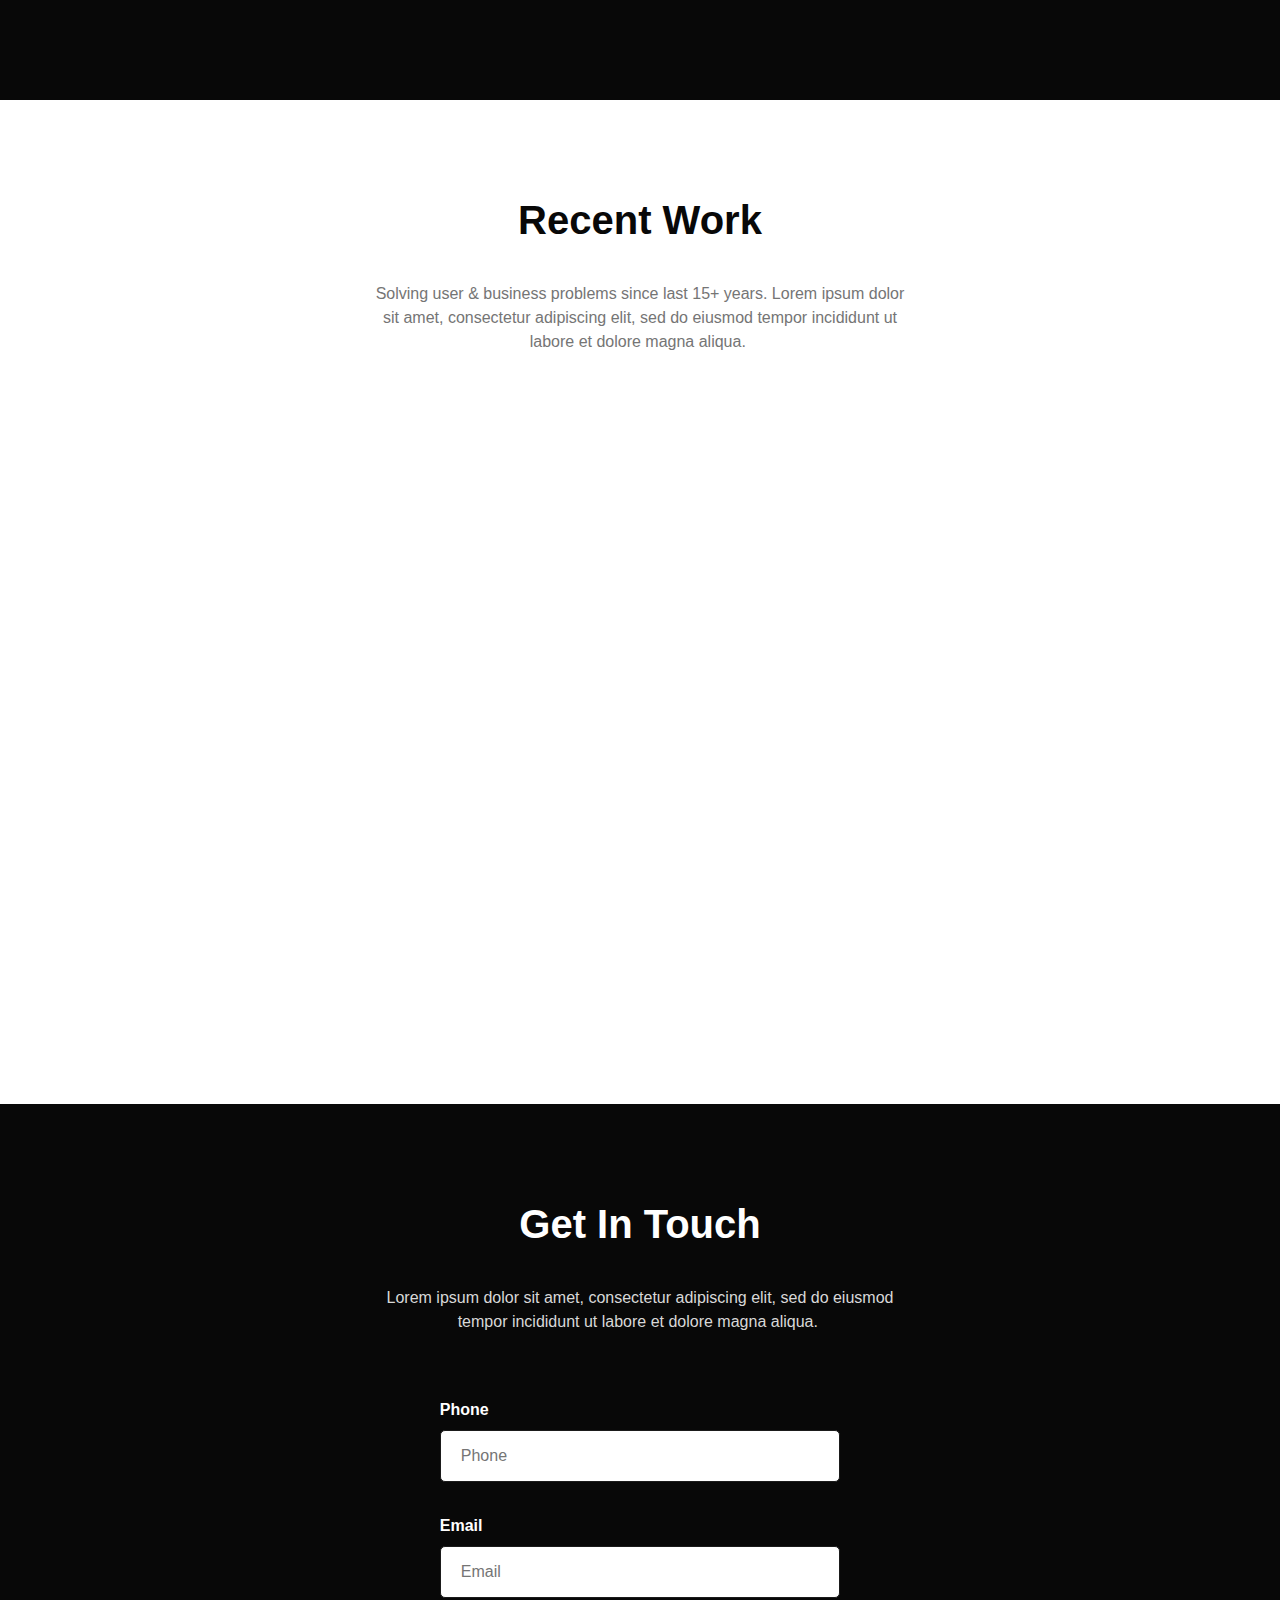
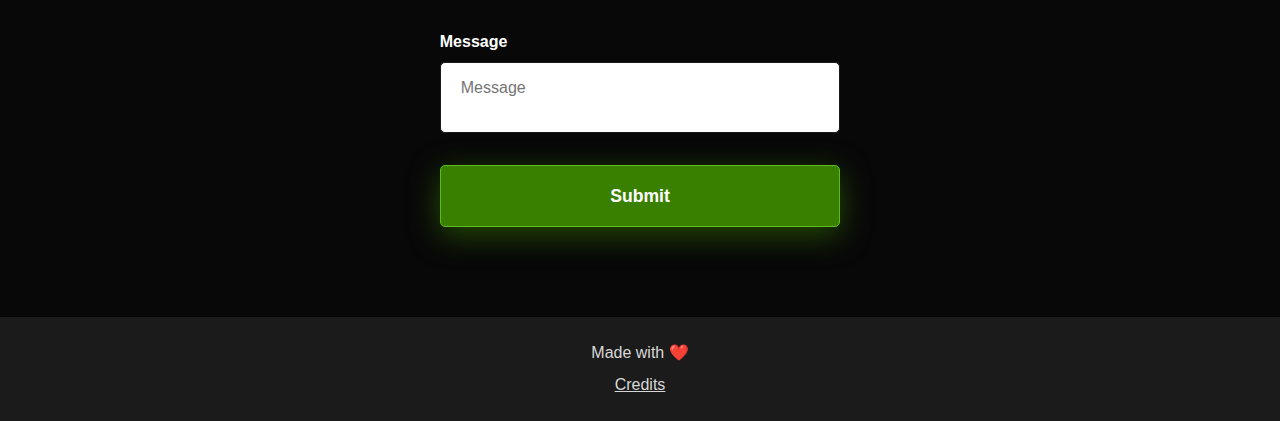
==== commit ea2a2cf9: "Add files via upload" ====
--- a/index.html
+++ b/index.html
@@ -248,20 +248,6 @@
                   </div>
                 </div>
               </div>
-              <p class="w-paragraph c1rco612">
-                Meet Alex—a high-energy entrepreneur, network architect, and
-                fitness-driven powerhouse. By day, he dominates the tech world
-                with North Cal Networks, and by night, he’s a movie-loving,
-                organic-fueled force of nature. Always leveling up, whether in
-                business, health, or life. 🚀
-              </p>
-              <p class="w-paragraph">
-                Meet Alex—a high-energy entrepreneur, network architect, and
-                fitness-driven powerhouse. By day, he dominates the tech world,
-                and by night, he’s a movie-loving, organic-fueled force of
-                nature. Always leveling up, whether in business, health, or
-                life. 🚀
-              </p>
               <a
                 class="w-link c1b44psv cl8m66n cihfpxt cb4vmi8 c1j33arz c1r2vfc1 ccfzz03 cub2gss cgcvr98 c1xjllne c135vpv5 ckm1y83 csru8nn c1md20bl c1e892th c1qyy4dh ct02u4h c1nouzdk c1hz2opz c1c9nyn co9inq6 c18nx7en c13zjl4p c1cb3y4c c1h3d6dm c10psuuk cl60rel c1ib9cr2 cb06ied"
                 href="#"
@@ -1447,18 +1433,18 @@
       }
     </script>
     <script
-      src="/assets/entries/entry-server-routing.QGDRrBBz.js"
+      src="/assets/entries/entry-server-routing.C3iLotUI.js"
       type="module"
       async
     ></script>
     <link
       rel="modulepreload"
-      href="/assets/entries/pages_index.ADY9bXMB.js"
+      href="/assets/entries/pages_index.BnG7CIGx.js"
       as="script"
       type="text/javascript"
     /><link
       rel="modulepreload"
-      href="/assets/chunks/chunk-Dzpoufj2.js"
+      href="/assets/chunks/chunk-pIGOy-7c.js"
       as="script"
       type="text/javascript"
     />
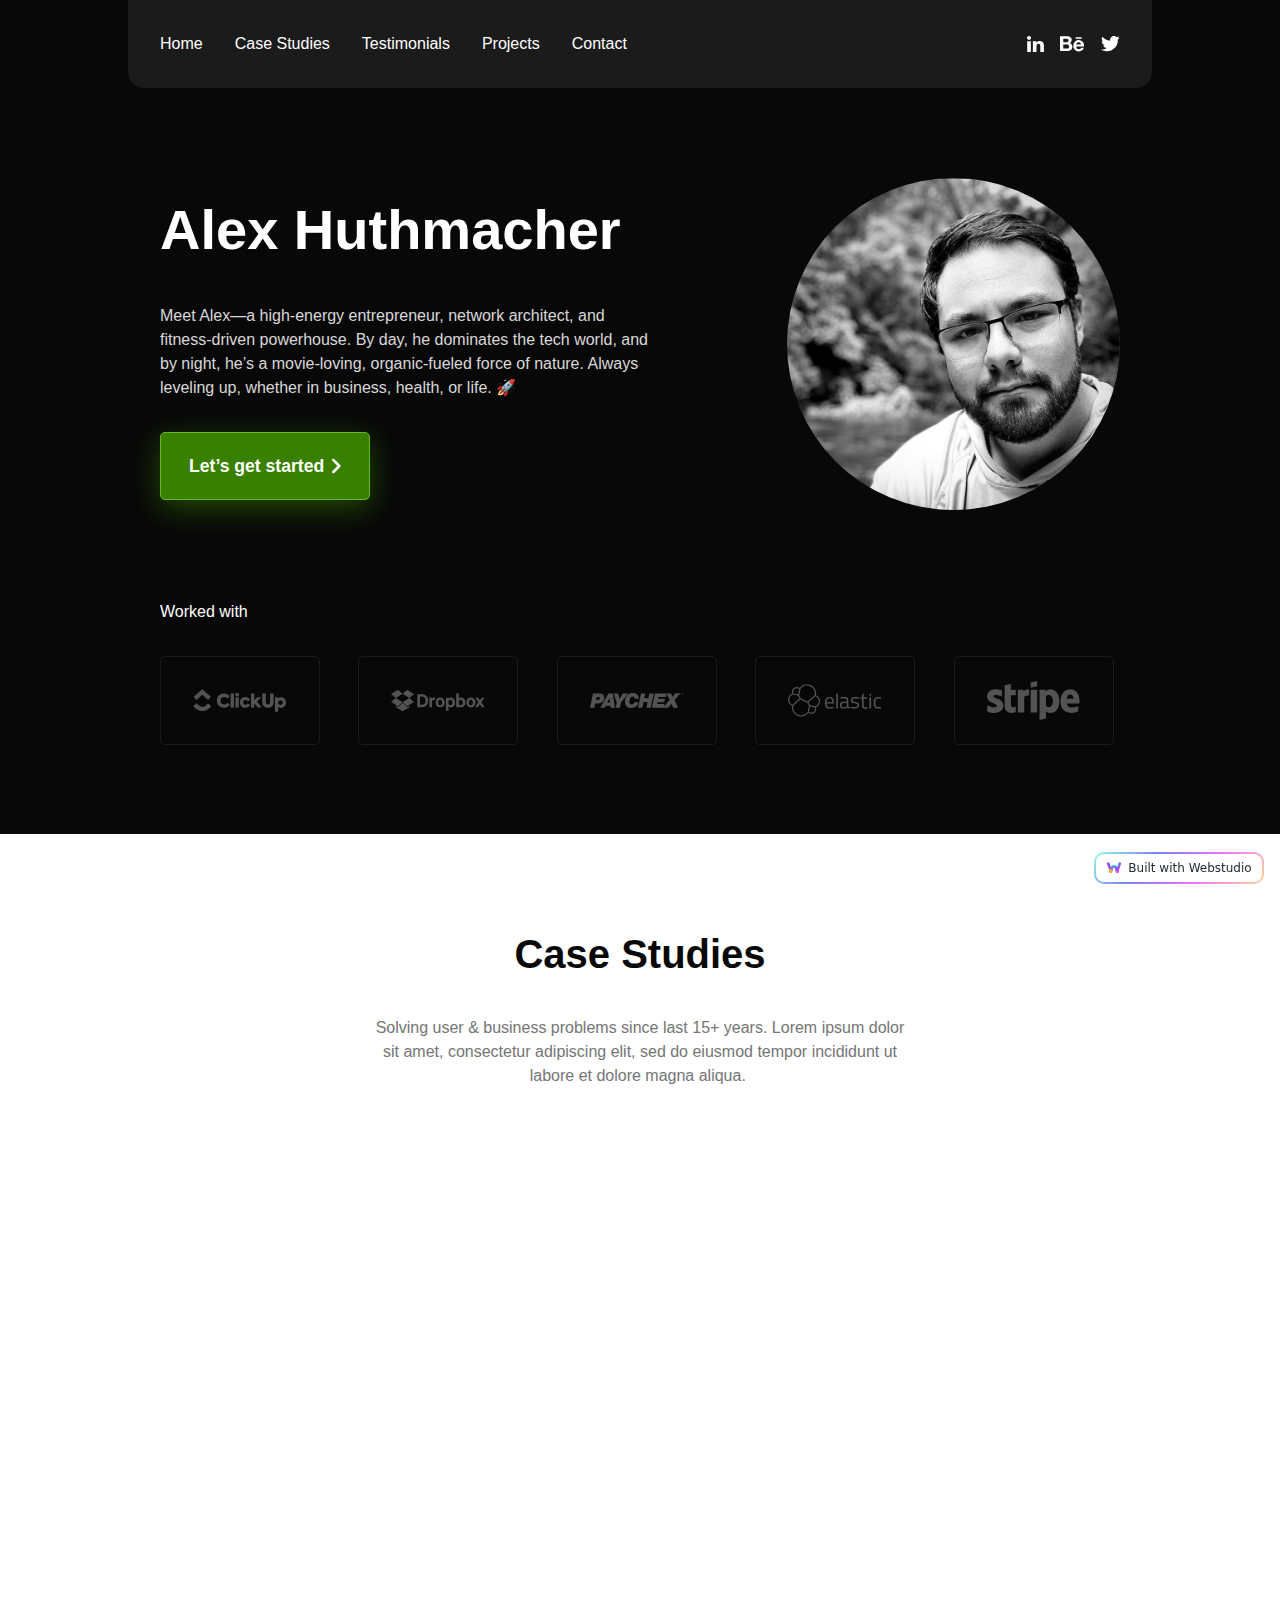
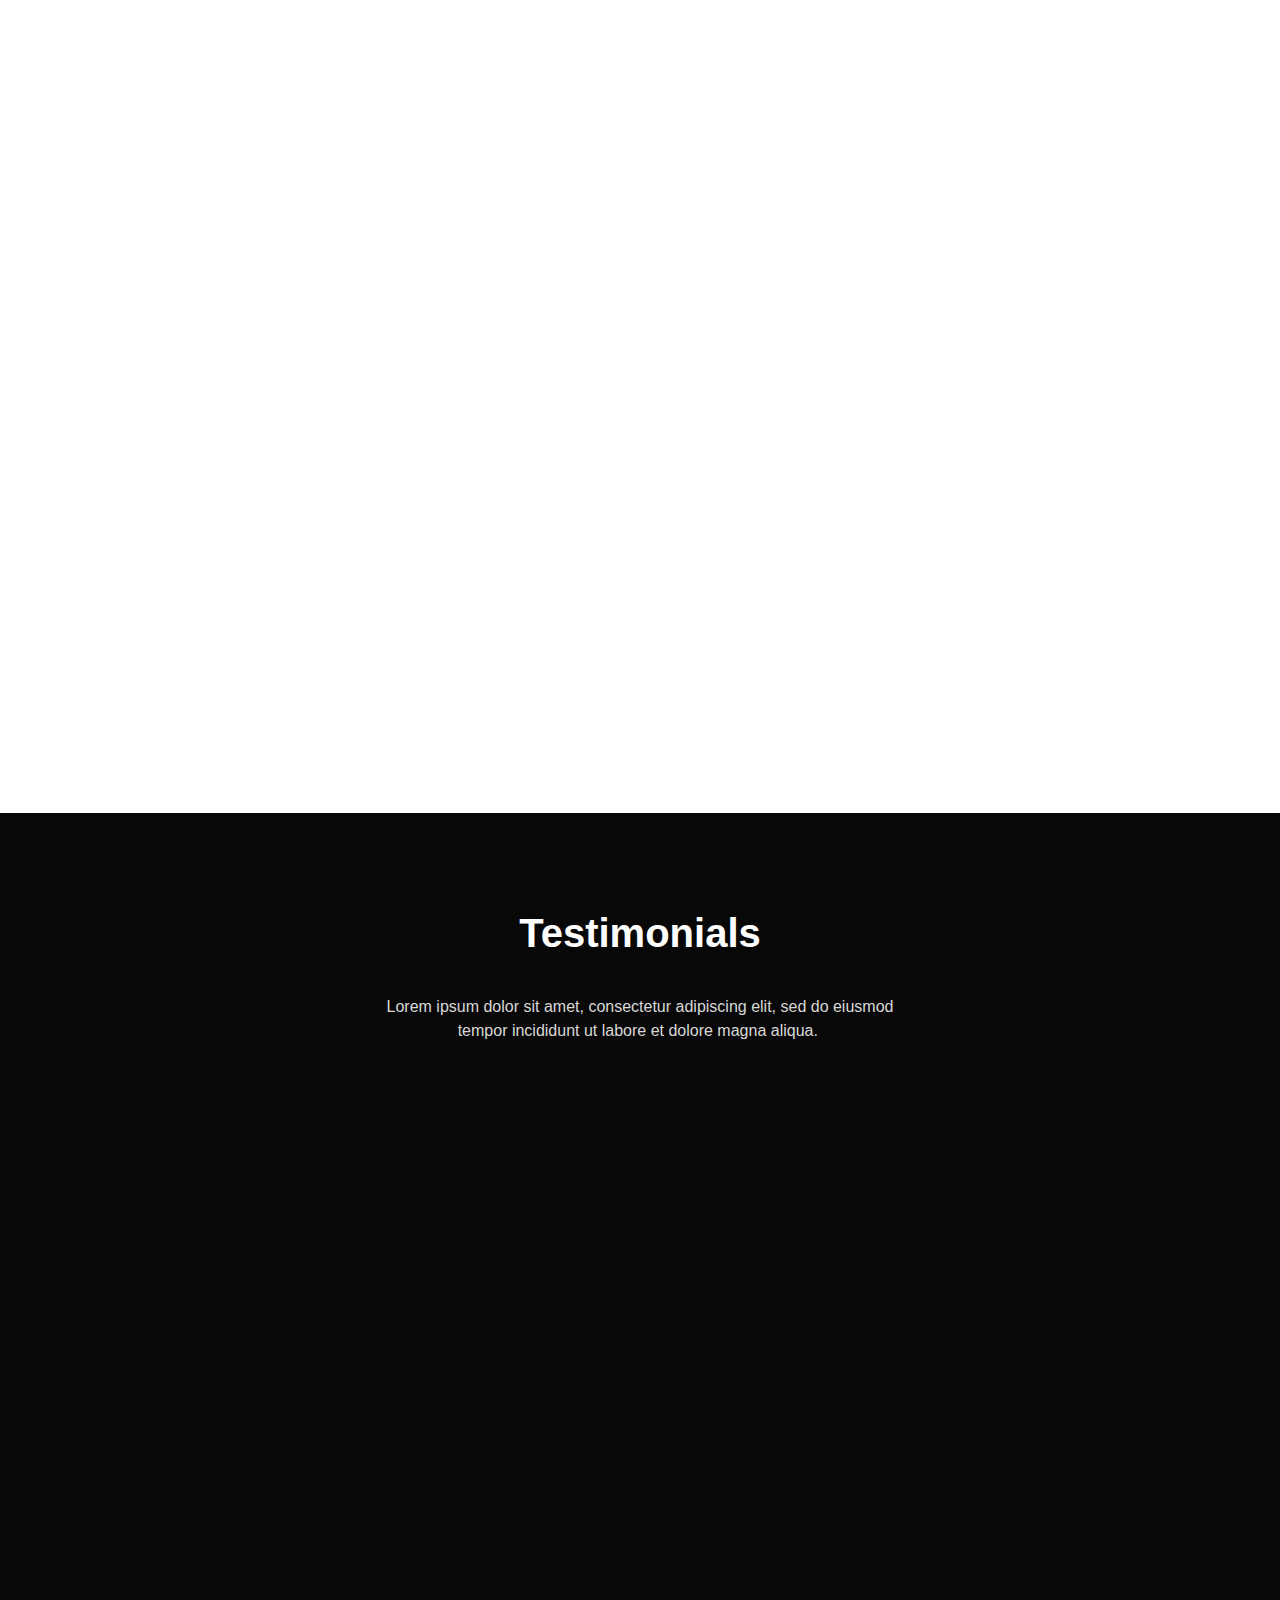
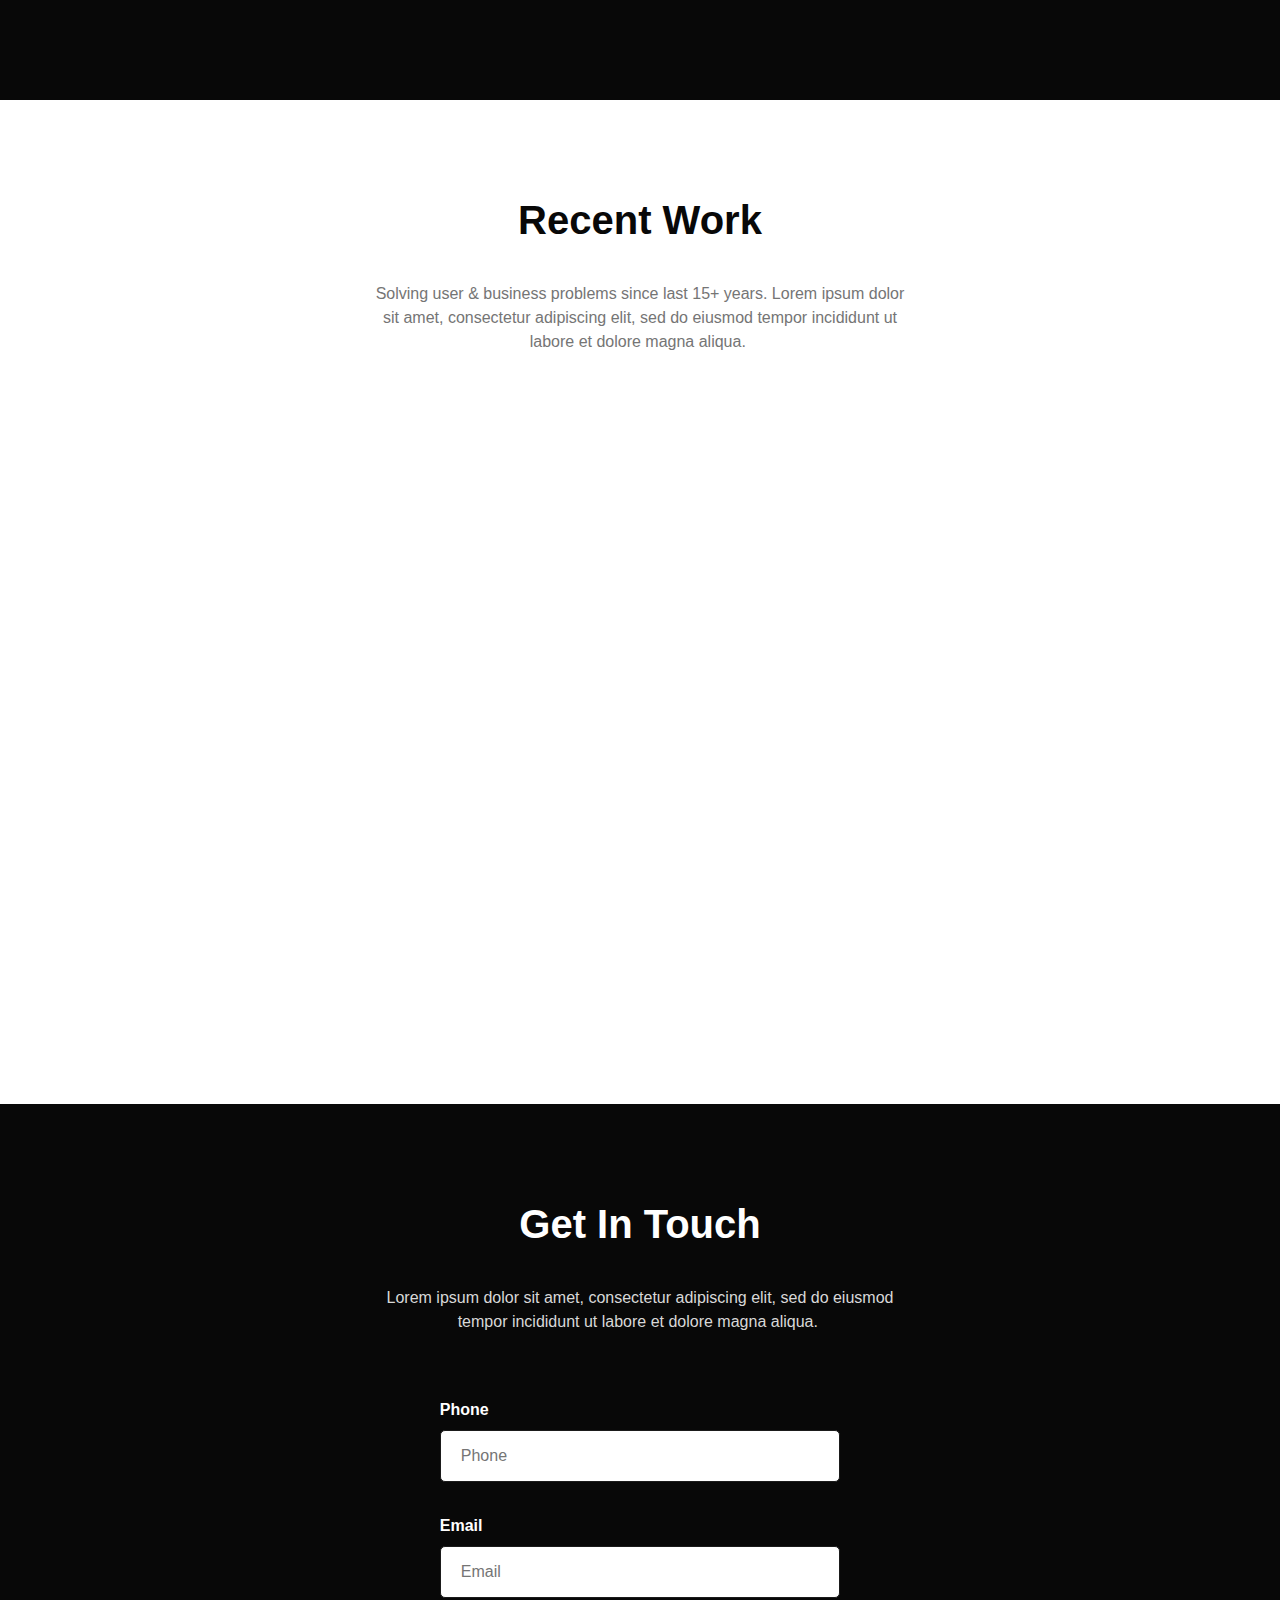
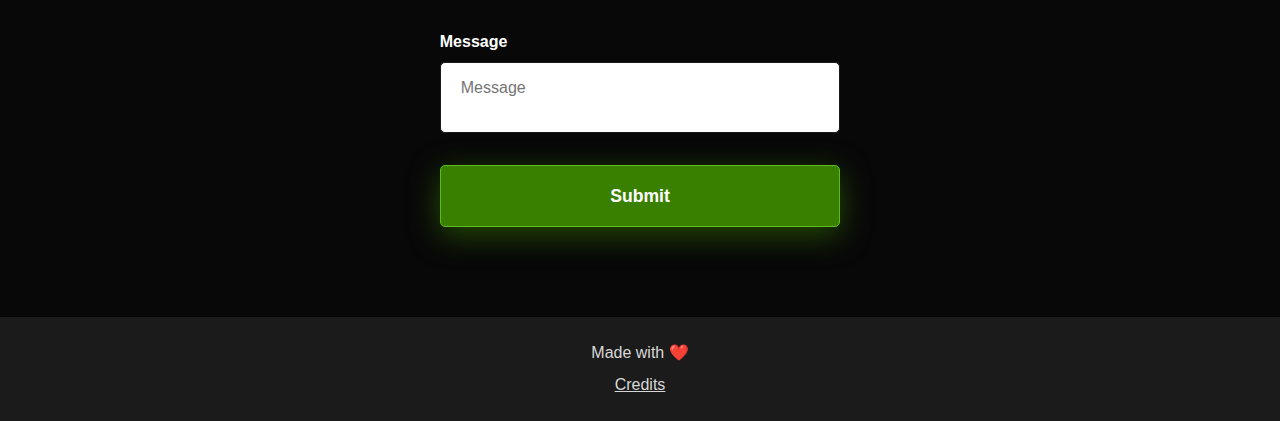
==== commit c265ad84: "Add files via upload" ====
--- a/index.html
+++ b/index.html
@@ -248,6 +248,13 @@
                   </div>
                 </div>
               </div>
+              <p class="w-paragraph c1rco612">
+                Meet Alex—a high-energy entrepreneur, network architect, and
+                fitness-driven powerhouse. By day, he dominates the tech world,
+                and by night, he’s a movie-loving, organic-fueled force of
+                nature. Always leveling up, whether in business, health, or
+                life. 🚀
+              </p>
               <a
                 class="w-link c1b44psv cl8m66n cihfpxt cb4vmi8 c1j33arz c1r2vfc1 ccfzz03 cub2gss cgcvr98 c1xjllne c135vpv5 ckm1y83 csru8nn c1md20bl c1e892th c1qyy4dh ct02u4h c1nouzdk c1hz2opz c1c9nyn co9inq6 c18nx7en c13zjl4p c1cb3y4c c1h3d6dm c10psuuk cl60rel c1ib9cr2 cb06ied"
                 href="#"
@@ -1433,18 +1440,18 @@
       }
     </script>
     <script
-      src="/assets/entries/entry-server-routing.C3iLotUI.js"
+      src="/assets/entries/entry-server-routing.CjG_lvJ4.js"
       type="module"
       async
     ></script>
     <link
       rel="modulepreload"
-      href="/assets/entries/pages_index.BnG7CIGx.js"
+      href="/assets/entries/pages_index.Cg_37Z_8.js"
       as="script"
       type="text/javascript"
     /><link
       rel="modulepreload"
-      href="/assets/chunks/chunk-pIGOy-7c.js"
+      href="/assets/chunks/chunk-zFC2DfUf.js"
       as="script"
       type="text/javascript"
     />
